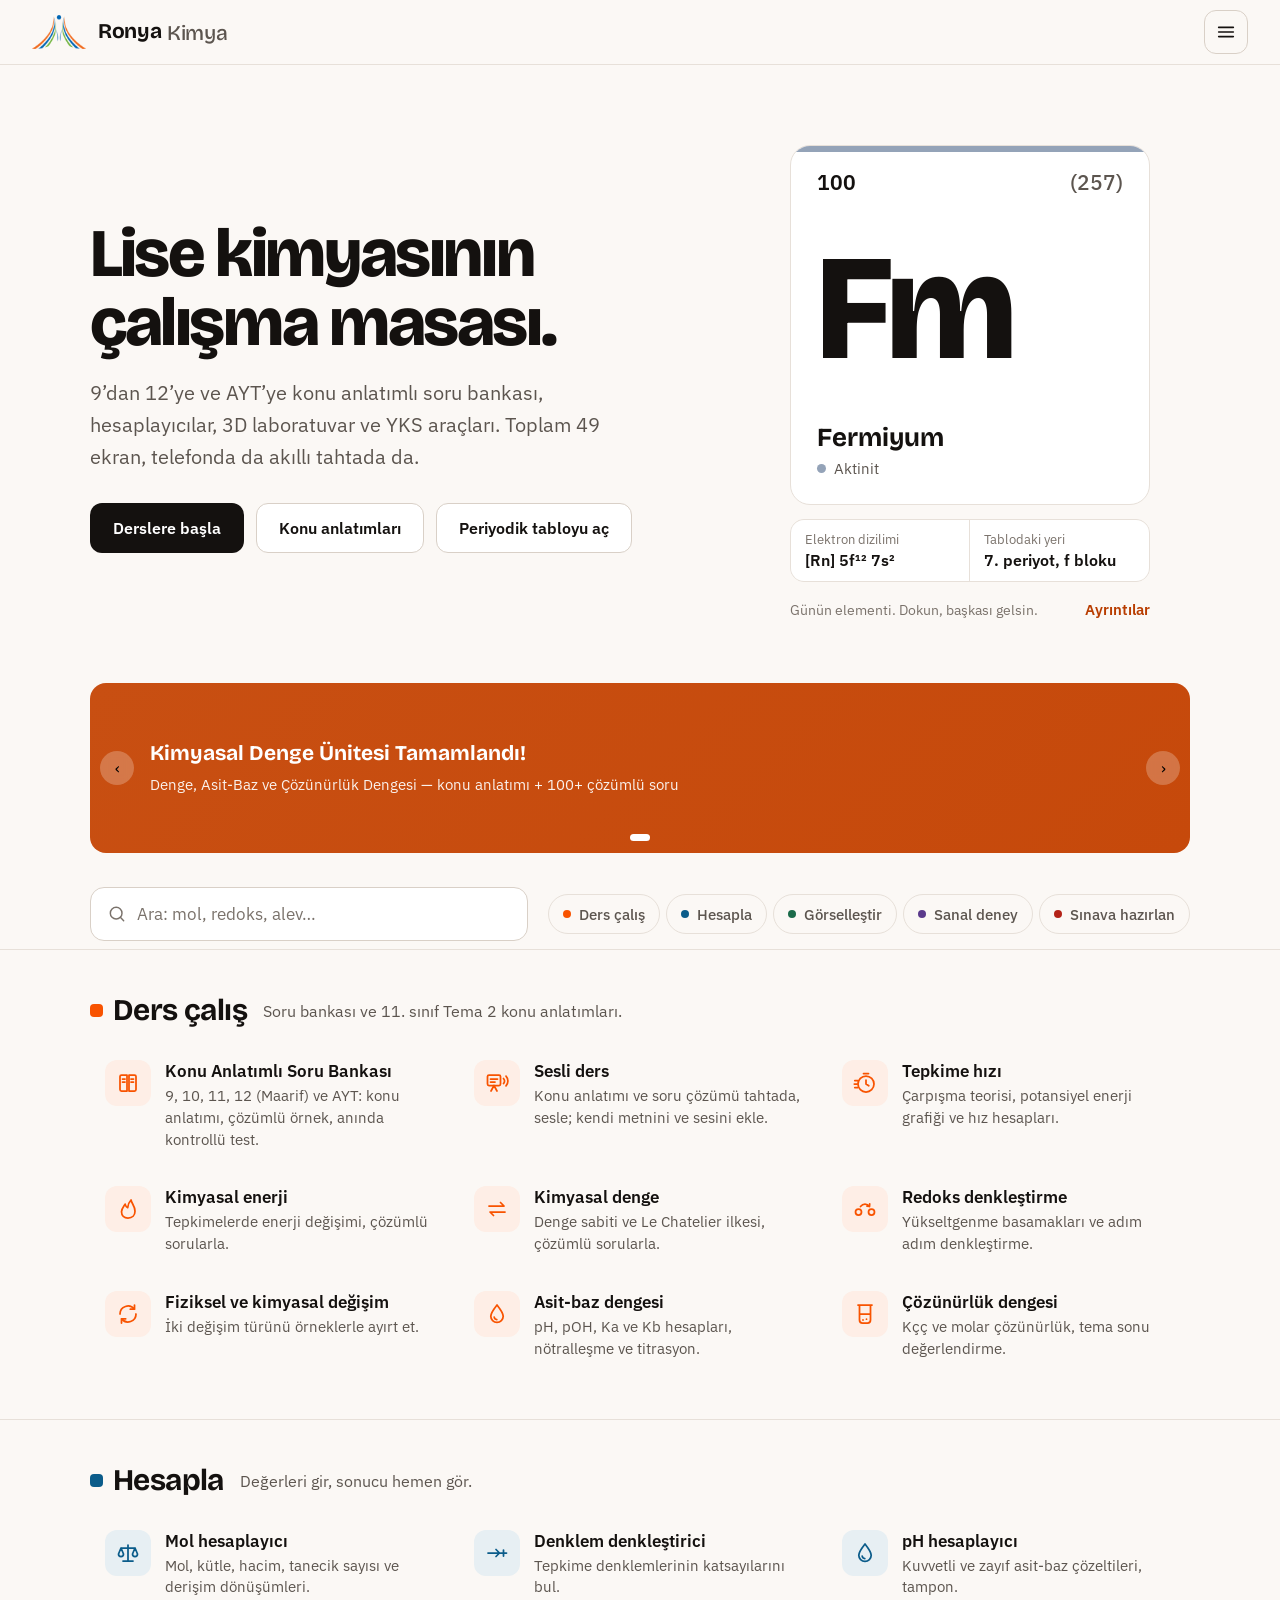
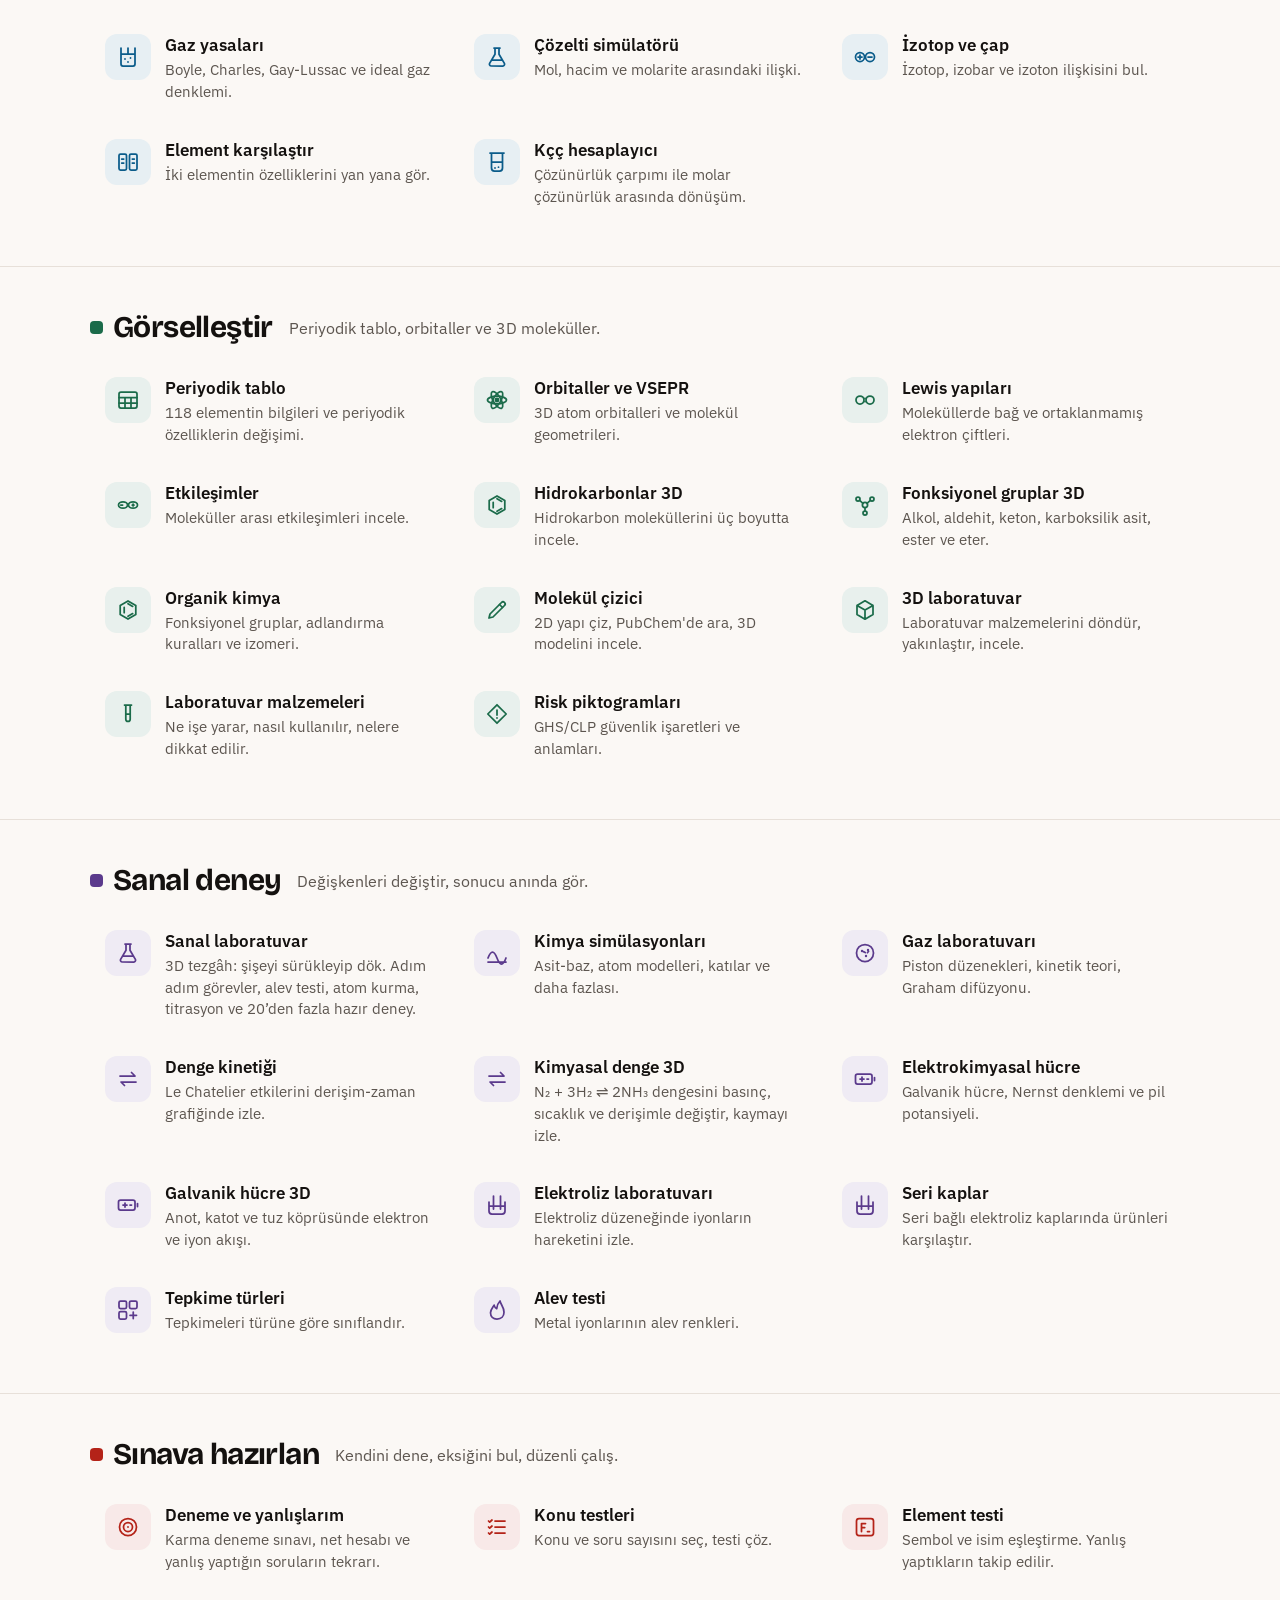
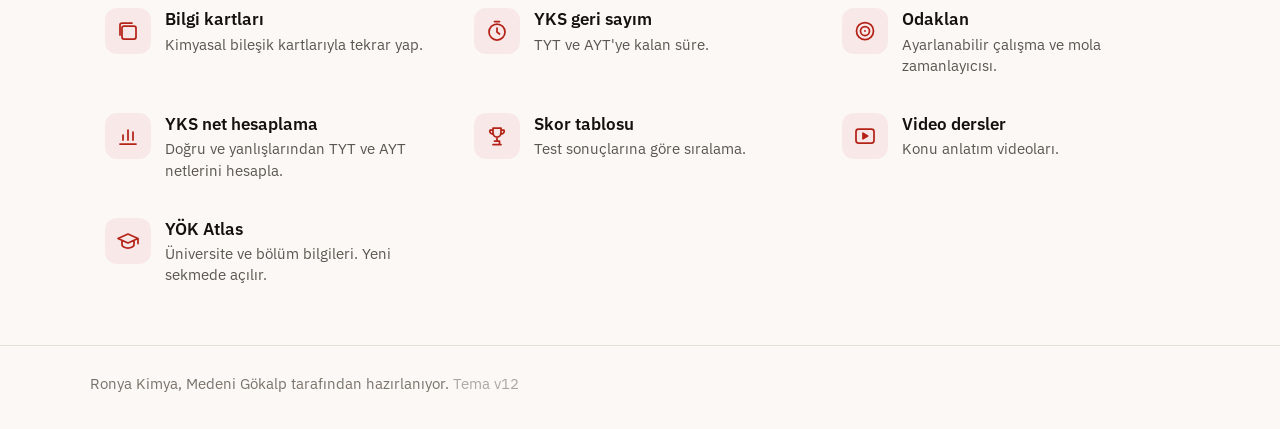
==== index.html @ 27abc3bb "Sanal laboratuvar: 3D tezgâh, sürükle-dök ve 10 görev - three.js ile gerçekçi 3D tezgâh, sürükleyip " ====
<!DOCTYPE html>
<html lang="tr">
<head>
  <!-- Favicon -->
<link rel="icon" type="image/x-icon" href="favicon.ico">

<!-- Android/Chrome PWA -->
<link rel="manifest" href="manifest.json">

<!-- iPhone/iPad -->
<link rel="apple-touch-icon" sizes="180x180" href="apple-touch-icon.png">

<!-- Tema rengi -->
<meta name="theme-color" content="#FBF8F5">
<meta name="apple-mobile-web-app-capable" content="yes">
<meta name="apple-mobile-web-app-status-bar-style" content="black-translucent">
<meta charset="UTF-8">
<meta name="viewport" content="width=device-width, initial-scale=1.0, viewport-fit=cover">
<title>Ronya Kimya</title>
<style>
@import url('https://fonts.googleapis.com/css2?family=Inter:wght@300;400;500;600;700;800&family=Space+Grotesk:wght@400;500;600;700;800&family=Great+Vibes&display=swap');
:root{
  --bg:#08090f;--sf:#0f1117;--sf2:#161922;--sf3:#1c2030;
  --br:#1e2535;--br2:#252d40;
  --ac:#6366f1;--ac2:#818cf8;--ac3:#a5b4fc;
  --gr:#22c55e;--rd:#ef4444;--yw:#f59e0b;--cy:#06b6d4;
  --tx:#f1f5f9;--tx2:#94a3b8;--tx3:#475569;
  --r:14px;--rsm:8px;--rlg:20px;--rxl:28px;
}
*{box-sizing:border-box;margin:0;padding:0;}
html,body{background:#08090f!important;color:var(--tx);font-family:'Inter',sans-serif;min-height:100vh;overflow-x:hidden;}
.app{position:relative;z-index:1;}

.logo{font-family:'Space Grotesk',sans-serif;font-size:32px;font-weight:800;background:linear-gradient(135deg,#a5b4fc,#6366f1);-webkit-background-clip:text;-webkit-text-fill-color:transparent;cursor:pointer;}
.logo-sub{font-size:15px;-webkit-text-fill-color:var(--tx3);font-weight:400;font-family:'Inter',sans-serif;margin-left:6px;vertical-align:middle;}
.hmb{background:none;border:1px solid var(--br);border-radius:var(--rsm);padding:6px 12px;color:var(--tx2);cursor:pointer;font-size:28px;display:inline-flex;align-items:center;justify-content:center;flex-shrink:0;}
#mn{display:none;position:fixed;top:0;left:0;right:0;bottom:0;background:#0f1117;flex-direction:column;gap:6px;padding:60px 16px 80px;z-index:9999;overflow-y:auto;-webkit-overflow-scrolling:touch;}
#mn button{padding:10px 16px;background:var(--sf2);border:1px solid var(--br);border-radius:var(--r);color:var(--tx);font-size:13px;font-weight:600;text-align:left;cursor:pointer;width:100%;}
#mn-scroll-hint{text-align:center;font-size:12px;color:var(--tx3);padding:8px;animation:pulse 2s infinite;}
@keyframes pulse{0%,100%{opacity:0.4}50%{opacity:1}}
.pw{max-width:960px;margin:0 auto;padding:40px 16px;}
.pw.narrow{max-width:660px;}

.ptitle{font-family:'Space Grotesk',sans-serif;font-size:24px;font-weight:800;margin-bottom:6px;}
.psub{color:var(--tx2);font-size:14px;margin-bottom:24px;line-height:1.6;}
.card{background:var(--sf);border:1px solid var(--br);border-radius:var(--rlg);padding:20px;}
.slbl{font-size:11px;font-weight:700;color:var(--tx3);text-transform:uppercase;letter-spacing:.8px;margin-bottom:8px;}
.inp{width:100%;background:var(--sf2);border:1px solid var(--br);border-radius:var(--r);padding:11px 15px;color:var(--tx);font-size:14px;font-family:'Inter',sans-serif;outline:none;}
.inp:focus{border-color:var(--ac);}
.sel{width:100%;background:var(--sf2);border:1px solid var(--br);border-radius:var(--r);padding:11px 15px;color:var(--tx);font-size:14px;font-family:'Inter',sans-serif;outline:none;cursor:pointer;-webkit-appearance:none;}
.btn{display:inline-flex;align-items:center;justify-content:center;padding:11px 22px;border-radius:var(--r);font-size:14px;font-weight:600;font-family:'Inter',sans-serif;cursor:pointer;border:none;}
.bp{background:var(--ac);color:#fff;}
.bs{background:var(--sf2);color:var(--tx);border:1px solid var(--br);}
.bfull{width:100%;}
.ob{background:var(--sf2);border:1px solid var(--br);border-radius:var(--rsm);color:var(--tx2);font-size:13px;font-weight:500;padding:7px 14px;cursor:pointer;font-family:'Inter',sans-serif;}
.ob.sel2{background:rgba(99,102,241,.15);border-color:var(--ac);color:var(--ac2);}
.badge{display:inline-flex;align-items:center;gap:5px;background:rgba(99,102,241,.12);border:1px solid rgba(99,102,241,.25);border-radius:100px;padding:5px 12px;font-size:11px;color:var(--ac2);font-weight:600;}
.hero{text-align:center;padding:60px 16px 40px;max-width:700px;margin:0 auto;}
.hero h1{font-family:'Space Grotesk',sans-serif;font-size:clamp(32px,7vw,60px);font-weight:800;line-height:1.05;letter-spacing:-2px;margin-bottom:16px;}
.hero h1 em{font-style:normal;background:linear-gradient(135deg,#a5b4fc,#6366f1);-webkit-background-clip:text;-webkit-text-fill-color:transparent;}
.hero p{font-size:15px;color:var(--tx2);margin:0 auto 28px;line-height:1.7;}
  .hbtns{display:flex;gap:10px;justify-content:center;flex-wrap:wrap;margin-bottom:40px;}
.tgrid{display:grid;grid-template-columns:repeat(auto-fill,minmax(160px,1fr));gap:10px;margin-bottom:40px;}
.tc{background:var(--sf);border:1px solid var(--br);border-radius:var(--rlg);padding:18px;cursor:pointer;}
.tc .ti{font-size:24px;margin-bottom:8px;}
.tc .tt{font-family:'Space Grotesk',sans-serif;font-size:13px;font-weight:700;margin-bottom:4px;}
.tc .td{font-size:11px;color:var(--tx2);line-height:1.5;}
.sbar{display:flex;gap:20px;justify-content:center;flex-wrap:wrap;padding:24px;background:var(--sf);border:1px solid var(--br);border-radius:var(--rxl);margin-bottom:40px;}
.si .sv{font-family:'Space Grotesk',sans-serif;font-size:28px;font-weight:800;color:var(--ac2);}
.si .sl{font-size:11px;color:var(--tx3);text-align:center;}
.g2{display:grid;grid-template-columns:1fr 1fr;gap:12px;}
.g3{display:grid;grid-template-columns:1fr 1fr 1fr;gap:10px;}
@media(max-width:500px){.g2,.g3{grid-template-columns:1fr;}}
.tabs{display:flex;gap:4px;background:var(--sf2);border-radius:var(--r);padding:4px;margin-bottom:16px;}
.tab{flex:1;padding:8px;border:none;border-radius:var(--rsm);background:none;color:var(--tx2);font-size:13px;font-weight:500;font-family:'Inter',sans-serif;cursor:pointer;}
.tab.on{background:var(--ac);color:#fff;}
.tp{display:none;}
.tp.on{display:block;}
.ltabs{display:flex;gap:3px;background:var(--sf2);border-radius:var(--r);padding:4px;margin-bottom:16px;overflow-x:auto;}
.ltab{flex-shrink:0;padding:7px 12px;border:none;border-radius:var(--rsm);background:none;color:var(--tx2);font-size:12px;font-weight:500;font-family:'Inter',sans-serif;cursor:pointer;}
.ltab.on{background:var(--ac);color:#fff;}
.rb{background:var(--sf2);border:1px solid var(--br2);border-radius:var(--r);padding:16px;margin-top:16px;}
.rb .rl{font-size:11px;color:var(--tx3);font-weight:700;text-transform:uppercase;letter-spacing:.8px;margin-bottom:6px;}
.rb .rv{font-family:'Space Grotesk',sans-serif;font-size:24px;font-weight:800;color:var(--ac2);}
.fbox{background:rgba(99,102,241,.08);border:1px solid rgba(99,102,241,.2);border-radius:var(--r);padding:12px;text-align:center;font-family:'Space Grotesk',sans-serif;font-size:18px;font-weight:700;color:var(--ac2);margin-bottom:16px;}
.phscale{height:24px;background:linear-gradient(90deg,#ef4444,#f97316,#eab308,#22c55e,#22c55e,#3b82f6,#8b5cf6);border-radius:100px;position:relative;margin:12px 0;}
.phm{position:absolute;top:-4px;transform:translateX(-50%);width:3px;height:32px;background:var(--tx);border-radius:2px;}
.phlbls{display:flex;justify-content:space-between;font-size:9px;color:var(--tx3);margin-bottom:14px;}
.phval{font-family:'Space Grotesk',sans-serif;font-size:40px;font-weight:800;text-align:center;margin:6px 0;}
.cdgrid{display:grid;grid-template-columns:repeat(4,1fr);gap:8px;margin:20px 0;}
@media(max-width:400px){.cdgrid{grid-template-columns:repeat(2,1fr);}}
.cdb{background:var(--sf);border:1px solid var(--br);border-radius:var(--rlg);padding:20px 10px;text-align:center;}
.cdv{font-family:'Space Grotesk',sans-serif;font-size:40px;font-weight:800;color:var(--ac2);line-height:1;}
.cdl{font-size:10px;color:var(--tx3);font-weight:600;text-transform:uppercase;margin-top:4px;}
.pomd{text-align:center;padding:24px 16px;}
.pomtm{font-family:'Space Grotesk',sans-serif;font-size:64px;font-weight:800;letter-spacing:-3px;margin:20px 0;}
.pombtns{display:flex;gap:8px;justify-content:center;}
.pomset{display:grid;grid-template-columns:1fr 1fr;gap:10px;margin-top:16px;}
.pomset label{display:block;font-size:11px;color:var(--tx3);font-weight:600;margin-bottom:4px;}
.pbar{height:4px;background:var(--sf2);border-radius:100px;margin-bottom:24px;overflow:hidden;}
.pfill{height:100%;background:linear-gradient(90deg,var(--ac),var(--ac2));border-radius:100px;}
.qcard{background:var(--sf);border:1px solid var(--br);border-radius:20px;padding:32px 24px;text-align:center;margin-bottom:16px;}
.qlbl{font-size:11px;font-weight:600;color:var(--tx3);text-transform:uppercase;letter-spacing:1px;margin-bottom:14px;}
.sbig{font-family:'Space Grotesk',sans-serif;font-size:56px;font-weight:800;line-height:1;margin:16px 0;}
.ecat{font-size:13px;color:var(--tx2);margin-top:6px;}
.qhdr{display:flex;align-items:center;justify-content:space-between;margin-bottom:6px;}
.qi{font-size:13px;color:var(--tx3);}
.lsc{display:flex;gap:10px;font-size:13px;font-weight:700;}
.sc-cor{color:var(--gr);}
.sc-wro{color:var(--rd);}
.ogrid{display:grid;grid-template-columns:1fr 1fr;gap:6px;margin-bottom:12px;}
@media(max-width:400px){.ogrid{grid-template-columns:1fr;}}
.ob2{background:var(--sf);border:1px solid var(--br);border-radius:var(--r);padding:12px 14px;color:var(--tx);font-size:14px;font-weight:500;font-family:'Inter',sans-serif;cursor:pointer;text-align:left;width:100%;}
.ob2.cor{border-color:var(--gr) !important;background:rgba(34,197,94,.1) !important;color:var(--gr) !important;}
.ob2.wro{border-color:var(--rd) !important;background:rgba(239,68,68,.1) !important;color:var(--rd) !important;}
.fb{height:44px;border-radius:var(--r);display:flex;align-items:center;justify-content:center;font-weight:600;font-size:14px;margin-bottom:10px;opacity:0;}
.fb.show{opacity:1;}
.fb.cor{background:rgba(34,197,94,.1);color:var(--gr);border:1px solid rgba(34,197,94,.2);}
.fb.wro{background:rgba(239,68,68,.1);color:var(--rd);border:1px solid rgba(239,68,68,.2);}
.nxt{width:100%;padding:12px;background:var(--sf2);border:1px solid var(--br);border-radius:var(--r);color:var(--tx);font-size:14px;font-weight:600;font-family:'Inter',sans-serif;cursor:pointer;display:none;}
.nxt.show{display:block;}
.rhero{text-align:center;margin-bottom:24px;}
.rpct{font-family:'Space Grotesk',sans-serif;font-size:64px;font-weight:800;letter-spacing:-2px;line-height:1;margin:12px 0 2px;}
.rpct.gr{color:var(--gr);}
.rpct.ok{color:var(--yw);}
.rpct.bd{color:var(--rd);}
.rstats{display:grid;grid-template-columns:repeat(3,1fr);gap:8px;margin-bottom:16px;}
.rstat{background:var(--sf);border:1px solid var(--br);border-radius:var(--r);padding:14px;text-align:center;}
.rstat .v{font-family:'Space Grotesk',sans-serif;font-size:22px;font-weight:800;margin-bottom:2px;}
.rstat .l{font-size:11px;color:var(--tx3);font-weight:600;}
.board{background:var(--sf);border:1px solid var(--br);border-radius:var(--rlg);overflow:hidden;}
.brow{display:grid;grid-template-columns:40px 1fr auto;align-items:center;padding:10px 14px;border-bottom:1px solid var(--br);font-size:13px;gap:5px;}
.brow.hdr{background:var(--sf2);font-size:10px;font-weight:700;color:var(--tx3);text-transform:uppercase;}
.cat-btn{height:30px;padding:0 12px;border-radius:100px;font-size:11px;font-weight:700;font-family:Inter,sans-serif;cursor:pointer;white-space:nowrap;background:rgba(255,255,255,.06);border:1px solid rgba(255,255,255,.15);color:rgba(255,255,255,.5);}
.cat-btn.active{background:rgba(99,102,241,.2);border-color:#6366f1;color:#a5b4fc;}
.trend-btn{padding:6px 12px;border-radius:var(--r);font-size:12px;font-weight:600;font-family:Inter,sans-serif;cursor:pointer;border:1px solid var(--br);background:var(--sf2);color:var(--tx2);}
.trend-btn.active{background:rgba(99,102,241,.2);border-color:#6366f1;color:#a5b4fc;}
#pt-real-grid{font-family:'Space Grotesk',sans-serif;}
.pt-cell-wrap{aspect-ratio:1;border-radius:8px;cursor:pointer;position:relative;overflow:hidden;border:1px solid transparent;display:flex;flex-direction:column;align-items:center;justify-content:center;padding:2px 1px;text-align:center;box-shadow:0 2px 6px rgba(0,0,0,.5),inset 0 1px 0 rgba(255,255,255,.15);}
.pt-cell-wrap:active{transform:scale(.96);}
.pt-legend-wrap{border-radius:8px;padding:4px 6px;display:flex;flex-direction:column;justify-content:center;cursor:pointer;border:1px solid transparent;box-shadow:0 2px 6px rgba(0,0,0,.3);}
.pt-lline{height:2px;border-radius:2px;margin-bottom:3px;}
.pt-lcat{font-size:7.5px;font-weight:700;line-height:1.2;}
.pt-lcnt{font-size:6.5px;opacity:.5;margin-top:1px;}
.pt-col-hdr{font-size:8px;color:rgba(255,255,255,.3);text-align:center;font-weight:700;}
.pt-row-hdr{font-size:8px;color:rgba(255,255,255,.3);text-align:center;display:flex;align-items:center;justify-content:center;font-weight:700;}
.pt-ref-cell{aspect-ratio:1;border-radius:6px;border:1px dashed rgba(100,116,139,.3);display:flex;align-items:center;justify-content:center;font-size:7px;font-weight:700;color:var(--tx3);}
.pt-spacer-cell{aspect-ratio:1;}
.eqdsp{background:var(--sf2);border:1px solid var(--br);border-radius:var(--r);padding:16px;text-align:center;font-family:'Space Grotesk',sans-serif;font-size:16px;font-weight:600;margin:12px 0;min-height:52px;display:flex;align-items:center;justify-content:center;}
.toast{position:fixed;bottom:20px;left:50%;transform:translateX(-50%) translateY(12px);background:var(--sf2);border:1px solid var(--br);border-radius:100px;padding:10px 20px;font-size:13px;font-weight:500;color:var(--tx);z-index:300;opacity:0;pointer-events:none;}
.toast.show{opacity:1;transform:translateX(-50%) translateY(0);}

.tagline-wrap{margin:20px auto 28px;text-align:center;}
.tagline-text{
  font-family:'Great Vibes',cursive;
  font-size:clamp(22px,5vw,36px);
  background:linear-gradient(90deg, #FFE17D, #F06221 40%, #9CEBFF 60%, #3687FF);
  -webkit-background-clip:text;
  -webkit-text-fill-color:transparent;
  filter:drop-shadow(0 0 12px rgba(255,100,0,0.3)) drop-shadow(0 0 20px rgba(0,166,255,0.3));
  line-height:1.4;
}

/* Professional polish */
header {
    display: flex;
    justify-content: space-between;
    align-items: center;
    flex-wrap: nowrap;
   padding: max(12px, env(safe-area-inset-top)) 24px 12px; /* Logonun ve butonun ekran kenarlarına sıfırlanmaması için iç boşluk */
    backdrop-filter: blur(20px);
    -webkit-backdrop-filter: blur(20px);
    border-bottom: 1px solid rgba(255,255,255,0.06);
}

.tc{transition:transform .15s ease,border-color .15s ease,box-shadow .15s ease;}
.tc:hover{transform:translateY(-2px);border-color:rgba(99,102,241,0.4);box-shadow:0 8px 24px rgba(99,102,241,0.12);}
.tc:active{transform:scale(0.97);}
.hero h1{text-shadow:0 0 60px rgba(99,102,241,0.15);}
.sbar{backdrop-filter:blur(10px);}
.btn.bp{box-shadow:0 4px 20px rgba(99,102,241,0.35);transition:box-shadow .2s,transform .2s;}
.btn.bp:hover{box-shadow:0 6px 28px rgba(99,102,241,0.5);transform:translateY(-1px);}
.logo{letter-spacing:-0.5px;}
#mn{backdrop-filter:blur(20px);background:rgba(15,17,23,0.97);}
#mn button:hover{background:rgba(99,102,241,0.12);border-color:rgba(99,102,241,0.3);color:var(--ac2);}
</style>
<style id="rk-acilis">html{background:#FBF8F5}html:not(.rk-hazir) body{visibility:hidden}</style>
<script>setTimeout(function(){document.documentElement.classList.add("rk-hazir")},3000)</script>
</head>
<body>
<div class="app">
<header>
  <div style="display:flex;align-items:center;gap:12px;cursor:pointer" onclick="nav('home')">
    <img src="icon.10.png" alt="logo" style="width:60px;height:60px;border-radius:14px;object-fit:cover;flex-shrink:0">
    <div class="logo" style="cursor:pointer">Ronya<span class="logo-sub">Kimya</span></div>
  </div>
  <button class="hmb" onclick="toggleMenu()">☰</button>
</header>




<div id="mn">
  <button onclick="nav('home')">🏠 Ana Sayfa</button>
  <button onclick="nav('quiz')">⚗️ Element Testi</button>
  <button onclick="nav('pt')">🔬 Periyodik Tablo</button>
  <button onclick="nav('lab3d')">🔬 3D Lab</button>
  <button onclick="nav('mol')">⚖️ Mol Hesaplayıcı</button>
  <button onclick="nav('eq')">⚡ Denklem Dengeleyici</button>
  <button onclick="nav('gaz')">💨 Gaz Yasaları</button>
 <button onclick="location.href='gaz-lab.html'">⚗️ Gaz Laboratuvarı</button>
  <button onclick="nav('ph')">🧪 pH Hesaplayıcı</button>
  <button onclick="location.href='kcc.html'">⚗️ Çözünürlük Dengesi</button>
  <button onclick="location.href='elektro.html'">⚡ Elektrokimyasal Hücre</button>
  <button onclick="location.href='molekul-cizici.html'">🧬 Molekül Çizici</button>
  <button onclick="location.href='orbital.html'">⚛️ Orbitaller</button>
  <button onclick="location.href='organik.html'">🧪 Organik Kimya</button>
  <button onclick="location.href='simulasyonlar.html'">🧪 Kimya Simülasyonları</button>
  <button onclick="nav('lab')">🧪 Lab Malzemeleri</button>
  <button onclick="location.href='test.html'">📝 Test Modülü</button>
  <button onclick="nav('yks')">⏱️ YKS Sayaç</button>
  <button onclick="nav('pom')">🎯 Odaklan</button>
  <button onclick="nav('puan')">📊 YKS Puan</button>
  <button onclick="nav('board')">🏆 Skor</button>
  <button onclick="nav('video')">🎬 Videolar</button>
</div>

<!-- HOME -->
<div id="s-home" style="display:block">
  <div class="hero">
    <h1 style="margin-bottom:0px">Kimya İçin<br><em>Her Şey</em><br>Tek Yerde.</h1>
    <p style="text-align:center;margin-top:20px">
      <img src="icon.10.png" style="width:220px;height:220px;border-radius:44px;object-fit:cover">
    </p>





    <div class="tagline-wrap" style="margin-top:0px">
      <span class="tagline-text">Never Trust an Atom,<br>They Make up Everything</span>
    </div>

    <div class="hbtns">
      <button class="btn bp" onclick="nav('quiz')">Element Testine Başla →</button>
      <button class="btn" onclick="nav('pt')" style="background:#f59e0b;color:#000;">Periyodik Tabloyu Gör</button>
  </div>
    <!-- YENİ MODÜLLER -->
<div class="hbtns" style="margin-top: 10px;">
  <button class="btn bs" onclick="location.href='organik.html'" style="border-color: #22c55e; color: #22c55e;">🔬 Organik Kimya</button>
  <button class="btn bs" onclick="location.href='orbital.html'" style="border-color: #06b6d4; color: #06b6d4;">⚛️ Orbitaller</button>

  <button class="btn bs" onclick="location.href='denge.html'" style="border-color: #f59e0b; color: #f59e0b;">⚖️ Denge</button>

</div>
  </div>
  <div class="pw" style="padding-top:0">
    <div style="text-align:center;margin-bottom:40px;">
      
 </div>
      <div class="tc" onclick="location.href='elektro.html'"><div class="ti">⚡</div><div class="tt">Elektrokimyasal Hücre</div><div class="td">Galvanik hücre, Nernst denklemi, pil potansiyeli simülasyonu</div></div>
  
    <div class="tgrid">
         <div class="tc" onclick="nav('bagSim')"><div class="ti">⚛️</div><div class="tt">Lewis Bağ Simülasyonu</div><div class="td">15 molekülün elektron çifti ve bağ gösterimi</div></div>
<div class="tc" onclick="nav('flashcard')"><div class="ti">📝</div><div class="tt">Kimya Flashcard</div><div class="td">20 kartlık kimyasal bileşik deste</div></div>
<div class="tc" onclick="nav('cozelti')"><div class="ti">⚗️</div><div class="tt">Çözelti Simülatörü</div><div class="td">Mol, hacim ve molarite hesaplama</div></div>
<div class="tc" onclick="nav('izotop')"><div class="ti">⚛️</div><div class="tt">İzotop/İzobar/İzoton</div><div class="td">İki atomu karşılaştır, ilişkiyi bul</div></div>
      <div class="tc" onclick="location.href='gaz-lab.html'"><div class="ti">⚗️</div><div class="tt">Gaz Laboratuvarı</div><div class="td">Piston düzenekleri, kinetik teori, Graham difüzyon, ideal gaz çözücü</div></div>
      <div class="tc" onclick="nav('quiz')"><div class="ti">⚗️</div><div class="tt">Element Testi</div><div class="td">118 element sembol/isim testi. Zayıf nokta takibi.</div></div>
      <div class="tc" onclick="nav('pt')"><div class="ti">🔬</div><div class="tt">Periyodik Tablo</div><div class="td">Detaylı element bilgileri ve kategoriler.</div></div>
      <div class="tc" onclick="location.href='orbital.html'"><div class="ti">⚛️</div><div class="tt">Orbitaller</div><div class="td">s, p, d, f orbital simülasyonları — 3D hareketli gösterim.</div></div>
      <div class="tc" onclick="location.href='kcc.html'"><div class="ti">🧮</div><div class="tt">KÇÇ Hesaplayıcı</div><div class="td">Çözünürlük çarpımı sabiti</div></div>
      <div class="tc" onclick="nav('mol')"><div class="ti">⚖️</div><div class="tt">Mol Hesaplayıcı</div><div class="td">Mol, kütle, hacim, derişim.</div></div>
      <div class="tc" onclick="nav('eq')"><div class="ti">⚡</div><div class="tt">Denklem Dengeleyici</div><div class="td">Kimyasal denklemleri dengele.</div></div>
      <div class="tc" onclick="nav('ph')"><div class="ti">🧪</div><div class="tt">pH Hesaplayıcı</div><div class="td">Asit-baz pH ve tampon hesabı.</div></div>
      <div class="tc" onclick="nav('gaz')"><div class="ti">💨</div><div class="tt">Gaz Yasaları</div><div class="td">Boyle, Charles, ideal gaz.</div></div>
      <div class="tc" onclick="nav('yks')"><div class="ti">⏱️</div><div class="tt">YKS Geri Sayım</div><div class="td">TYT ve AYT geri sayım.</div></div>
      <div class="tc" onclick="nav('pom')"><div class="ti">🎯</div><div class="tt">Odaklan</div><div class="td">Pomodoro zamanlayıcı.</div></div>
      <div class="tc" onclick="nav('puan')"><div class="ti">📊</div><div class="tt">YKS Puan</div><div class="td">SAY · EA · SÖZ puan hesaplama.</div></div>
      <div class="tc" onclick="nav('risk')"><div class="ti">⚠️</div><div class="tt">Risk Piktogramları</div><div class="td">GHS/CLP güvenlik sembolleri ve anlamları.</div></div>
      <div class="tc" onclick="nav('lab')"><div class="ti">🧪</div><div class="tt">Lab Malzemeleri</div><div class="td">25 laboratuvar aracı — kullanım, materyal ve dikkat noktaları.</div></div>
      <div class="tc" onclick="nav('video')"><div class="ti">🎬</div><div class="tt">Video Dersler</div><div class="td">Deney ve konu anlatım videolarını izle.</div></div>
      <div class="tc" onclick="nav('lab3d')"><div class="ti">🔬</div><div class="tt">3D Lab Malzemeleri</div><div class="td">27 laboratuvar aracının gerçek 3D simülasyonu — döndür, incele.</div></div>
   <div class="tc" onclick="location.href='denge.html'"><div class="ti">📊</div><div class="tt">Kimyasal Denge</div><div class="td">Le Chatelier prensibi ile interaktif grafikler</div></div>

<div class="tc" onclick="location.href='test.html'">
  <div class="ti">📝</div>
  <div class="tt">Test Modülü</div>
  <div class="td">Klavye destekli interaktif testler</div>
</div>
      <div class="tc" onclick="location.href='organik.html'"><div class="ti">🧪</div><div class="tt">Organik Kimya</div><div class="td">Fonksiyonel gruplar ve adlandırma</div></div>
      
      

   </div>

    </div>
  </div>
</div>

<!-- QUIZ CONFIG -->
<div id="s-quiz" style="display:none">
  <div class="pw narrow">
    <h1 class="ptitle">⚗️ Element Testi</h1>
    <p class="psub">118 elementi öğren. Zayıf noktalarını takip et.</p>
    <div class="card">
      <div style="margin-bottom:14px">
        <div class="slbl">Soru Tipi</div>
        <div style="display:flex;gap:8px;flex-wrap:wrap">
          <button class="ob sel2" id="qtype-sym" onclick="setQType('sym2name',this)">Sembol → İsim</button>
          <button class="ob" id="qtype-name" onclick="setQType('name2sym',this)">İsim → Sembol</button>
        </div>
      </div>
      <div style="margin-bottom:20px">
        <div class="slbl">Soru Sayısı</div>
        <div style="display:flex;gap:8px;flex-wrap:wrap">
          <button class="ob sel2" id="qcnt-10" onclick="setQCount(10,this)">10</button>
          <button class="ob" id="qcnt-20" onclick="setQCount(20,this)">20</button>
          <button class="ob" id="qcnt-50" onclick="setQCount(50,this)">50</button>
        </div>
      </div>
      <button class="btn bp bfull" onclick="startQ()">Testi Başlat →</button>
    </div>
  </div>
</div>

<!-- QUIZ ACTIVE -->
<div id="s-qact" style="display:none">
  <div class="pw narrow">
    <div class="qhdr">
      <span class="qi" id="qcnt-lbl">Soru 1/10</span>
      <div class="lsc"><span class="sc-cor" id="lvc">✓ 0</span><span class="sc-wro" id="lvw">✗ 0</span></div>
    </div>
    <div class="pbar"><div class="pfill" id="pf" style="width:0%"></div></div>
    <div class="qcard" id="qcard">
      <div class="qlbl" id="qlbl">Sembolün ismini bul</div>
      <div id="qdsp" class="sbig"></div>
      <div class="ecat" id="qcat"></div>
    </div>
    <div class="ogrid" id="ogrid"></div>
    <div class="fb" id="fbar"></div>
    <button class="nxt" id="nxtbtn" onclick="nextQ()">Sonraki →</button>
  </div>
</div>

<!-- RESULTS -->
<div id="s-res" style="display:none">
  <div class="pw narrow">
    <div class="rhero">
      <div style="font-size:52px;margin-bottom:12px" id="rem">🏆</div>
      <h2 style="font-family:'Space Grotesk',sans-serif;font-size:24px;font-weight:800;margin-bottom:6px" id="rtitle">Harika!</h2>
      <div class="rpct gr" id="rpct">%90</div>
      <p style="color:var(--tx2);font-size:13px">doğru cevap</p>
    </div>
    <div class="rstats">
      <div class="rstat"><div class="v" style="color:var(--gr)" id="rscor">9</div><div class="l">Doğru</div></div>
      <div class="rstat"><div class="v" style="color:var(--rd)" id="rswro">1</div><div class="l">Yanlış</div></div>
      <div class="rstat"><div class="v" id="rstot">10</div><div class="l">Toplam</div></div>
    </div>
    <div style="display:flex;gap:8px;margin-top:16px">
      <button class="btn bs bfull" onclick="nav('quiz')">← Yeni Test</button>
      <button class="btn bp bfull" onclick="nav('pt')">Periyodik Tablo</button>
    </div>
  </div>
</div>

<!-- PERIODIC TABLE -->
<div id="s-pt" style="display:none">
  <div style="padding:12px 10px 20px">
    <div style="display:flex;align-items:center;gap:8px;margin-bottom:10px">
      <div style="position:relative;flex:1">
        <input type="text" class="inp" placeholder="Element ara..." oninput="filterPT(this.value)" style="padding-left:14px;height:40px;font-size:13px">
      </div>
    </div>
    <div style="display:flex;gap:6px;margin-bottom:10px">
      <button id="pt-tab-tablo" onclick="setPTTab('tablo')" style="flex:1;height:36px;border-radius:var(--r);border:1px solid #6366f1;background:rgba(99,102,241,.2);color:#a5b4fc;font-size:13px;font-weight:700;font-family:Inter,sans-serif;cursor:pointer">⊞ Tablo</button>
      <button id="pt-tab-trend" onclick="setPTTab('trend')" style="flex:1;height:36px;border-radius:var(--r);border:1px solid var(--br);background:var(--sf2);color:var(--tx3);font-size:13px;font-weight:700;font-family:Inter,sans-serif;cursor:pointer">📈 Trendler</button>
    </div>
    <div id="pt-panel-tablo">
      <div style="overflow-x:auto;-webkit-overflow-scrolling:touch;padding-bottom:6px;margin-bottom:10px">
        <div style="display:flex;gap:5px;min-width:max-content">
          <button class="cat-btn active" id="cbtn-all" data-cat="all" onclick="setCatFilter(this)">Tümü</button>
          <button class="cat-btn" data-cat="Alkali Metal" onclick="setCatFilter(this)">Alkali Metal</button>
          <button class="cat-btn" data-cat="Toprak Alkali Metal" onclick="setCatFilter(this)">Toprak Alkali</button>
          <button class="cat-btn" data-cat="Geçiş Metali" onclick="setCatFilter(this)">Geçiş Metali</button>
          <button class="cat-btn" data-cat="Post-Geçiş Metali" onclick="setCatFilter(this)">Post-Geçiş</button>
          <button class="cat-btn" data-cat="Yarı Metal" onclick="setCatFilter(this)">Yarı Metal</button>
          <button class="cat-btn" data-cat="Ametal" onclick="setCatFilter(this)">Ametal</button>
          <button class="cat-btn" data-cat="Halojen" onclick="setCatFilter(this)">Halojen</button>
          <button class="cat-btn" data-cat="Soy Gaz" onclick="setCatFilter(this)">Soy Gaz</button>
          <button class="cat-btn" data-cat="Lantanit & Aktinit" onclick="setCatFilter(this)">Lantanit & Aktinit</button>
        </div>
      </div>
      <div style="overflow-x:auto;-webkit-overflow-scrolling:touch;padding-bottom:8px">
        <div id="pt-real-grid" style="min-width:700px"></div>
      </div>
    </div>
    <div id="pt-panel-trend" style="display:none">
      <div style="display:flex;flex-wrap:wrap;gap:6px;margin-bottom:12px">
        <button class="trend-btn" data-trend="radius" onclick="setTrend(this)">⚛️ Atom Yarıçapı</button>
        <button class="trend-btn" data-trend="ionization" onclick="setTrend(this)">⚡ İyonlaşma</button>
        <button class="trend-btn" data-trend="neg" onclick="setTrend(this)">🧲 Elektronegatiflik</button>
        <button class="trend-btn" data-trend="ea" onclick="setTrend(this)">🔋 Elektron İlgisi</button>
<button class="trend-btn" data-trend="metalic" onclick="setTrend(this)">⚙️ Metalik Aktiflik</button>
<button class="trend-btn" data-trend="nonmetalic" onclick="setTrend(this)">🔬 Ametalik Aktiflik</button>
<button class="trend-btn" data-trend="metalbond" onclick="setTrend(this)">🔗 Metalik Bağ</button>
<button class="trend-btn" data-trend="metalmelt" onclick="setTrend(this)">🌡️ Metallerde Erime</button>
<button class="trend-btn" data-trend="nonmetalmelt" onclick="setTrend(this)">🌡️ Ametallerde Erime</button>
<button class="trend-btn" data-trend="hxa" onclick="setTrend(this)">⚗️ HxA Asitlik</button>
<button class="trend-btn" data-trend="moh" onclick="setTrend(this)">⚗️ M(OH)x Bazlık</button>
<button class="trend-btn" data-trend="oxyacid" onclick="setTrend(this)">⚗️ Oksiasit Asitliği</button>

      </div>
      <div id="trend-info-card" style="display:none;margin-bottom:10px"></div>
      <div id="trend-arrows" style="display:none;margin-bottom:8px">
        <div style="display:flex;align-items:center;gap:8px;padding:8px 12px;background:rgba(245,158,11,.12);border:1px solid rgba(245,158,11,.3);border-radius:var(--r);margin-bottom:6px">
          <span id="arrow-period-icon" style="font-size:18px;color:#f59e0b">⟶</span>
          <div><div style="font-size:10px;color:#f59e0b;font-weight:700">Periyot boyunca</div><div id="arrow-period-text" style="font-size:13px;color:#fcd34d;font-weight:700"></div></div>
        </div>
        <div style="display:flex;align-items:center;gap:8px;padding:8px 12px;background:rgba(99,102,241,.12);border:1px solid rgba(99,102,241,.3);border-radius:var(--r)">
          <span id="arrow-group-icon" style="font-size:18px;color:#818cf8">↓</span>
          <div><div style="font-size:10px;color:#818cf8;font-weight:700">Grup boyunca</div><div id="arrow-group-text" style="font-size:13px;color:#c4b5fd;font-weight:700"></div></div>
        </div>
      </div>
      <div style="overflow-x:auto;-webkit-overflow-scrolling:touch"><div id="pt-trend-grid" style="min-width:700px"></div></div>
    </div>
  </div>
</div>

<!-- ELEMENT DETAIL -->
<div id="s-eldetay" style="display:none;padding:70px 16px 40px">
  <div id="eldetay-wrap"></div>
</div>

<!-- MOL -->
<div id="s-mol" style="display:none">
  <div class="pw narrow">
    <h1 class="ptitle">⚖️ Mol Hesaplayıcı</h1>
    <div class="tabs" id="moltabs">
      <button class="tab on" onclick="tswitch('moltabs','moltps',0)">Mol↔Kütle</button>
      <button class="tab" onclick="tswitch('moltabs','moltps',1)">Mol↔Hacim</button>
      <button class="tab" onclick="tswitch('moltabs','moltps',2)">Mol↔Atom</button>
      <button class="tab" onclick="tswitch('moltabs','moltps',3)">Derişim</button>
    </div>
    <div id="moltps">
      <div class="tp on"><div class="card">
        <div class="g2" style="margin-bottom:10px">
          <div><div class="slbl">Molar Kütle (g/mol)</div><input type="number" id="mk0" class="inp" placeholder="örn. 18"></div>
          <div><div class="slbl">Hesapla</div><select class="sel" id="mk1"><option value="m2k">Mol → Kütle</option><option value="k2m">Kütle → Mol</option></select></div>
        </div>
        <div><div class="slbl">Değer</div><input type="number" id="mk2" class="inp" placeholder="..."></div>
        <button class="btn bp bfull" style="margin-top:12px" onclick="calcMK()">Hesapla</button>
        <div class="rb" id="mkr" style="display:none"><div class="rl">Sonuç</div><div class="rv" id="mkrv"></div></div>
      </div></div>
      <div class="tp"><div class="card">
        <div class="g2" style="margin-bottom:10px">
          <div><div class="slbl">T (K)</div><input type="number" id="mh0" class="inp" value="273"></div>
          <div><div class="slbl">P (atm)</div><input type="number" id="mh1" class="inp" value="1"></div>
        </div>
        <div class="g2" style="margin-bottom:12px">
          <div><div class="slbl">Hesapla</div><select class="sel" id="mh2"><option value="m2h">Mol → Hacim</option><option value="h2m">Hacim → Mol</option></select></div>
          <div><div class="slbl">Değer</div><input type="number" id="mh3" class="inp" placeholder="..."></div>
        </div>
        <button class="btn bp bfull" onclick="calcMH()">Hesapla</button>
        <div class="rb" id="mhr" style="display:none"><div class="rl">Sonuç</div><div class="rv" id="mhrv"></div></div>
      </div></div>
      <div class="tp"><div class="card">
        <div class="g2" style="margin-bottom:12px">
          <div><div class="slbl">İşlem</div><select class="sel" id="ma0"><option value="m2a">Mol → Atom</option><option value="a2m">Atom → Mol</option></select></div>
          <div><div class="slbl">Değer</div><input type="number" id="ma1" class="inp" placeholder="..."></div>
        </div>
        <button class="btn bp bfull" onclick="calcMA()">Hesapla</button>
        <div class="rb" id="mar" style="display:none"><div class="rl">Sonuç</div><div class="rv" id="marv"></div></div>
      </div></div>
      <div class="tp"><div class="card">
        <div class="g2" style="margin-bottom:10px">
          <div><div class="slbl">Bilinmeyen</div><select class="sel" id="md0"><option value="c">Derişim C</option><option value="n">Mol n</option><option value="v">Hacim V</option></select></div>
          <div></div>
        </div>
        <div class="g2" style="margin-bottom:10px">
          <div><div class="slbl">n (mol)</div><input type="number" id="md1" class="inp" placeholder="..."></div>
          <div><div class="slbl">V (L)</div><input type="number" id="md2" class="inp" placeholder="..."></div>
        </div>
        <div><div class="slbl">C (mol/L)</div><input type="number" id="md3" class="inp" placeholder="..." style="margin-bottom:12px"></div>
        <button class="btn bp bfull" onclick="calcMD()">Hesapla</button>
        <div class="rb" id="mdr" style="display:none"><div class="rl">Sonuç</div><div class="rv" id="mdrv"></div></div>
      </div></div>
    </div>
  </div>
</div>

<!-- DENKLEM -->
<div id="s-eq" style="display:none">
  <div class="pw narrow">
    <h1 class="ptitle">⚡ Denklem Dengeleyici</h1>
    <div class="card">
      <div class="slbl">Kimyasal Denklem</div>
      <input type="text" id="eqi" class="inp" placeholder="örn: H2 + O2 -> H2O" style="margin-bottom:8px">
      <div style="display:flex;gap:6px;flex-wrap:wrap;margin-bottom:12px">
        <button class="ob" onclick="setEq('H2 + O2 -> H2O')">H₂+O₂</button>
        <button class="ob" onclick="setEq('Fe + O2 -> Fe2O3')">Fe+O₂</button>
        <button class="ob" onclick="setEq('CH4 + O2 -> CO2 + H2O')">CH₄+O₂</button>
        <button class="ob" onclick="setEq('Na + Cl2 -> NaCl')">Na+Cl₂</button>
        <button class="ob" onclick="setEq('N2 + H2 -> NH3')">N₂+H₂</button>
      </div>
      <button class="btn bp bfull" onclick="balEq()">Dengele</button>
      <div class="eqdsp" id="eqdsp" style="display:none"></div>
    </div>
  </div>
</div>

<!-- pH -->
<div id="s-ph" style="display:none">
  <div class="pw narrow">
    <h1 class="ptitle">🧪 pH Hesaplayıcı</h1>
    <div class="tabs" id="phtabs">
      <button class="tab on" onclick="tswitch('phtabs','phtps',0)">Güçlü Asit/Baz</button>
      <button class="tab" onclick="tswitch('phtabs','phtps',1)">Zayıf Asit/Baz</button>
      <button class="tab" onclick="tswitch('phtabs','phtps',2)">Tampon</button>
    </div>
    <div id="phtps">
      <div class="tp on"><div class="card">
        <div class="g2" style="margin-bottom:12px">
          <div><div class="slbl">Tür</div><select class="sel" id="ph0"><option value="acid">Asit</option><option value="base">Baz</option></select></div>
          <div><div class="slbl">[H⁺] ya da [OH⁻] derişimi (mol/L)</div><input type="number" id="ph1" class="inp" placeholder="örn. 0.01"></div>
        </div>
        <button class="btn bp bfull" onclick="calcPH()">Hesapla</button>
        <div class="rb" id="phr" style="display:none">
          <div class="phval" id="phv1">7.00</div>
          <div class="phscale"><div class="phm" id="phm1" style="left:50%"></div></div>
          <div class="phlbls"><span>0 Asit</span><span>7</span><span>14 Baz</span></div>
          <div id="phdet" style="font-size:13px;color:var(--tx2);line-height:2;margin-top:8px"></div>
        </div>
      </div></div>
      <div class="tp"><div class="card">
        <div class="g2" style="margin-bottom:10px">
          <div><div class="slbl">Tür</div><select class="sel" id="ph2t"><option value="acid">Zayıf Asit (Ka)</option><option value="base">Zayıf Baz (Kb)</option></select></div>
          <div><div class="slbl">Derişim</div><input type="number" id="ph2c" class="inp" placeholder="mol/L"></div>
        </div>
        <div><div class="slbl">Ka / Kb</div><input type="number" id="ph2k" class="inp" placeholder="örn. 1.8e-5"></div>
        <button class="btn bp bfull" style="margin-top:12px" onclick="calcWk()">Hesapla</button>
        <div class="rb" id="ph2r" style="display:none"><div class="phval" id="phv2">5.00</div></div>
      </div></div>
      <div class="tp"><div class="card">
        <div class="fbox">pH = pKa + log([A⁻]/[HA])</div>
        <div class="g2" style="margin-bottom:10px">
          <div><div class="slbl">Ka</div><input type="number" id="hh0" class="inp" placeholder="örn. 1.8e-5"></div>
          <div><div class="slbl">[A⁻]</div><input type="number" id="hh1" class="inp" placeholder="mol/L"></div>
        </div>
        <div><div class="slbl">[HA]</div><input type="number" id="hh2" class="inp" placeholder="mol/L"></div>
        <button class="btn bp bfull" style="margin-top:12px" onclick="calcHH()">Hesapla</button>
        <div class="rb" id="hhr" style="display:none"><div class="phval" id="hhv">7.00</div></div>
      </div></div>
    </div>
  </div>
</div>

<!-- GAZ -->
<div id="s-gaz" style="display:none">
  <div class="pw narrow">
    <h1 class="ptitle">💨 Gaz Yasaları</h1>
    <div class="ltabs" id="ltabs">
      <button class="ltab on" onclick="tswitch('ltabs','ltps',0)">İdeal Gaz</button>
      <button class="ltab" onclick="tswitch('ltabs','ltps',1)">Boyle</button>
      <button class="ltab" onclick="tswitch('ltabs','ltps',2)">Charles</button>
      <button class="ltab" onclick="tswitch('ltabs','ltps',3)">Gay-Lussac</button>
      <button class="ltab" onclick="tswitch('ltabs','ltps',4)">Birleşik</button>
    </div>
    <div id="ltps">
      <div class="tp on"><div class="card">
        <div class="fbox">PV = nRT (R=0.0821)</div>
        <div class="g2" style="margin-bottom:10px"><div><div class="slbl">Bilinmeyen</div><select class="sel" id="ig0"><option value="P">P (atm)</option><option value="V">V (L)</option><option value="n">n (mol)</option><option value="T">T (K)</option></select></div><div></div></div>
        <div class="g2" style="margin-bottom:10px">
          <div><div class="slbl">P (atm)</div><input type="number" id="ig1" class="inp" placeholder="..."></div>
          <div><div class="slbl">V (L)</div><input type="number" id="ig2" class="inp" placeholder="..."></div>
        </div>
        <div class="g2" style="margin-bottom:12px">
          <div><div class="slbl">n (mol)</div><input type="number" id="ig3" class="inp" placeholder="..."></div>
          <div><div class="slbl">T (K)</div><input type="number" id="ig4" class="inp" placeholder="..."></div>
        </div>
        <button class="btn bp bfull" onclick="calcIG()">Hesapla</button>
        <div class="rb" id="igr" style="display:none"><div class="rl">Sonuç</div><div class="rv" id="igrv"></div></div>
      </div></div>
      <div class="tp"><div class="card">
        <div class="fbox">P₁V₁ = P₂V₂</div>
        <div class="g2" style="margin-bottom:10px"><div><div class="slbl">P₁</div><input type="number" id="b0" class="inp"></div><div><div class="slbl">V₁</div><input type="number" id="b1" class="inp"></div></div>
        <div class="g2" style="margin-bottom:12px"><div><div class="slbl">P₂</div><input type="number" id="b2" class="inp" placeholder="Boş=?"></div><div><div class="slbl">V₂</div><input type="number" id="b3" class="inp" placeholder="Boş=?"></div></div>
        <button class="btn bp bfull" onclick="calcB()">Hesapla</button>
        <div class="rb" id="br" style="display:none"><div class="rl">Sonuç</div><div class="rv" id="brv"></div></div>
      </div></div>
      <div class="tp"><div class="card">
        <div class="fbox">V₁/T₁ = V₂/T₂</div>
        <div class="g2" style="margin-bottom:10px"><div><div class="slbl">V₁</div><input type="number" id="c0" class="inp"></div><div><div class="slbl">T₁</div><input type="number" id="c1" class="inp"></div></div>
        <div class="g2" style="margin-bottom:12px"><div><div class="slbl">V₂</div><input type="number" id="c2" class="inp" placeholder="Boş=?"></div><div><div class="slbl">T₂</div><input type="number" id="c3" class="inp" placeholder="Boş=?"></div></div>
        <button class="btn bp bfull" onclick="calcC()">Hesapla</button>
        <div class="rb" id="cr" style="display:none"><div class="rl">Sonuç</div><div class="rv" id="crv"></div></div>
      </div></div>
      <div class="tp"><div class="card">
        <div class="fbox">P₁/T₁ = P₂/T₂</div>
        <div class="g2" style="margin-bottom:10px"><div><div class="slbl">P₁</div><input type="number" id="g0" class="inp"></div><div><div class="slbl">T₁</div><input type="number" id="g1" class="inp"></div></div>
        <div class="g2" style="margin-bottom:12px"><div><div class="slbl">P₂</div><input type="number" id="g2i" class="inp" placeholder="Boş=?"></div><div><div class="slbl">T₂</div><input type="number" id="g3" class="inp" placeholder="Boş=?"></div></div>
        <button class="btn bp bfull" onclick="calcG()">Hesapla</button>
        <div class="rb" id="gr" style="display:none"><div class="rl">Sonuç</div><div class="rv" id="grv"></div></div>
      </div></div>
      <div class="tp"><div class="card">
        <div class="fbox">P₁V₁/T₁ = P₂V₂/T₂</div>
        <div class="g3" style="margin-bottom:10px"><div><div class="slbl">P₁</div><input type="number" id="bi0" class="inp"></div><div><div class="slbl">V₁</div><input type="number" id="bi1" class="inp"></div><div><div class="slbl">T₁</div><input type="number" id="bi2" class="inp"></div></div>
        <div class="g3" style="margin-bottom:12px"><div><div class="slbl">P₂</div><input type="number" id="bi3" class="inp" placeholder="Boş=?"></div><div><div class="slbl">V₂</div><input type="number" id="bi4" class="inp" placeholder="Boş=?"></div><div><div class="slbl">T₂</div><input type="number" id="bi5" class="inp" placeholder="Boş=?"></div></div>
        <button class="btn bp bfull" onclick="calcBi()">Hesapla</button>
        <div class="rb" id="bir" style="display:none"><div class="rl">Sonuç</div><div class="rv" id="birv"></div></div>
      </div></div>
    </div>
  </div>
</div>

<!-- YKS -->
<div id="s-yks" style="display:none">
  <div class="pw narrow">
    <h1 class="ptitle">⏱️ YKS Geri Sayım</h1>
    <div class="card" style="text-align:center;padding:30px">
      <div style="font-size:16px;font-weight:700;color:var(--ac2);margin-bottom:4px">YKS 2027</div><div style="font-size:13px;color:var(--tx3);margin-bottom:16px">TYT 19 Haziran 2027 Cumartesi, AYT ve YDT 20 Haziran 2027 Pazar (ÖSYM 2027 takvimi).</div>
      <div class="cdgrid">
        <div class="cdb"><div class="cdv" id="d-day">00</div><div class="cdl">Gün</div></div>
        <div class="cdb"><div class="cdv" id="d-hr">00</div><div class="cdl">Saat</div></div>
        <div class="cdb"><div class="cdv" id="d-min">00</div><div class="cdl">Dakika</div></div>
        <div class="cdb"><div class="cdv" id="d-sec">00</div><div class="cdl">Saniye</div></div>
      </div>
    </div>
  </div>
</div>

<!-- POMODORO -->
<div id="s-pom" style="display:none">
  <div class="pw narrow">
    <h1 class="ptitle">🎯 Odaklan</h1>
    <div class="card">
      <div class="pomd">
        <div style="font-size:11px;font-weight:700;color:var(--tx3);text-transform:uppercase;letter-spacing:1px;margin-bottom:8px" id="pom-mode">ÇALIŞMA</div>
        <div class="pomtm" id="pom-clock">25:00</div>
        <div class="pombtns">
          <button class="btn bp" id="pom-trigger" onclick="pomToggle()">Başlat</button>
          <button class="btn bs" onclick="pomReset()">Sıfırla</button>
        </div>
      </div>
      <div class="pomset">
        <div><label>Çalışma (dk)</label><input type="number" id="p-work" class="inp" value="25"></div>
        <div><label>Mola (dk)</label><input type="number" id="p-rest" class="inp" value="5"></div>
      </div>
    </div>
  </div>
</div>

<!-- YKS PUAN -->
<div id="s-puan" style="display:none">
  <div class="pw narrow">
    <h1 class="ptitle">📊 YKS Net Hesaplama</h1>
    <p class="psub">Doğru ve yanlış sayılarını gir; 4 yanlış 1 doğruyu götürür. Puan, ÖSYM'nin tüm adayların sonuçlarına göre yaptığı hesapla belirlendiği için burada yalnızca netler hesaplanır.</p>
    <div class="card" style="margin-bottom:12px">
      <div class="slbl" style="margin-bottom:12px">TYT</div>
      <div class="g2">
        <div><div class="slbl">Türkçe D/Y</div><input type="number" id="tyt-td" class="inp" value="0" placeholder="D"><input type="number" id="tyt-ty" class="inp" value="0" placeholder="Y" style="margin-top:4px"></div>
        <div><div class="slbl">Mat D/Y</div><input type="number" id="tyt-md" class="inp" value="0" placeholder="D"><input type="number" id="tyt-my" class="inp" value="0" placeholder="Y" style="margin-top:4px"></div>
      </div>
    </div>
    <div class="card" style="margin-bottom:12px">
      <div class="slbl" style="margin-bottom:12px">AYT Sayısal</div>
      <div class="g2">
        <div><div class="slbl">Mat D/Y</div><input type="number" id="ayt-md" class="inp" value="0"><input type="number" id="ayt-my" class="inp" value="0" style="margin-top:4px"></div>
        <div><div class="slbl">Kimya D/Y</div><input type="number" id="ayt-kd" class="inp" value="0"><input type="number" id="ayt-ky" class="inp" value="0" style="margin-top:4px"></div>
      </div>
    </div>
    <button class="btn bp bfull" onclick="calcYKS()">Hesapla</button>
    <div id="yks-res" style="display:none;margin-top:14px">
      <div class="rb"><div class="rl">Netler</div><div class="rv" id="yks-score"></div><div id="yks-det" style="font-size:13px;color:var(--tx2);line-height:1.8;margin-top:6px"></div></div>
    </div>
  </div>
</div>








<!-- ORBİTALLER -->
<div id="s-orbital" style="display:none">
  <div style="max-width:660px;margin:0 auto;padding:16px 16px 40px">
    <h1 class="ptitle">⚛️ Atom Orbitalleri</h1>
    <p class="psub">3D orbital simülasyonları. Sürükleyerek döndür.</p>

    <div style="display:grid;grid-template-columns:1fr 1fr 1fr 1fr;gap:10px;margin-bottom:14px">
      <div onclick="orbPickType('s',this)" id="orbt-s" style="background:var(--sf);border:2px solid rgba(0,212,255,0.3);border-radius:14px;padding:14px 8px;text-align:center;cursor:pointer;transition:all .2s">
        <div style="font-family:Space Grotesk,sans-serif;font-size:28px;font-weight:800;color:#00d4ff">s</div>
        <div style="font-size:10px;color:var(--tx3)">1 Orbital · 2e⁻</div>
      </div>
      <div onclick="orbPickType('p',this)" id="orbt-p" style="background:var(--sf);border:2px solid rgba(0,212,255,0.3);border-radius:14px;padding:14px 8px;text-align:center;cursor:pointer;transition:all .2s">
        <div style="font-family:Space Grotesk,sans-serif;font-size:28px;font-weight:800;color:#ff6b6b">p</div>
        <div style="font-size:10px;color:var(--tx3)">3 Orbital · 6e⁻</div>
      </div>
      <div onclick="orbPickType('d',this)" id="orbt-d" style="background:var(--sf);border:2px solid rgba(0,212,255,0.3);border-radius:14px;padding:14px 8px;text-align:center;cursor:pointer;transition:all .2s">
        <div style="font-family:Space Grotesk,sans-serif;font-size:28px;font-weight:800;color:#22b450">d</div>
        <div style="font-size:10px;color:var(--tx3)">5 Orbital · 10e⁻</div>
      </div>
      <div onclick="orbPickType('f',this)" id="orbt-f" style="background:var(--sf);border:2px solid rgba(0,212,255,0.3);border-radius:14px;padding:14px 8px;text-align:center;cursor:pointer;transition:all .2s">
        <div style="font-family:Space Grotesk,sans-serif;font-size:28px;font-weight:800;color:#a855f7">f</div>
        <div style="font-size:10px;color:var(--tx3)">7 Orbital · 14e⁻</div>
      </div>
    </div>

    <div id="orb-subs" style="display:flex;flex-wrap:wrap;gap:8px;margin-bottom:14px;min-height:44px;justify-content:center"></div>

    <div style="background:#050510;border:1px solid rgba(0,212,255,0.2);border-radius:16px;overflow:hidden;margin-bottom:10px">
      <div style="text-align:center;padding:8px;font-size:13px;color:#00d4ff;font-weight:600" id="orb-sim-title">Bir orbital türü seçin</div>
      <canvas id="orbCanvas" style="width:100%;display:block;background:#050510;touch-action:none" height="360"></canvas>
      <div style="text-align:center;padding:6px;font-size:11px;color:rgba(255,255,255,0.3)">👆 Sürükleyerek 3D döndür</div>
    </div>

    <div style="display:flex;gap:8px;flex-wrap:wrap;justify-content:center;margin-bottom:14px">
      <button onclick="orbToggleSpin()" style="padding:7px 14px;background:rgba(0,212,255,0.1);border:1px solid rgba(0,212,255,0.3);border-radius:100px;color:#00d4ff;font-size:12px;cursor:pointer;font-family:Inter,sans-serif">🔄 Oto-Döndür</button>
      <button onclick="orbToggleElec()" style="padding:7px 14px;background:rgba(0,212,255,0.1);border:1px solid rgba(0,212,255,0.3);border-radius:100px;color:#00d4ff;font-size:12px;cursor:pointer;font-family:Inter,sans-serif">⚡ Elektronlar</button>
      <button onclick="orbSetSpeed(0.3)" style="padding:7px 14px;background:rgba(0,212,255,0.1);border:1px solid rgba(0,212,255,0.3);border-radius:100px;color:#00d4ff;font-size:12px;cursor:pointer;font-family:Inter,sans-serif">🐌 Yavaş</button>
      <button onclick="orbSetSpeed(1.5)" style="padding:7px 14px;background:rgba(0,212,255,0.1);border:1px solid rgba(0,212,255,0.3);border-radius:100px;color:#00d4ff;font-size:12px;cursor:pointer;font-family:Inter,sans-serif">🚀 Hızlı</button>
      <button onclick="orbResetView()" style="padding:7px 14px;background:rgba(0,212,255,0.1);border:1px solid rgba(0,212,255,0.3);border-radius:100px;color:#00d4ff;font-size:12px;cursor:pointer;font-family:Inter,sans-serif">🎯 Sıfırla</button>
    </div>

    <div style="background:var(--sf);border:1px solid var(--br);border-left:3px solid #7b2cbf;border-radius:var(--rlg);padding:18px" id="orb-props">
      <div style="font-size:13px;color:var(--tx2)">Bir orbital türü seçin.</div>
    </div>
  </div>
</div>


<!-- 3D LAB MALZEMELERİ -->
<div id="s-lab3d" style="display:none">
  <div style="max-width:900px;margin:0 auto;padding:15px">
    <h1 class="ptitle">🔬 3D Lab Malzemeleri</h1>
    <p class="psub">Malzemeye dokunarak 3D detay görünümüne geç.</p>
    <div id="lab3d-grid" style="display:grid;grid-template-columns:repeat(2,1fr);gap:12px"></div>
  </div>

  <!-- Detay modal -->
  <div id="lab3d-detail" style="display:none;position:fixed;inset:0;background:rgba(0,0,0,0.95);z-index:600;overflow-y:auto;padding:20px">
    <button onclick="lab3dClose()" style="position:fixed;top:15px;right:15px;width:40px;height:40px;background:rgba(255,50,50,0.2);border:1px solid rgba(255,50,50,0.5);border-radius:50%;color:#ff6666;font-size:22px;cursor:pointer;z-index:601;display:flex;align-items:center;justify-content:center">×</button>
    <div id="lab3d-title" style="text-align:center;font-size:1.5rem;color:#00d4ff;margin:50px 0 15px;text-shadow:0 0 15px rgba(0,212,255,0.4)"></div>
    <canvas id="lab3d-canvas" width="600" height="500" style="width:100%;max-width:500px;height:auto;border-radius:16px;background:#050510;border:2px solid rgba(0,212,255,0.3);display:block;margin:0 auto 20px;touch-action:none"></canvas>
    <p style="text-align:center;color:rgba(255,255,255,0.3);font-size:12px;margin-bottom:12px">👆 Sürükle döndür · Pinch zoom</p>
    <div style="display:flex;gap:8px;flex-wrap:wrap;justify-content:center;margin-bottom:16px">
      <button onclick="lab3dToggleSpin()" style="padding:7px 14px;background:rgba(0,212,255,0.1);border:1px solid rgba(0,212,255,0.3);border-radius:100px;color:#00d4ff;font-size:12px;cursor:pointer">🔄 Oto-Döndür</button>
      <button onclick="lab3dSetSpeed(0.3)" style="padding:7px 14px;background:rgba(0,212,255,0.1);border:1px solid rgba(0,212,255,0.3);border-radius:100px;color:#00d4ff;font-size:12px;cursor:pointer">🐌 Yavaş</button>
      <button onclick="lab3dSetSpeed(1.5)" style="padding:7px 14px;background:rgba(0,212,255,0.1);border:1px solid rgba(0,212,255,0.3);border-radius:100px;color:#00d4ff;font-size:12px;cursor:pointer">🚀 Hızlı</button>
      <button onclick="lab3dResetView()" style="padding:7px 14px;background:rgba(0,212,255,0.1);border:1px solid rgba(0,212,255,0.3);border-radius:100px;color:#00d4ff;font-size:12px;cursor:pointer">🎯 Sıfırla</button>
    </div>
    <div style="max-width:500px;margin:0 auto;background:var(--sf);border:1px solid var(--br);border-left:3px solid #7b2cbf;border-radius:var(--rlg);padding:18px">
      <div style="font-size:14px;font-weight:600;color:#00d4ff;margin-bottom:12px">📋 Malzeme Özellikleri</div>
      <div id="lab3d-props"></div>
    </div>
  </div>
</div>

<!-- VİDEOLAR -->
<div id="s-video" style="display:none">
  <div class="pw narrow">
    <h1 class="ptitle">🎬 Video Dersler</h1>
    <p class="psub">Deney ve konu anlatım videolarını buradan izle.</p>

    <div id="video-player-wrap" style="display:none;margin-bottom:16px">
      <div class="card" style="padding:0;overflow:hidden">
        <video id="video-player" controls playsinline preload="metadata" style="width:100%;max-height:70vh;background:#000;display:block">
          Tarayıcın video oynatmayı desteklemiyor.
        </video>
      </div>
      <div style="display:flex;gap:8px;margin-top:8px">
        <div id="video-current-name" style="flex:1;font-size:13px;color:var(--tx2);align-self:center"></div>
        <button class="btn bs" onclick="closeVideo()">✕ Kapat</button>
      </div>
    </div>

    <div id="video-list" style="margin-top:8px"></div>

    <details class="card" style="margin-top:16px">
      <summary style="cursor:pointer;font-size:13px;font-weight:600;color:var(--tx2)">➕ Listede olmayan bir videoyu aç</summary>
      <p style="font-size:13px;color:var(--tx2);margin:10px 0 12px;line-height:1.6">
        Sitenin deposundaki <code style="background:var(--sf3);padding:2px 6px;border-radius:4px">videos</code> klasörüne yüklenen videolar bu listede kendiliğinden görünür; yeni yüklenen bir videonun görünmesi bir saati bulabilir. Henüz görünmeyen bir dosyayı adını yazarak açabilirsin. Bu ekleme yalnızca bu cihazda kalır.
      </p>
      <div style="display:flex;gap:8px">
        <input type="text" id="video-url-input" class="inp" placeholder="Dosya adı: video.mp4" autocapitalize="off" autocorrect="off" spellcheck="false">
        <button class="btn bp" onclick="addVideo()">Aç</button>
      </div>
    </details>
  </div>
</div>

<!-- LAB MALZEMELERİ -->
<div id="s-lab" style="display:none">
  <div class="pw narrow">
    <h1 class="ptitle">🧪 Laboratuvar Malzemeleri</h1>
    <p class="psub">Laboratuvar araç ve gereçleri. Kullanım alanları ve dikkat edilmesi gerekenler.</p>
    <div id="lab-list"></div>
    <!-- Detay Modal -->
    <div id="lab-detail" style="display:none;position:fixed;inset:0;background:rgba(0,0,0,.85);z-index:500;padding:16px;overflow-y:auto">
      <div style="max-width:500px;margin:0 auto;background:var(--sf);border:1px solid var(--br);border-radius:var(--rxl);padding:20px">
        <div id="lab-detail-content"></div>
      </div>
    </div>
  </div>
</div>

<!-- RİSK PİKTOGRAMLARI -->
<div id="s-risk" style="display:none">
  <div class="pw narrow">
    <h1 class="ptitle">⚠️ Risk Piktogramları</h1>
    <p class="psub">GHS/CLP sistemine göre kimyasal madde güvenlik uyarı işaretleri. 9. sınıf müfredatı.</p>
    
    <div id="risk-list">
      <!-- Kartlar JS ile oluşturulacak -->
    </div>
    
    <!-- Detay Modal -->
    <div id="risk-detail" style="display:none;position:fixed;inset:0;background:rgba(0,0,0,.8);z-index:500;padding:20px;overflow-y:auto">
      <div style="max-width:500px;margin:0 auto;background:var(--sf);border:1px solid var(--br);border-radius:var(--rxl);padding:24px">
        <button onclick="closeRiskDetail()" style="background:var(--sf2);border:1px solid var(--br);border-radius:var(--r);color:var(--tx);padding:8px 16px;cursor:pointer;font-size:13px;margin-bottom:16px">← Geri</button>
        <div id="risk-detail-content"></div>
      </div>
    </div>
  </div>
</div>

<!-- SKOR -->
<div id="s-board" style="display:none">
  <div class="pw narrow">
    <h1 class="ptitle">🏆 Skor Tablosu</h1>
    <div class="board" id="leaderboard-dom">
      <div class="brow hdr"><div>Sıra</div><div>Öğrenci</div><div>Skor</div></div>
    </div>
  </div>
</div>

</div><!-- /app -->

<div class="toast" id="toast"></div>

<script>
// ============================================================
// VERİ
// ============================================================
var ELS=[
{n:1,sym:'H',name:'Hidrojen',mass:1.008,cat:'Ametal'},
{n:2,sym:'He',name:'Helyum',mass:4.003,cat:'Soy Gaz'},
{n:3,sym:'Li',name:'Lityum',mass:6.941,cat:'Alkali Metal'},
{n:4,sym:'Be',name:'Berilyum',mass:9.012,cat:'Toprak Alkali Metal'},
{n:5,sym:'B',name:'Bor',mass:10.811,cat:'Yarı Metal'},
{n:6,sym:'C',name:'Karbon',mass:12.011,cat:'Ametal'},
{n:7,sym:'N',name:'Azot',mass:14.007,cat:'Ametal'},
{n:8,sym:'O',name:'Oksijen',mass:15.999,cat:'Ametal'},
{n:9,sym:'F',name:'Flor',mass:18.998,cat:'Halojen'},
{n:10,sym:'Ne',name:'Neon',mass:20.18,cat:'Soy Gaz'},
{n:11,sym:'Na',name:'Sodyum',mass:22.99,cat:'Alkali Metal'},
{n:12,sym:'Mg',name:'Magnezyum',mass:24.305,cat:'Toprak Alkali Metal'},
{n:13,sym:'Al',name:'Alüminyum',mass:26.982,cat:'Metal'},
{n:14,sym:'Si',name:'Silisyum',mass:28.086,cat:'Yarı Metal'},
{n:15,sym:'P',name:'Fosfor',mass:30.974,cat:'Ametal'},
{n:16,sym:'S',name:'Kükürt',mass:32.065,cat:'Ametal'},
{n:17,sym:'Cl',name:'Klor',mass:35.453,cat:'Halojen'},
{n:18,sym:'Ar',name:'Argon',mass:39.948,cat:'Soy Gaz'},
{n:19,sym:'K',name:'Potasyum',mass:39.098,cat:'Alkali Metal'},
{n:20,sym:'Ca',name:'Kalsiyum',mass:40.078,cat:'Toprak Alkali Metal'},
{n:21,sym:'Sc',name:'Skandiyum',mass:44.956,cat:'Geçiş Metali'},
{n:22,sym:'Ti',name:'Titanyum',mass:47.867,cat:'Geçiş Metali'},
{n:23,sym:'V',name:'Vanadyum',mass:50.942,cat:'Geçiş Metali'},
{n:24,sym:'Cr',name:'Krom',mass:51.996,cat:'Geçiş Metali'},
{n:25,sym:'Mn',name:'Manganez',mass:54.938,cat:'Geçiş Metali'},
{n:26,sym:'Fe',name:'Demir',mass:55.845,cat:'Geçiş Metali'},
{n:27,sym:'Co',name:'Kobalt',mass:58.933,cat:'Geçiş Metali'},
{n:28,sym:'Ni',name:'Nikel',mass:58.693,cat:'Geçiş Metali'},
{n:29,sym:'Cu',name:'Bakır',mass:63.546,cat:'Geçiş Metali'},
{n:30,sym:'Zn',name:'Çinko',mass:65.38,cat:'Geçiş Metali'},
{n:31,sym:'Ga',name:'Galyum',mass:69.723,cat:'Metal'},
{n:32,sym:'Ge',name:'Germanyum',mass:72.63,cat:'Yarı Metal'},
{n:33,sym:'As',name:'Arsenik',mass:74.922,cat:'Yarı Metal'},
{n:34,sym:'Se',name:'Selenyum',mass:78.971,cat:'Ametal'},
{n:35,sym:'Br',name:'Brom',mass:79.904,cat:'Halojen'},
{n:36,sym:'Kr',name:'Kripton',mass:83.798,cat:'Soy Gaz'},
{n:37,sym:'Rb',name:'Rubidyum',mass:85.468,cat:'Alkali Metal'},
{n:38,sym:'Sr',name:'Stronsiyum',mass:87.62,cat:'Toprak Alkali Metal'},
{n:39,sym:'Y',name:'İtriyum',mass:88.906,cat:'Geçiş Metali'},
{n:40,sym:'Zr',name:'Zirkonyum',mass:91.224,cat:'Geçiş Metali'},
{n:41,sym:'Nb',name:'Niyobyum',mass:92.906,cat:'Geçiş Metali'},
{n:42,sym:'Mo',name:'Molibden',mass:95.96,cat:'Geçiş Metali'},
{n:43,sym:'Tc',name:'Teknesyum',mass:98,cat:'Geçiş Metali'},
{n:44,sym:'Ru',name:'Rutenyum',mass:101.07,cat:'Geçiş Metali'},
{n:45,sym:'Rh',name:'Rodyum',mass:102.906,cat:'Geçiş Metali'},
{n:46,sym:'Pd',name:'Paladyum',mass:106.42,cat:'Geçiş Metali'},
{n:47,sym:'Ag',name:'Gümüş',mass:107.868,cat:'Geçiş Metali'},
{n:48,sym:'Cd',name:'Kadmiyum',mass:112.411,cat:'Geçiş Metali'},
{n:49,sym:'In',name:'İndiyum',mass:114.818,cat:'Metal'},
{n:50,sym:'Sn',name:'Kalay',mass:118.71,cat:'Metal'},
{n:51,sym:'Sb',name:'Antimon',mass:121.76,cat:'Yarı Metal'},
{n:52,sym:'Te',name:'Tellür',mass:127.6,cat:'Yarı Metal'},
{n:53,sym:'I',name:'İyot',mass:126.904,cat:'Halojen'},
{n:54,sym:'Xe',name:'Ksenon',mass:131.293,cat:'Soy Gaz'},
{n:55,sym:'Cs',name:'Sezyum',mass:132.905,cat:'Alkali Metal'},
{n:56,sym:'Ba',name:'Baryum',mass:137.327,cat:'Toprak Alkali Metal'},
{n:57,sym:'La',name:'Lantan',mass:138.905,cat:'Lantanit'},
{n:58,sym:'Ce',name:'Seryum',mass:140.116,cat:'Lantanit'},
{n:59,sym:'Pr',name:'Praseodim',mass:140.908,cat:'Lantanit'},
{n:60,sym:'Nd',name:'Neodimyum',mass:144.242,cat:'Lantanit'},
{n:61,sym:'Pm',name:'Prometyum',mass:145,cat:'Lantanit'},
{n:62,sym:'Sm',name:'Samaryum',mass:150.36,cat:'Lantanit'},
{n:63,sym:'Eu',name:'Evropiyum',mass:151.964,cat:'Lantanit'},
{n:64,sym:'Gd',name:'Gadolinyum',mass:157.25,cat:'Lantanit'},
{n:65,sym:'Tb',name:'Terbiyum',mass:158.925,cat:'Lantanit'},
{n:66,sym:'Dy',name:'Disprosyum',mass:162.5,cat:'Lantanit'},
{n:67,sym:'Ho',name:'Holmiyum',mass:164.93,cat:'Lantanit'},
{n:68,sym:'Er',name:'Erbiyum',mass:167.259,cat:'Lantanit'},
{n:69,sym:'Tm',name:'Tulyum',mass:168.934,cat:'Lantanit'},
{n:70,sym:'Yb',name:'İterbiyum',mass:173.054,cat:'Lantanit'},
{n:71,sym:'Lu',name:'Lutesyum',mass:174.967,cat:'Lantanit'},
{n:72,sym:'Hf',name:'Hafniyum',mass:178.49,cat:'Geçiş Metali'},
{n:73,sym:'Ta',name:'Tantal',mass:180.948,cat:'Geçiş Metali'},
{n:74,sym:'W',name:'Tungsten',mass:183.84,cat:'Geçiş Metali'},
{n:75,sym:'Re',name:'Renyum',mass:186.207,cat:'Geçiş Metali'},
{n:76,sym:'Os',name:'Osmiyum',mass:190.23,cat:'Geçiş Metali'},
{n:77,sym:'Ir',name:'İridyum',mass:192.217,cat:'Geçiş Metali'},
{n:78,sym:'Pt',name:'Platin',mass:195.084,cat:'Geçiş Metali'},
{n:79,sym:'Au',name:'Altın',mass:196.967,cat:'Geçiş Metali'},
{n:80,sym:'Hg',name:'Cıva',mass:200.592,cat:'Geçiş Metali'},
{n:81,sym:'Tl',name:'Talyum',mass:204.383,cat:'Metal'},
{n:82,sym:'Pb',name:'Kurşun',mass:207.2,cat:'Metal'},
{n:83,sym:'Bi',name:'Bizmut',mass:208.98,cat:'Metal'},
{n:84,sym:'Po',name:'Polonyum',mass:209,cat:'Yarı Metal'},
{n:85,sym:'At',name:'Astatin',mass:210,cat:'Halojen'},
{n:86,sym:'Rn',name:'Radon',mass:222,cat:'Soy Gaz'},
{n:87,sym:'Fr',name:'Fransiyum',mass:223,cat:'Alkali Metal'},
{n:88,sym:'Ra',name:'Radyum',mass:226,cat:'Toprak Alkali Metal'},
{n:89,sym:'Ac',name:'Aktinyum',mass:227,cat:'Aktinit'},
{n:90,sym:'Th',name:'Toryum',mass:232.038,cat:'Aktinit'},
{n:91,sym:'Pa',name:'Protaktinyum',mass:231.036,cat:'Aktinit'},
{n:92,sym:'U',name:'Uranyum',mass:238.029,cat:'Aktinit'},
{n:93,sym:'Np',name:'Neptünyum',mass:237,cat:'Aktinit'},
{n:94,sym:'Pu',name:'Plütonyum',mass:244,cat:'Aktinit'},
{n:95,sym:'Am',name:'Amerikyum',mass:243,cat:'Aktinit'},
{n:96,sym:'Cm',name:'Küryum',mass:247,cat:'Aktinit'},
{n:97,sym:'Bk',name:'Berkelyum',mass:247,cat:'Aktinit'},
{n:98,sym:'Cf',name:'Kaliforniyum',mass:251,cat:'Aktinit'},
{n:99,sym:'Es',name:'Aynştaynyum',mass:252,cat:'Aktinit'},
{n:100,sym:'Fm',name:'Fermiyum',mass:257,cat:'Aktinit'},
{n:101,sym:'Md',name:'Mendelevyum',mass:258,cat:'Aktinit'},
{n:102,sym:'No',name:'Nobelyum',mass:259,cat:'Aktinit'},
{n:103,sym:'Lr',name:'Lavrensiyum',mass:262,cat:'Aktinit'},
{n:104,sym:'Rf',name:'Rutherfordiyum',mass:267,cat:'Geçiş Metali'},
{n:105,sym:'Db',name:'Dubniyum',mass:268,cat:'Geçiş Metali'},
{n:106,sym:'Sg',name:'Seaborgiyum',mass:271,cat:'Geçiş Metali'},
{n:107,sym:'Bh',name:'Bohriyum',mass:272,cat:'Geçiş Metali'},
{n:108,sym:'Hs',name:'Hassiyum',mass:270,cat:'Geçiş Metali'},
{n:109,sym:'Mt',name:'Meitneriyum',mass:276,cat:'Geçiş Metali'},
{n:110,sym:'Ds',name:'Darmstadtiyum',mass:281,cat:'Geçiş Metali'},
{n:111,sym:'Rg',name:'Röntgenyum',mass:280,cat:'Geçiş Metali'},
{n:112,sym:'Cn',name:'Kopernikyum',mass:285,cat:'Geçiş Metali'},
{n:113,sym:'Nh',name:'Nihonyum',mass:284,cat:'Metal'},
{n:114,sym:'Fl',name:'Flerovyum',mass:289,cat:'Metal'},
{n:115,sym:'Mc',name:'Moskovyum',mass:288,cat:'Metal'},
{n:116,sym:'Lv',name:'Livermoryum',mass:293,cat:'Metal'},
{n:117,sym:'Ts',name:'Tennesin',mass:294,cat:'Halojen'},
{n:118,sym:'Og',name:'Oganesson',mass:294,cat:'Soy Gaz'}
];

var EL_DATA={
1:{en:'Hydrogen',period:1,group:1,phase:'Gaz',neg:2.20,melt:-259.1,boil:-252.9,conf:'1s\u00b9',shells:'1',desc:'Evrenin en bol elementi.'},
2:{en:'Helium',period:1,group:18,phase:'Gaz',neg:null,melt:-272.2,boil:-268.9,conf:'1s\u00b2',shells:'2',desc:'En hafif soy gaz.'},
3:{en:'Lithium',period:2,group:1,phase:'Kat\u0131',neg:0.98,melt:180.5,boil:1342,conf:'[He] 2s\u00b9',shells:'2|1',desc:'En hafif metal.'},
4:{en:'Beryllium',period:2,group:2,phase:'Kat\u0131',neg:1.57,melt:1287,boil:2469,conf:'[He] 2s\u00b2',shells:'2|2',desc:'Toprak alkali metal.'},
5:{en:'Boron',period:2,group:13,phase:'Kat\u0131',neg:2.04,melt:2075,boil:4000,conf:'[He] 2s\u00b2 2p\u00b9',shells:'2|3',desc:'Yar\u0131 metal.'},
6:{en:'Carbon',period:2,group:14,phase:'Kat\u0131',neg:2.55,melt:3642,boil:3642,conf:'[He] 2s\u00b2 2p\u00b2',shells:'2|4',desc:'Organik kimyan\u0131n temeli.'},
7:{en:'Nitrogen',period:2,group:15,phase:'Gaz',neg:3.04,melt:-210.0,boil:-195.8,conf:'[He] 2s\u00b2 2p\u00b3',shells:'2|5',desc:'Atmosferin %78i.'},
8:{en:'Oxygen',period:2,group:16,phase:'Gaz',neg:3.44,melt:-218.3,boil:-183.0,conf:'[He] 2s\u00b2 2p\u2074',shells:'2|6',desc:'Solunum ve yanman\u0131n vazge\u00e7ilmezi.'},
9:{en:'Fluorine',period:2,group:17,phase:'Gaz',neg:3.98,melt:-219.6,boil:-188.1,conf:'[He] 2s\u00b2 2p\u2075',shells:'2|7',desc:'En elektronegatif element.'},
10:{en:'Neon',period:2,group:18,phase:'Gaz',neg:null,melt:-248.6,boil:-246.1,conf:'[He] 2s\u00b2 2p\u2076',shells:'2|8',desc:'Neon tabelalar.'},
11:{en:'Sodium',period:3,group:1,phase:'Kat\u0131',neg:0.93,melt:97.8,boil:882.8,conf:'[Ne] 3s\u00b9',shells:'2|8|1',desc:'Na\u207a sinir iletimi.'},
12:{en:'Magnesium',period:3,group:2,phase:'Kat\u0131',neg:1.31,melt:650,boil:1091,conf:'[Ne] 3s\u00b2',shells:'2|8|2',desc:'Klorofil merkezi.'},
13:{en:'Aluminum',period:3,group:13,phase:'Kat\u0131',neg:1.61,melt:660.3,boil:2519,conf:'[Ne] 3s\u00b2 3p\u00b9',shells:'2|8|3',desc:'En bol metal.'},
14:{en:'Silicon',period:3,group:14,phase:'Kat\u0131',neg:1.90,melt:1414,boil:3265,conf:'[Ne] 3s\u00b2 3p\u00b2',shells:'2|8|4',desc:'Yar\u0131 iletken.'},
15:{en:'Phosphorus',period:3,group:15,phase:'Kat\u0131',neg:2.19,melt:44.2,boil:280.5,conf:'[Ne] 3s\u00b2 3p\u00b3',shells:'2|8|5',desc:'DNA omurgas\u0131.'},
16:{en:'Sulfur',period:3,group:16,phase:'Kat\u0131',neg:2.58,melt:115.2,boil:444.6,conf:'[Ne] 3s\u00b2 3p\u2074',shells:'2|8|6',desc:'Sar\u0131 ametal.'},
17:{en:'Chlorine',period:3,group:17,phase:'Gaz',neg:3.16,melt:-101.5,boil:-34.0,conf:'[Ne] 3s\u00b2 3p\u2075',shells:'2|8|7',desc:'Dezenfektan.'},
18:{en:'Argon',period:3,group:18,phase:'Gaz',neg:null,melt:-189.3,boil:-185.8,conf:'[Ne] 3s\u00b2 3p\u2076',shells:'2|8|8',desc:'Havada %0.93.'},
19:{en:'Potassium',period:4,group:1,phase:'Kat\u0131',neg:0.82,melt:63.5,boil:759,conf:'[Ar] 4s\u00b9',shells:'2|8|8|1',desc:'H\u00fccre i\u00e7i katyon.'},
20:{en:'Calcium',period:4,group:2,phase:'Kat\u0131',neg:1.00,melt:841.9,boil:1484,conf:'[Ar] 4s\u00b2',shells:'2|8|8|2',desc:'Kemik minerali.'}
};
for(var _i=21;_i<=118;_i++){
  if(!EL_DATA[_i]) EL_DATA[_i]={en:'Element '+_i,period:5,group:3,phase:'Kat\u0131',neg:1.5,melt:1000,boil:2000,conf:'...',shells:'...',desc:'Sentetik element.'};
}

var PT_POS={
  1:[1,1],2:[1,18],
  3:[2,1],4:[2,2],5:[2,13],6:[2,14],7:[2,15],8:[2,16],9:[2,17],10:[2,18],
  11:[3,1],12:[3,2],13:[3,13],14:[3,14],15:[3,15],16:[3,16],17:[3,17],18:[3,18],
  19:[4,1],20:[4,2],21:[4,3],22:[4,4],23:[4,5],24:[4,6],25:[4,7],26:[4,8],27:[4,9],28:[4,10],29:[4,11],30:[4,12],31:[4,13],32:[4,14],33:[4,15],34:[4,16],35:[4,17],36:[4,18],
  37:[5,1],38:[5,2],39:[5,3],40:[5,4],41:[5,5],42:[5,6],43:[5,7],44:[5,8],45:[5,9],46:[5,10],47:[5,11],48:[5,12],49:[5,13],50:[5,14],51:[5,15],52:[5,16],53:[5,17],54:[5,18],
  55:[6,1],56:[6,2],72:[6,4],73:[6,5],74:[6,6],75:[6,7],76:[6,8],77:[6,9],78:[6,10],79:[6,11],80:[6,12],81:[6,13],82:[6,14],83:[6,15],84:[6,16],85:[6,17],86:[6,18],
  87:[7,1],88:[7,2],104:[7,4],105:[7,5],106:[7,6],107:[7,7],108:[7,8],109:[7,9],110:[7,10],111:[7,11],112:[7,12],113:[7,13],114:[7,14],115:[7,15],116:[7,16],117:[7,17],118:[7,18],
  57:[9,3],58:[9,4],59:[9,5],60:[9,6],61:[9,7],62:[9,8],63:[9,9],64:[9,10],65:[9,11],66:[9,12],67:[9,13],68:[9,14],69:[9,15],70:[9,16],71:[9,17],
  89:[10,3],90:[10,4],91:[10,5],92:[10,6],93:[10,7],94:[10,8],95:[10,9],96:[10,10],97:[10,11],98:[10,12],99:[10,13],100:[10,14],101:[10,15],102:[10,16],103:[10,17]
};

var CAT_COLORS2={
  'Alkali Metal':{bg:'rgba(127,29,29,.8)',border:'#ef4444'},
  'Toprak Alkali Metal':{bg:'rgba(124,45,18,.8)',border:'#f97316'},
  'Geçiş Metali':{bg:'rgba(69,26,3,.8)',border:'#f59e0b'},
  'Post-Geçiş Metali':{bg:'rgba(20,83,45,.8)',border:'#4ade80'},
  'Metal':{bg:'rgba(20,83,45,.8)',border:'#4ade80'},
  'Yarı Metal':{bg:'rgba(22,78,99,.8)',border:'#22d3ee'},
  'Ametal':{bg:'rgba(5,46,22,.8)',border:'#22c55e'},
  'Halojen':{bg:'rgba(59,7,100,.8)',border:'#a855f7'},
  'Soy Gaz':{bg:'rgba(80,7,36,.8)',border:'#f472b6'},
  'Lantanit':{bg:'rgba(15,23,42,.8)',border:'#7dd3fc'},
  'Aktinit':{bg:'rgba(15,23,42,.8)',border:'#94a3b8'}
};

var TREND_CONFIG={
  radius:{label:'Atom Yarıçapı',unit:'pm',desc:'Periyotta sağa doğru azalır (çekirdek yükü artar). Grupta aşağı doğru artar (kabuk sayısı artar).',arrow_period:'→ Azalır',arrow_group:'↓ Artar',color_low:'#3b82f6',color_high:'#ef4444',getValue:function(el){return 280-(el.n%20)*3;}},
  ionization:{label:'İyonlaşma Enerjisi',unit:'kJ/mol',desc:'Periyotta sağa doğru artar. Grupta aşağı doğru azalır.',arrow_period:'→ Artar',arrow_group:'↓ Azalır',color_low:'#3b82f6',color_high:'#ef4444',getValue:function(el){return 400+el.n*8;}},
  neg:{label:'Elektronegatiflik',unit:'',desc:'Periyotta sağa doğru artar. Grupta aşağı doğru azalır. En yüksek: F(3.98).',arrow_period:'→ Artar',arrow_group:'↓ Azalır',color_low:'#3b82f6',color_high:'#ef4444',getValue:function(el){var d=EL_DATA[el.n]; return (d&&d.neg!=null)?d.neg:null;}},
  ea:{label:'Elektron İlgisi',unit:'kJ/mol',desc:'Bir atoma elektron eklendiğinde açığa çıkan enerji. Periyotta sağa doğru artar (soy gazlar hariç). Grupta aşağı doğru azalır.',arrow_period:'→ Artar',arrow_group:'↓ Azalır',color_low:'#3b82f6',color_high:'#ef4444',getValue:function(el){if(el.cat==='Soy Gaz') return null; var d=EL_DATA[el.n]; return d&&d.neg!=null?d.neg*75:null;}},
  metalic:{label:'Metalik Aktiflik',unit:'',desc:'Metalin elektron verme eğilimi. Periyotta soldan sağa azalır. Grupta yukarıdan aşağıya artar. En aktif metal: Fr (Fransiyum).',arrow_period:'→ Azalır',arrow_group:'↓ Artar',color_low:'#ef4444',color_high:'#3b82f6',getValue:function(el){if(el.cat==='Ametal'||el.cat==='Halojen'||el.cat==='Soy Gaz'||el.cat==='Yarı Metal') return null; var d=EL_DATA[el.n]; return d&&d.neg!=null?(4-d.neg)*80:null;}},
  nonmetalic:{label:'Ametalik Aktiflik',unit:'',desc:'Ametalin elektron alma eğilimi. Periyotta soldan sağa artar. Grupta yukarıdan aşağıya azalır. En aktif ametal: F (Flor).',arrow_period:'→ Artar',arrow_group:'↓ Azalır',color_low:'#3b82f6',color_high:'#ef4444',getValue:function(el){if(el.cat!=='Ametal'&&el.cat!=='Halojen') return null; var d=EL_DATA[el.n]; return d&&d.neg!=null?d.neg*80:null;}},
  metalbond:{label:'Metalik Bağ Kuvveti',unit:'',desc:'Metal atomları arasındaki bağ kuvveti. Serbest elektron sayısı ve çekirdek yükü arttıkça kuvvetlenir. Geçiş metallerinde en yüksek.',arrow_period:'→ Artar (geçiş metallerine kadar)',arrow_group:'↓ Azalır',color_low:'#3b82f6',color_high:'#ef4444',getValue:function(el){if(el.cat==='Ametal'||el.cat==='Halojen'||el.cat==='Soy Gaz') return null; var d=EL_DATA[el.n]; return d&&d.boil!=null&&d.boil>0?d.boil/30:null;}},
  metalmelt:{label:'Metallerde Erime Noktası',unit:'°C',desc:'Metalik bağ kuvveti arttıkça erime noktası yükselir. Geçiş metallerinde en yüksek (W: 3422°C). Alkali metallerde düşük.',arrow_period:'→ Önce artar sonra azalır',arrow_group:'↓ Genellikle azalır',color_low:'#3b82f6',color_high:'#ef4444',getValue:function(el){if(el.cat==='Ametal'||el.cat==='Halojen'||el.cat==='Soy Gaz'||el.cat==='Yarı Metal') return null; var d=EL_DATA[el.n]; return d&&d.melt!=null?d.melt:null;}},
  nonmetalmelt:{label:'Ametallerde Erime Noktası',unit:'°C',desc:'Kovalent ağ yapılar (C, Si) en yüksek erime noktasına sahiptir. Moleküler yapılar düşük erime noktası gösterir.',arrow_period:'→ Değişken',arrow_group:'↓ Değişken',color_low:'#3b82f6',color_high:'#ef4444',getValue:function(el){if(el.cat!=='Ametal'&&el.cat!=='Halojen'&&el.cat!=='Yarı Metal') return null; var d=EL_DATA[el.n]; return d&&d.melt!=null?d.melt:null;}},
  hxa:{label:'HxA Asitlik Kuvveti',unit:'',desc:'Aynı periyotta: A elektronegatifliği arttıkça asitlik artar (HF > H2O > NH3). Aynı grupta: A atom yarıçapı büyüdükçe H-A bağı zayıflar, asitlik artar (HI > HBr > HCl > HF).',arrow_period:'→ Asitlik artar',arrow_group:'↓ Asitlik artar',color_low:'#3b82f6',color_high:'#ef4444',getValue:function(el){if(el.cat!=='Ametal'&&el.cat!=='Halojen') return null; var d=EL_DATA[el.n]; if(!d||!d.neg) return null; var per=d.period||3; return d.neg*50+per*10;}},
  moh:{label:'M(OH)x Bazlık Kuvveti',unit:'',desc:'Metal iyonunun yük yoğunluğu azaldıkça O-H bağı zayıflar, bazlık artar. Periyotta soldan sağa bazlık azalır. Grupta yukarıdan aşağıya bazlık artar. Örnek: NaOH > Mg(OH)2 > Al(OH)3.',arrow_period:'→ Bazlık azalır',arrow_group:'↓ Bazlık artar',color_low:'#ef4444',color_high:'#3b82f6',getValue:function(el){if(el.cat==='Ametal'||el.cat==='Halojen'||el.cat==='Soy Gaz'||el.cat==='Yarı Metal') return null; var d=EL_DATA[el.n]; return d&&d.neg!=null?(4-d.neg)*80:null;}},
  oxyacid:{label:'Oksiasit Asitlik Kuvveti',unit:'',desc:'a) Merkez atom aynıysa: Oksijen sayısı arttıkça asitlik artar (HClO < HClO2 < HClO3 < HClO4). b) Oksijen sayısı aynıysa: Merkez atom elektronegatifliği arttıkça asitlik artar (HClO4 > HBrO4 > HIO4).',arrow_period:'→ Elektronegatiflik arttıkça asitlik artar',arrow_group:'↓ Elektronegatiflik azaldıkça asitlik azalır',color_low:'#3b82f6',color_high:'#ef4444',getValue:function(el){if(el.cat!=='Ametal'&&el.cat!=='Yarı Metal') return null; var d=EL_DATA[el.n]; return d&&d.neg!=null?d.neg*80:null;}}
}
;

// ============================================================
// NAV - Çok basit, sadece display:none/block
// ============================================================
var SCREENS=['s-home','s-quiz','s-qact','s-res','s-pt','s-eldetay','s-mol','s-eq','s-ph','s-gaz','s-yks','s-pom','s-puan','s-board','s-risk','s-lab','s-orbital','s-video','s-lab3d','s-bagSim','s-flashcard','s-cozelti','s-denge','s-izotop','s-yokAtlas'];

function nav(id){
  if (typeof orbAnimId2 !== 'undefined' && orbAnimId2 && id !== 'orbital') { cancelAnimationFrame(orbAnimId2); orbAnimId2=null; }
  if (id === 'orbital') { setTimeout(function(){ initOrbitalPage(); }, 100); }
  if (id === 'lab3d') { setTimeout(function(){ initLab3dPage(); }, 100); }
  if (id === 'flashcard') { setTimeout(function(){ updateCardUI(); }, 50); }
  if (id === 'cozelti') { setTimeout(function(){ drawCoz(); }, 50); }
  var mn=document.getElementById('mn');
  if(mn) mn.style.display='none';
  for(var i=0;i<SCREENS.length;i++){
    var sc=document.getElementById(SCREENS[i]);
    if(sc) sc.style.display='none';
  }
  var t=document.getElementById('s-'+id);
  if(t) t.style.display='block';
  if(id==='pt') renderRealPT();
  document.body.scrollTop=0;
  document.documentElement.scrollTop=0;
}

function toggleMenu(){
  var mn=document.getElementById('mn');
  mn.style.display=(mn.style.display==='flex')?'none':'flex';
}

function toast(msg){
  var t=document.getElementById('toast');
  t.textContent=msg;
  t.classList.add('show');
  setTimeout(function(){t.classList.remove('show');},2200);
}

function tswitch(tabsId,panelsId,idx){
  var tabs=document.querySelectorAll('#'+tabsId+' button');
  var panels=document.querySelectorAll('#'+panelsId+' > .tp');
  for(var i=0;i<tabs.length;i++) tabs[i].classList.toggle('on',i===idx);
  for(var i=0;i<panels.length;i++) panels[i].classList.toggle('on',i===idx);
}

function so(btn,groupId){
  var btns=document.querySelectorAll('#'+groupId+' .ob');
  for(var i=0;i<btns.length;i++) btns[i].classList.remove('sel2');
  btn.classList.add('sel2');
}

// ============================================================
// QUIZ
// ============================================================
var quizCfg={type:'sym2name',count:10};
var quizSt={cur:0,score:0,wrongs:0,items:[],correct:''};

function setQType(t,btn){quizCfg.type=t;so(btn,'s-quiz');}
function setQCount(n,btn){quizCfg.count=n;so(btn,'s-quiz');}

function startQ(){
  nav('qact');
  quizSt.cur=0; quizSt.score=0; quizSt.wrongs=0;
  var pool=[];
  for(var i=0;i<ELS.length;i++) pool.push(ELS[i]);
  // shuffle
  for(var i=pool.length-1;i>0;i--){var j=Math.floor(Math.random()*(i+1));var tmp=pool[i];pool[i]=pool[j];pool[j]=tmp;}
  quizSt.items=pool.slice(0,quizCfg.count);
  renderQ();
}

function renderQ(){
  if(quizSt.cur>=quizSt.items.length){endQuiz();return;}
  document.getElementById('nxtbtn').style.display='none';
  var fb=document.getElementById('fbar');
  fb.className='fb'; fb.textContent='';
  var el=quizSt.items[quizSt.cur];
  document.getElementById('qcnt-lbl').textContent='Soru '+(quizSt.cur+1)+'/'+quizSt.items.length;
  document.getElementById('lvc').textContent='\u2713 '+quizSt.score;
  document.getElementById('lvw').textContent='\u2717 '+quizSt.wrongs;
  document.getElementById('pf').style.width=(quizSt.cur/quizSt.items.length*100)+'%';

  var qText,correct;
  if(quizCfg.type==='sym2name'){
    qText=el.sym; correct=el.name;
    document.getElementById('qlbl').textContent='Bu sembolün elementi hangidir?';
  } else {
    qText=el.name; correct=el.sym;
    document.getElementById('qlbl').textContent='Bu elementin sembolü nedir?';
  }
  document.getElementById('qdsp').textContent=qText;
  document.getElementById('qcat').textContent=el.cat;
  quizSt.correct=correct;

  var opts=[correct];
  while(opts.length<4){
    var r=ELS[Math.floor(Math.random()*ELS.length)];
    var cand=quizCfg.type==='sym2name'?r.name:r.sym;
    var found=false;
    for(var i=0;i<opts.length;i++){if(opts[i]===cand){found=true;break;}}
    if(!found) opts.push(cand);
  }
  // shuffle opts
  for(var i=opts.length-1;i>0;i--){var j=Math.floor(Math.random()*(i+1));var tmp=opts[i];opts[i]=opts[j];opts[j]=tmp;}

  var grid=document.getElementById('ogrid');
  grid.innerHTML='';
  for(var i=0;i<opts.length;i++){
    (function(opt){
      var btn=document.createElement('button');
      btn.className='ob2';
      btn.textContent=opt;
      btn.onclick=function(){checkAns(btn,opt);};
      grid.appendChild(btn);
    })(opts[i]);
  }
}

function checkAns(btn,sel){
  var btns=document.getElementById('ogrid').querySelectorAll('button');
  for(var i=0;i<btns.length;i++) btns[i].disabled=true;
  var fb=document.getElementById('fbar');
  if(sel===quizSt.correct){
    btn.className='ob2 cor';
    fb.className='fb show cor'; fb.textContent='\u2713 Doğru!';
    quizSt.score++;
  } else {
    btn.className='ob2 wro';
    fb.className='fb show wro'; fb.textContent='\u2717 Yanlış! Doğru: '+quizSt.correct;
    quizSt.wrongs++;
  }
  document.getElementById('nxtbtn').style.display='block';
}

function nextQ(){quizSt.cur++;renderQ();}

function endQuiz(){
  nav('res');
  var tot=quizSt.score+quizSt.wrongs;
  var pct=tot>0?Math.round(quizSt.score/tot*100):0;
  document.getElementById('rpct').textContent='%'+pct;
  document.getElementById('rscor').textContent=quizSt.score;
  document.getElementById('rswro').textContent=quizSt.wrongs;
  document.getElementById('rstot').textContent=tot;
  document.getElementById('rem').textContent=pct>=80?'🏆':pct>=50?'👍':'💪';
  saveScoreToLeaderboard(pct, quizSt.score, tot);
}

function getStudentName(){
  var name = localStorage.getItem('ronya_username');
  if(!name){
    name = prompt('Skor tablosunda görünecek isminizi girin:', 'Öğrenci') || 'Anonim';
    localStorage.setItem('ronya_username', name);
  }
  return name;
}

function saveScoreToLeaderboard(pct, correct, total){
  if(total < 1) return;
  var name = getStudentName();
  var board = JSON.parse(localStorage.getItem('ronya_leaderboard') || '[]');
  board.push({name:name, pct:pct, correct:correct, total:total, date:new Date().toLocaleDateString('tr-TR')});
  board.sort(function(a,b){ return b.pct - a.pct; });
  board = board.slice(0, 30);
  localStorage.setItem('ronya_leaderboard', JSON.stringify(board));
}

function renderLeaderboard(){
  var board = JSON.parse(localStorage.getItem('ronya_leaderboard') || '[]');
  var dom = document.getElementById('leaderboard-dom');
  if(!dom) return;
  var html = '<div class="brow hdr"><div>Sıra</div><div>Öğrenci</div><div>Skor</div></div>';
  if(board.length === 0){
    html += '<div class="brow" style="grid-template-columns:1fr;text-align:center;color:var(--tx3);padding:20px">Henüz kayıtlı skor yok. Bir test tamamla!</div>';
  } else {
    board.forEach(function(b, i){
      var medal = i===0?'🥇':i===1?'🥈':i===2?'🥉':(i+1);
      html += '<div class="brow"><div>'+medal+'</div><div>'+b.name+' <span style="color:var(--tx3);font-size:10px">('+b.date+')</span></div><div style="color:var(--ac2);font-weight:700">%'+b.pct+'</div></div>';
    });
  }
  dom.innerHTML = html;
}


function saveAndRetry(){toast('Kaydedildi!');nav('quiz');}

// ============================================================
// PERİYODİK TABLO
// ============================================================
var ptCatActive='all'; var ptSearchQ=''; var ptTempMode=false; var currentTrend=null;

function filterPT(q){ptSearchQ=q;renderRealPT();}
function toggleTempMode(){ptTempMode=!ptTempMode;renderRealPT();}

function setCatFilter(btn){
  var btns=document.querySelectorAll('.cat-btn');
  for(var i=0;i<btns.length;i++) btns[i].classList.remove('active');
  btn.classList.add('active');
  ptCatActive=btn.getAttribute('data-cat');
  renderRealPT();
}

function setPTTab(tab){
  var tp=document.getElementById('pt-panel-tablo');
  var tr=document.getElementById('pt-panel-trend');
  var tb=document.getElementById('pt-tab-tablo');
  var rb=document.getElementById('pt-tab-trend');
  if(tab==='tablo'){
    tp.style.display=''; tr.style.display='none';
    tb.style.background='rgba(99,102,241,.2)'; tb.style.borderColor='#6366f1'; tb.style.color='#a5b4fc';
    rb.style.background='var(--sf2)'; rb.style.borderColor='var(--br)'; rb.style.color='var(--tx3)';
  } else {
    tp.style.display='none'; tr.style.display='';
    rb.style.background='rgba(99,102,241,.2)'; rb.style.borderColor='#6366f1'; rb.style.color='#a5b4fc';
    tb.style.background='var(--sf2)'; tb.style.borderColor='var(--br)'; tb.style.color='var(--tx3)';
  }
}

function renderRealPT(){
  var container=document.getElementById('pt-real-grid');
  if(!container) return;
  var cells={};
  for(var i=0;i<ELS.length;i++){var p=PT_POS[ELS[i].n];if(p) cells[p[0]+'-'+p[1]]=ELS[i];}

  var G='display:grid;grid-template-columns:20px repeat(18,minmax(0,1fr));gap:2px;margin-bottom:2px;';
  var html='<div style="'+G+'"><div></div>';
  for(var c=1;c<=18;c++) html+='<div class="pt-col-hdr">'+c+'</div>';
  html+='</div>';

  var SKIP={};
  var LEGS={'1-3':{cat:'Alkali Metal',span:2},'1-5':{cat:'Toprak Alkali Metal',span:2},'1-7':{cat:'Ge\u00e7i\u015f Metali',span:2},'1-9':{cat:'Post-Ge\u00e7i\u015f Metali',span:2},'2-3':{cat:'Yar\u0131 Metal',span:2},'2-5':{cat:'Ametal',span:2},'2-7':{cat:'Halojen',span:2},'2-9':{cat:'Soy Gaz',span:2}};
  var lks=Object.keys(LEGS);
  for(var li=0;li<lks.length;li++){var lk=lks[li];var lg=LEGS[lk];var lp=lk.split('-');var lr=Number(lp[0]);var lc=Number(lp[1]);for(var ls=1;ls<lg.span;ls++) SKIP[lr+'-'+(lc+ls)]=1;}

  for(var r=1;r<=7;r++){
    html+='<div style="'+G+'"><div class="pt-row-hdr">'+r+'</div>';
    for(var c=1;c<=18;c++){
      var key=r+'-'+c;
      if(SKIP[key]) continue;
      var el=cells[key];
      var leg=LEGS[key];
      if(el){
        var col=CAT_COLORS2[el.cat]||{bg:'var(--sf)',border:'var(--br)'};
        var q=ptSearchQ.toLowerCase();
        var ms=!q||el.name.toLowerCase().indexOf(q)>-1||el.sym.toLowerCase().indexOf(q)>-1;
        var mc=ptCatActive==='all'||(el.cat===ptCatActive)||(ptCatActive==='Lantanit & Aktinit'&&(el.cat==='Lantanit'||el.cat==='Aktinit'));
        var op=(!ms||!mc)?'0.08':'1';
        html+='<div class="pt-cell-wrap" style="background:'+col.bg+';border-color:'+col.border+';opacity:'+op+'" onclick="openElDetail('+el.n+')">'
          +'<span style="font-size:6px;font-weight:700;color:'+col.border+';display:block">'+el.n+'</span>'
          +'<span style="font-size:13px;font-weight:800;color:#fff;display:block">'+el.sym+'</span>'
          +'<span style="font-size:5px;color:rgba(255,255,255,.7);display:block;overflow:hidden">'+el.name+'</span>'
          +'</div>';
      } else if(leg){
        var cc=CAT_COLORS2[leg.cat]||{bg:'var(--sf)',border:'var(--br)'};
        html+='<div class="pt-legend-wrap" style="background:'+cc.bg+';border-color:'+cc.border+'55;grid-column:span 2;aspect-ratio:2/1">'
          +'<div class="pt-lline" style="background:'+cc.border+'"></div>'
          +'<div class="pt-lcat" style="color:'+cc.border+'">'+leg.cat+'</div>'
          +'</div>';
      } else if(r===6&&c===3){
        html+='<div class="pt-ref-cell">57-71</div>';
      } else if(r===7&&c===3){
        html+='<div class="pt-ref-cell">89-103</div>';
      } else {
        html+='<div class="pt-spacer-cell"></div>';
      }
    }
    html+='</div>';
  }

  html+='<div style="height:4px;margin:2px 0;border-top:1px dashed rgba(100,116,139,.2)"></div>';
  
  var laOp=(ptCatActive==='all'||ptCatActive==='Lantanit & Aktinit')?'1':'0.08';
html+='<div style="'+G+'"><div class="pt-row-hdr" style="font-size:7px">La</div><div></div><div></div>';
for(var c=3;c<=17;c++){var el=cells['9-'+c];html+=el?'<div class="pt-cell-wrap" style="background:'+(CAT_COLORS2[el.cat]||{bg:'var(--sf)'}).bg+';border-color:'+(CAT_COLORS2[el.cat]||{border:'var(--br)'}).border+';opacity:'+laOp+'" onclick="openElDetail('+el.n+')">'+'<span style="font-size:6px;font-weight:700;color:'+(CAT_COLORS2[el.cat]||{border:'#fff'}).border+';display:block">'+el.n+'</span>'+'<span style="font-size:13px;font-weight:800;color:#fff;display:block">'+el.sym+'</span>'+'</div>':'<div class="pt-spacer-cell"></div>';}
html+='<div class="pt-spacer-cell"></div></div>';
html+='<div style="'+G+'"><div class="pt-row-hdr" style="font-size:7px">Ac</div><div></div><div></div>';
for(var c=3;c<=17;c++){var el=cells['10-'+c];html+=el?'<div class="pt-cell-wrap" style="background:'+(CAT_COLORS2[el.cat]||{bg:'var(--sf)'}).bg+';border-color:'+(CAT_COLORS2[el.cat]||{border:'var(--br)'}).border+';opacity:'+laOp+'" onclick="openElDetail('+el.n+')">'+'<span style="font-size:6px;font-weight:700;color:'+(CAT_COLORS2[el.cat]||{border:'#fff'}).border+';display:block">'+el.n+'</span>'+'<span style="font-size:13px;font-weight:800;color:#fff;display:block">'+el.sym+'</span>'+'</div>':'<div class="pt-spacer-cell"></div>';}
html+='<div class="pt-spacer-cell"></div></div>';

  
  container.innerHTML=html;
}

// ============================================================
// ELEMENT DETAY
// ============================================================
function openElDetail(n){
  var el=null;
  for(var i=0;i<ELS.length;i++){if(ELS[i].n===n){el=ELS[i];break;}}
  if(!el) return;
  var d=EL_DATA[n]||{};
  var c=CAT_COLORS2[el.cat]||{bg:'rgba(30,41,59,.8)',border:'#6366f1'};
  var prevEl=null,nextEl=null;
  for(var i=0;i<ELS.length;i++){if(ELS[i].n===n-1)prevEl=ELS[i];if(ELS[i].n===n+1)nextEl=ELS[i];}

  var html='<div style="display:flex;gap:8px;margin-bottom:16px;flex-wrap:wrap">';
  html+='<button onclick="nav(\'pt\')" style="padding:8px 14px;background:var(--sf2);border:1px solid var(--br);border-radius:var(--r);color:var(--tx);cursor:pointer;font-size:13px">← Periyodik Tablo</button>';
  if(prevEl) html+='<button onclick="openElDetail('+prevEl.n+')" style="padding:8px 14px;background:var(--sf2);border:1px solid var(--br);border-radius:var(--r);color:var(--tx);cursor:pointer;font-size:13px">← '+prevEl.name+'</button>';
  if(nextEl) html+='<button onclick="openElDetail('+nextEl.n+')" style="padding:8px 14px;background:var(--sf2);border:1px solid var(--br);border-radius:var(--r);color:var(--tx);cursor:pointer;font-size:13px">'+nextEl.name+' →</button>';
  html+='</div>';

  html+='<div style="background:'+c.bg+';border:1px solid '+c.border+';border-radius:16px;padding:20px;margin-bottom:16px">';
  html+='<div style="display:flex;gap:16px;align-items:center;flex-wrap:wrap">';
  html+='<div style="background:'+c.border+'33;border:2px solid '+c.border+';border-radius:12px;padding:12px 16px;text-align:center;min-width:80px">';
  html+='<div style="font-size:12px;color:'+c.border+';font-weight:700">'+el.n+'</div>';
  html+='<div style="font-family:Space Grotesk,sans-serif;font-size:40px;font-weight:800;color:'+c.border+';line-height:1">'+el.sym+'</div>';
  html+='<div style="font-size:11px;color:rgba(255,255,255,.5)">'+el.mass+'</div></div>';
  html+='<div>';
  html+='<div style="font-family:Space Grotesk,sans-serif;font-size:22px;font-weight:800;color:#fff;margin-bottom:6px">'+el.name+' <span style="font-size:14px;color:var(--tx3)">'+(d.en||'')+'</span></div>';
  html+='<span style="background:'+c.border+'22;border:1px solid '+c.border+'44;border-radius:100px;padding:3px 10px;font-size:11px;color:'+c.border+';font-weight:600">'+el.cat+'</span>';
  html+='<p style="font-size:13px;color:var(--tx2);line-height:1.6;margin-top:10px">'+(d.desc||'')+'</p>';
  html+='</div></div></div>';

  html+='<div style="display:grid;grid-template-columns:1fr 1fr;gap:10px;margin-bottom:16px">';
  html+='<div style="background:var(--sf);border:1px solid '+c.border+'44;border-radius:var(--r);padding:14px"><div style="font-size:10px;color:'+c.border+';font-weight:700;margin-bottom:6px">ATOM NO</div><div style="font-size:26px;font-weight:800;color:#fff">'+el.n+'</div></div>';
  html+='<div style="background:var(--sf);border:1px solid '+c.border+'44;border-radius:var(--r);padding:14px"><div style="font-size:10px;color:'+c.border+';font-weight:700;margin-bottom:6px">ATOM KÜTLESİ</div><div style="font-size:18px;font-weight:800;color:#fff">'+el.mass+' g/mol</div></div>';
  if(d.conf) html+='<div style="background:var(--sf);border:1px solid '+c.border+'44;border-radius:var(--r);padding:14px"><div style="font-size:10px;color:'+c.border+';font-weight:700;margin-bottom:6px">ELEKTRON KONFIGÜRASYONU</div><div style="font-size:12px;font-weight:700;color:#fff">'+d.conf+'</div></div>';
  if(d.shells) html+='<div style="background:var(--sf);border:1px solid '+c.border+'44;border-radius:var(--r);padding:14px"><div style="font-size:10px;color:'+c.border+';font-weight:700;margin-bottom:6px">KABUKLAR</div><div style="font-size:16px;font-weight:700;color:#fff">'+d.shells+'</div></div>';
  if(d.neg!=null) html+='<div style="background:var(--sf);border:1px solid '+c.border+'44;border-radius:var(--r);padding:14px"><div style="font-size:10px;color:'+c.border+';font-weight:700;margin-bottom:6px">ELEKTRONEGATİFLİK</div><div style="font-size:22px;font-weight:800;color:#fff">'+d.neg+'</div></div>';
  if(d.melt!=null) html+='<div style="background:var(--sf);border:1px solid '+c.border+'44;border-radius:var(--r);padding:14px"><div style="font-size:10px;color:'+c.border+';font-weight:700;margin-bottom:6px">ERİME NOKTASI</div><div style="font-size:20px;font-weight:800;color:#f59e0b">'+d.melt+' °C</div></div>';
  if(d.boil!=null) html+='<div style="background:var(--sf);border:1px solid '+c.border+'44;border-radius:var(--r);padding:14px"><div style="font-size:10px;color:'+c.border+';font-weight:700;margin-bottom:6px">KAYNAMA NOKTASI</div><div style="font-size:20px;font-weight:800;color:#ef4444">'+d.boil+' °C</div></div>';
  html+='</div>';
  // Element hikayesi
  if(typeof ElementHikayeler!=='undefined'&&ElementHikayeler.hasStory(el.s)){
    var story=ElementHikayeler.getStory(el.s);
    html+='<div style="margin-top:12px;padding:12px;background:rgba(99,102,241,0.08);border:1px solid rgba(99,102,241,0.2);border-radius:8px;">';
    html+='<p style="color:#818cf8;font-size:12px;font-weight:600;margin-bottom:6px;">📖 Keşif Hikayesi</p>';
    html+='<p style="color:#94a3b8;font-size:11px;margin-bottom:4px;"><b>'+story.discoverer+'</b> ('+story.year+')</p>';
    html+='<p style="color:#f1f5f9;font-size:12px;line-height:1.5;margin-bottom:8px;">'+story.story+'</p>';
    html+='<p style="color:#06b6d4;font-size:11px;font-style:italic;">💡 '+story.funFact+'</p>';
    html+='</div>';
  }

  html+='<div style="display:grid;grid-template-columns:1fr 1fr 1fr;gap:8px;margin-top:8px">';
  html+=prevEl?'<button onclick="openElDetail('+prevEl.n+')" style="padding:10px;background:var(--sf2);border:1px solid var(--br);border-radius:var(--r);color:var(--tx);cursor:pointer;font-size:12px">← '+prevEl.name+'</button>':'<div></div>';
  html+='<button onclick="nav(\'pt\')" style="padding:10px;background:rgba(99,102,241,.15);border:1px solid #6366f1;border-radius:var(--r);color:#a5b4fc;cursor:pointer;font-size:12px">⊞ Tablo</button>';
  html+=nextEl?'<button onclick="openElDetail('+nextEl.n+')" style="padding:10px;background:var(--sf2);border:1px solid var(--br);border-radius:var(--r);color:var(--tx);cursor:pointer;font-size:12px">'+nextEl.name+' →</button>':'<div></div>';
  html+='</div>';

  document.getElementById('eldetay-wrap').innerHTML=html;
  nav('eldetay');
}

// ============================================================
// TREND
// ============================================================
function setTrend(btn){
  var all=document.querySelectorAll('.trend-btn');
  for(var i=0;i<all.length;i++) all[i].classList.remove('active');
  btn.classList.add('active');
  currentTrend=btn.getAttribute('data-trend');
  renderTrendGrid();
}

function renderTrendGrid(){
  var container=document.getElementById('pt-trend-grid');
  var infoCard=document.getElementById('trend-info-card');
  if(!container||!currentTrend) return;
  var cfg=TREND_CONFIG[currentTrend];
  infoCard.style.display='block';
  infoCard.innerHTML='<div class="card" style="margin-bottom:10px"><b>'+cfg.label+'</b><p style="font-size:13px;color:var(--tx2);margin-top:6px;line-height:1.6">'+cfg.desc+'</p></div>';
  var ae=document.getElementById('trend-arrows');
  ae.style.display='block';
  document.getElementById('arrow-period-text').textContent=cfg.arrow_period;
  document.getElementById('arrow-group-text').textContent=cfg.arrow_group;

  var vals=[];
  for(var i=0;i<ELS.length;i++){var v=cfg.getValue(ELS[i]);if(v!=null&&!isNaN(v)) vals.push(Number(v));}
  var vmin=Math.min.apply(null,vals),vmax=Math.max.apply(null,vals);

  var cells={};
  for(var i=0;i<ELS.length;i++){var p=PT_POS[ELS[i].n];if(p) cells[p[0]+'-'+p[1]]=ELS[i];}
  var G='display:grid;grid-template-columns:20px repeat(18,minmax(0,1fr));gap:2px;margin-bottom:2px;';

  function tCell(el){
    var val=cfg.getValue(el);
    var bg='rgba(20,28,48,.5)'; var br='rgba(71,85,105,.2)';
    if(val!=null){
      var t=vmax===vmin?0.5:(val-vmin)/(vmax-vmin);
      function hx(h){h=h.replace('#','');return [parseInt(h.slice(0,2),16),parseInt(h.slice(2,4),16),parseInt(h.slice(4,6),16)];}
      var lo=hx(cfg.color_low),hi=hx(cfg.color_high);
      var r=Math.round(lo[0]+(hi[0]-lo[0])*t);
      var g=Math.round(lo[1]+(hi[1]-lo[1])*t);
      var b=Math.round(lo[2]+(hi[2]-lo[2])*t);
      bg='rgba('+r+','+g+','+b+',.75)'; br='rgba('+r+','+g+','+b+',.9)';
    }
    return '<div class="pt-cell-wrap" style="background:'+bg+';border-color:'+br+';opacity:'+(val!=null?1:0.1)+'" onclick="openElDetail('+el.n+')">'
      +'<span style="font-size:6px;display:block;color:rgba(255,255,255,.8)">'+el.n+'</span>'
      +'<span style="font-size:13px;font-weight:800;color:#fff;display:block">'+el.sym+'</span>'
      +'</div>';
  }

  var html='<div style="'+G+'"><div></div>';
  for(var c=1;c<=18;c++) html+='<div class="pt-col-hdr">'+c+'</div>';
  html+='</div>';
  for(var r=1;r<=7;r++){
    html+='<div style="'+G+'"><div class="pt-row-hdr">'+r+'</div>';
    for(var c=1;c<=18;c++){var el=cells[r+'-'+c];html+=el?tCell(el):'<div class="pt-spacer-cell"></div>';}
    html+='</div>';
  }
  container.innerHTML=html;
}

// ============================================================
// HESAPLAYICILAR
// ============================================================
function calcMK(){
  var mk=parseFloat(document.getElementById('mk0').value);
  var type=document.getElementById('mk1').value;
  var val=parseFloat(document.getElementById('mk2').value);
  var rb=document.getElementById('mkr');
  if(isNaN(mk)||isNaN(val)){toast('Değerleri girin!');return;}
  rb.style.display='block';
  document.getElementById('mkrv').textContent=type==='m2k'?(val*mk).toFixed(2)+' g':(val/mk).toFixed(4)+' mol';
}

function calcMH(){
  var T=parseFloat(document.getElementById('mh0').value);
  var P=parseFloat(document.getElementById('mh1').value);
  var type=document.getElementById('mh2').value;
  var val=parseFloat(document.getElementById('mh3').value);
  if(isNaN(T)||isNaN(P)||isNaN(val)){toast('Boş alan bırakmayın!');return;}
  document.getElementById('mhr').style.display='block';
  var R=0.0821;
  document.getElementById('mhrv').textContent=type==='m2h'?((val*R*T)/P).toFixed(2)+' L':((P*val)/(R*T)).toFixed(4)+' mol';
}

function calcMA(){
  var type=document.getElementById('ma0').value;
  var val=parseFloat(document.getElementById('ma1').value);
  if(isNaN(val)){toast('Değer girin!');return;}
  document.getElementById('mar').style.display='block';
  var NA=6.022e23;
  document.getElementById('marv').textContent=type==='m2a'?(val*NA).toExponential(2)+' tane':(val/NA).toExponential(3)+' mol';
}

function calcMD(){
  var target=document.getElementById('md0').value;
  var n=parseFloat(document.getElementById('md1').value);
  var V=parseFloat(document.getElementById('md2').value);
  var C=parseFloat(document.getElementById('md3').value);
  document.getElementById('mdr').style.display='block';
  if(target==='c') document.getElementById('mdrv').textContent=(n/V).toFixed(3)+' M';
  else if(target==='n') document.getElementById('mdrv').textContent=(C*V).toFixed(3)+' mol';
  else document.getElementById('mdrv').textContent=(n/C).toFixed(2)+' L';
}

function calcPH(){
  var type=document.getElementById('ph0').value;
  var C=parseFloat(document.getElementById('ph1').value);
  if(isNaN(C)||C<=0){toast('Geçersiz derişim!');return;}
  document.getElementById('phr').style.display='block';
  // Suyun kendi iyonlaşması da hesaba katılır: [H⁺] = C + [OH⁻] ve [H⁺][OH⁻] = Kw
  // → x = (C + √(C² + 4Kw)) / 2. Derişim 10⁻⁶ M'den büyükse sonuç −log C ile aynı çıkar;
  // çok seyreltik çözeltide (örn. 10⁻⁸ M HCl) pH'ın 7'yi geçmesini önler.
  var Kw=1e-14;
  var x=(C+Math.sqrt(C*C+4*Kw))/2;
  var pH=type==='acid'?-Math.log10(x):14+Math.log10(x);
  var pHbasit=type==='acid'?-Math.log10(C):14+Math.log10(C);
  document.getElementById('phv1').textContent=pH.toFixed(2);
  document.getElementById('phm1').style.left=Math.max(0,Math.min(100,pH/14*100))+'%';
  var H=Math.pow(10,-pH), OH=Math.pow(10,pH-14);
  var h='pH = '+pH.toFixed(2)+'<br>pOH = '+(14-pH).toFixed(2)+'<br>[H⁺] = '+H.toExponential(2)+' M · [OH⁻] = '+OH.toExponential(2)+' M';
  if(Math.abs(pH-pHbasit)>=0.005) h+='<br><b>Not:</b> Derişim çok küçük olduğu için suyun kendi iyonlaşması da hesaba katıldı. Yalnızca '+(type==='acid'?'[H⁺]':'[OH⁻]')+' = C alınsaydı pH '+pHbasit.toFixed(2)+' çıkardı; '+(type==='acid'?'bir asit çözeltisinin pH değeri 7\'yi geçemez.':'bir baz çözeltisinin pH değeri 7\'nin altına inemez.');
  h+='<br><span style="font-size:12px">25 °C kabul edilmiştir. H₂SO₄ veya Ca(OH)₂ gibi birden fazla H⁺/OH⁻ veren maddelerde derişimi bu sayıyla çarparak girin.</span>';
  document.getElementById('phdet').innerHTML=h;
}

function calcWk(){
  var type=document.getElementById('ph2t').value;
  var C=parseFloat(document.getElementById('ph2c').value);
  var K=parseFloat(document.getElementById('ph2k').value);
  if(isNaN(C)||isNaN(K)||C<=0||K<=0){toast('Eksik ya da geçersiz giriş!');return;}
  document.getElementById('ph2r').style.display='block';
  // x^2/(C-x)=K  →  x = (-K + sqrt(K^2 + 4KC)) / 2  (yaklaşım yapılmadan, suyun katkısı hariç)
  var x=(-K+Math.sqrt(K*K+4*K*C))/2;
  var xa=Math.sqrt(K*C);
  // Suyun iyonlaşması da katılınca tam çözüm: y = [H⁺] (asit) ya da [OH⁻] (baz) için
  // y³ + K·y² − (K·C + Kw)·y − K·Kw = 0. Tek pozitif kökü ikiye bölme yöntemiyle bulunur.
  var Kw=1e-14;
  var f=function(y){return ((y+K)*y-(K*C+Kw))*y-K*Kw;};
  var lo=0, hi=Math.max(x,1e-7)*2+1e-7;
  while(f(hi)<0) hi*=2;
  for(var i=0;i<200;i++){var m=(lo+hi)/2; if(f(m)>0) hi=m; else lo=m;}
  var y=(lo+hi)/2;
  var pH=type==='acid'?-Math.log10(y):14+Math.log10(y);
  var pHq=type==='acid'?-Math.log10(x):14+Math.log10(x);
  var pHa=type==='acid'?-Math.log10(xa):14+Math.log10(xa);
  var ion=type==='acid'?'[H⁺]':'[OH⁻]';
  document.getElementById('phv2').textContent=pH.toFixed(2);
  var det=document.getElementById('ph2det');
  if(!det){det=document.createElement('div');det.id='ph2det';det.style.cssText='font-size:13px;color:var(--tx2);line-height:1.8;margin-top:8px';document.getElementById('ph2r').appendChild(det);}
  var oran=K/(K+y)*100;
  var h=ion+' = '+y.toExponential(2)+' M · iyonlaşma yüzdesi %'+oran.toFixed(2)+'<br>25 °C kabul edilmiştir.';
  if(Math.abs(xa-x)/x>0.05) h+='<br><b>Not:</b> Bu çözeltide iyonlaşma yüzdesi %5\'ten büyük olduğu için “C − x ≈ C” yaklaşımı geçerli değildir. Yaklaşımla bulunacak pH '+pHa.toFixed(2)+' olurdu; burada tam çözüm kullanıldı.';
  else h+='<br>“C − x ≈ C” yaklaşımı bu çözeltide geçerlidir (sonuç aynı çıkar).';
  if(Math.abs(pH-pHq)>=0.005) h+='<br><b>Not:</b> Çözelti çok seyreltik olduğu için suyun kendi iyonlaşması da hesaba katıldı; katılmasaydı pH '+pHq.toFixed(2)+' çıkardı.';
  det.innerHTML=h;
}

function calcHH(){
  var Ka=parseFloat(document.getElementById('hh0').value);
  var A=parseFloat(document.getElementById('hh1').value);
  var HA=parseFloat(document.getElementById('hh2').value);
  if(isNaN(Ka)||isNaN(A)||isNaN(HA)){toast('Eksikleri doldurun!');return;}
  document.getElementById('hhr').style.display='block';
  var pH=-Math.log10(Ka)+Math.log10(A/HA);
  document.getElementById('hhv').textContent=pH.toFixed(2);
}

function calcIG(){
  var t=document.getElementById('ig0').value;
  var P=parseFloat(document.getElementById('ig1').value);
  var V=parseFloat(document.getElementById('ig2').value);
  var n=parseFloat(document.getElementById('ig3').value);
  var T=parseFloat(document.getElementById('ig4').value);
  document.getElementById('igr').style.display='block';
  var R=0.0821;
  if(t==='P') document.getElementById('igrv').textContent=((n*R*T)/V).toFixed(2)+' atm';
  if(t==='V') document.getElementById('igrv').textContent=((n*R*T)/P).toFixed(2)+' L';
  if(t==='n') document.getElementById('igrv').textContent=((P*V)/(R*T)).toFixed(4)+' mol';
  if(t==='T') document.getElementById('igrv').textContent=((P*V)/(n*R)).toFixed(1)+' K';
}

function calcB(){
  var P1=parseFloat(document.getElementById('b0').value);
  var V1=parseFloat(document.getElementById('b1').value);
  var P2=parseFloat(document.getElementById('b2').value);
  var V2=parseFloat(document.getElementById('b3').value);
  document.getElementById('br').style.display='block';
  if(isNaN(V2)) document.getElementById('brv').textContent=((P1*V1)/P2).toFixed(2)+' L';
  else document.getElementById('brv').textContent=((P1*V1)/V2).toFixed(2)+' atm';
}

function calcC(){
  var V1=parseFloat(document.getElementById('c0').value);
  var T1=parseFloat(document.getElementById('c1').value);
  var V2=parseFloat(document.getElementById('c2').value);
  var T2=parseFloat(document.getElementById('c3').value);
  document.getElementById('cr').style.display='block';
  if(isNaN(T2)) document.getElementById('crv').textContent=((V2*T1)/V1).toFixed(1)+' K';
  else document.getElementById('crv').textContent=((V1*T2)/T1).toFixed(2)+' L';
}

function calcG(){
  var P1=parseFloat(document.getElementById('g0').value);
  var T1=parseFloat(document.getElementById('g1').value);
  var P2=parseFloat(document.getElementById('g2i').value);
  var T2=parseFloat(document.getElementById('g3').value);
  document.getElementById('gr').style.display='block';
  if(isNaN(T2)) document.getElementById('grv').textContent=((P2*T1)/P1).toFixed(1)+' K';
  else document.getElementById('grv').textContent=((P1*T2)/T1).toFixed(2)+' atm';
}

function calcBi(){
  var P1=parseFloat(document.getElementById('bi0').value);
  var V1=parseFloat(document.getElementById('bi1').value);
  var T1=parseFloat(document.getElementById('bi2').value);
  var P2=parseFloat(document.getElementById('bi3').value);
  var V2=parseFloat(document.getElementById('bi4').value);
  var T2=parseFloat(document.getElementById('bi5').value);
  document.getElementById('bir').style.display='block';
  if(isNaN(P2)) document.getElementById('birv').textContent=((P1*V1*T2)/(T1*V2)).toFixed(2)+' atm';
  else if(isNaN(V2)) document.getElementById('birv').textContent=((P1*V1*T2)/(T1*P2)).toFixed(2)+' L';
  else document.getElementById('birv').textContent=((P2*V2*T1)/(P1*V1)).toFixed(2)+' K';
}

function calcYKS(){
  function v(id){var x=parseFloat(document.getElementById(id).value);return isNaN(x)||x<0?0:x;}
  function net(d,y){return d-y/4;}
  var tT=net(v('tyt-td'),v('tyt-ty')), tM=net(v('tyt-md'),v('tyt-my'));
  var aM=net(v('ayt-md'),v('ayt-my')), aK=net(v('ayt-kd'),v('ayt-ky'));
  var f=function(n){return n.toFixed(2).replace('.',',');};
  document.getElementById('yks-res').style.display='block';
  document.getElementById('yks-score').textContent='TYT '+f(tT+tM)+' · AYT '+f(aM+aK);
  document.getElementById('yks-det').innerHTML='TYT Türkçe '+f(tT)+' · TYT Matematik '+f(tM)+'<br>AYT Matematik '+f(aM)+' · AYT Kimya '+f(aK);
}

function balEq(){
  var val=document.getElementById('eqi').value;
  var dsp=document.getElementById('eqdsp');
  if(!val){toast('Denklem girin!');return;}
  dsp.style.display='flex';
  if(val.indexOf('H2')>-1&&val.indexOf('O2')>-1) dsp.innerHTML='2H\u2082 + O\u2082 \u2192 2H\u2082O';
  else if(val.indexOf('Fe')>-1&&val.indexOf('O2')>-1) dsp.innerHTML='4Fe + 3O\u2082 \u2192 2Fe\u2082O\u2083';
  else if(val.indexOf('N2')>-1&&val.indexOf('H2')>-1) dsp.innerHTML='N\u2082 + 3H\u2082 \u2192 2NH\u2083';
  else if(val.indexOf('Na')>-1&&val.indexOf('Cl2')>-1) dsp.innerHTML='2Na + Cl\u2082 \u2192 2NaCl';
  else if(val.indexOf('Al')>-1&&val.indexOf('O2')>-1) dsp.innerHTML='4Al + 3O\u2082 \u2192 2Al\u2082O\u2083';
  else dsp.textContent=val+' (dengelendi)';
}

function setEq(s){document.getElementById('eqi').value=s;}

// ============================================================
// POMODORO
// ============================================================
var pom={timer:null,left:1500,running:false};

function pomToggle(){
  var btn=document.getElementById('pom-trigger');
  if(pom.running){
    clearInterval(pom.timer); pom.running=false; btn.textContent='Başlat';
  } else {
    pom.running=true; btn.textContent='Durdur';
    pom.timer=setInterval(function(){
      if(pom.left<=0){toast('Süre tamamlandı!');pomReset();return;}
      pom.left--;
      var m=Math.floor(pom.left/60);var s=pom.left%60;
      document.getElementById('pom-clock').textContent=(m<10?'0':'')+m+':'+(s<10?'0':'')+s;
    },1000);
  }
}

function pomReset(){
  clearInterval(pom.timer); pom.running=false;
  var w=parseInt(document.getElementById('p-work').value)||25;
  pom.left=w*60;
  document.getElementById('pom-trigger').textContent='Başlat';
  var m=Math.floor(pom.left/60);
  document.getElementById('pom-clock').textContent=(m<10?'0':'')+m+':00';
}

// ============================================================
// SAYAÇ
// ============================================================
function initCountdown(){
  setInterval(function(){
    var diff=new Date('June 19, 2027 10:15:00').getTime()-new Date().getTime();
    if(diff<0) return;
    document.getElementById('d-day').textContent=Math.floor(diff/(1000*60*60*24));
    document.getElementById('d-hr').textContent=Math.floor((diff%(1000*60*60*24))/(1000*60*60));
    document.getElementById('d-min').textContent=Math.floor((diff%(1000*60*60))/(1000*60));
    document.getElementById('d-sec').textContent=Math.floor((diff%(1000*60))/1000);
  },1000);
}

// ============================================================
// RİSK PİKTOGRAMLARI
// ============================================================
var RISK_DATA = [
  {
    id: 1, name: 'Patlayıcı', color: '#e00', kategori: 'Fiziksel Tehlike',
    svgHtml: '<img src="GHS-pictogram-explos.svg.PNG" width="64" height="64">',
    short: 'Kıvılcım, ısınma veya darbeyle patlayabilir.',
    desc: 'Kıvılcım, ısınma, alev, vurma, çarpma ve sürtünmeye maruz kaldığında patlayabilir.',
    onlem: ['Ateş, kıvılcım ve ısıdan uzak tutulmalıdır.','Uygun mesafede durulmalıdır.','Koruyucu giysi giyilmelidir.'],
    ornekler: ['Dinamit','Nitroselüloz','TNT','Azot triiyodür']
  },
  {
    id: 2, name: 'Oksitleyici', color: '#e00', kategori: 'Fiziksel Tehlike',
    svgHtml: '<img src="GHS-pictogram-rondflam.svg.PNG" width="64" height="64">',
    short: 'Havasız ortamda bile alev alabilir veya yanabilir.',
    desc: 'Havasız ortamda bile alev alabilir veya yanabilir. Yanıcı maddelerle karıştırıldığında patlayabilir.',
    onlem: ['Yanan maddelerle teması önlenmelidir.','Ateş ve kıvılcımdan uzak tutulmalıdır.','Koruyucu giysi giyilmelidir.'],
    ornekler: ['Hidrojen peroksit (H₂O₂)','Potasyum permanganat (KMnO₄)','Sodyum hipoklorit','Nitrik asit']
  },
  {
    id: 3, name: 'Zehirli', color: '#e00', kategori: 'Sağlık Tehlikesi',
    svgHtml: '<img src="GHS-pictogram-skull.svg.PNG" width="64" height="64">',
    short: 'Zehirli veya çok zehirlidir. Kanser riski taşır.',
    desc: 'Zehirli veya çok zehirlidir. Ağız, deri ve solunum yolu ile zehirlenmelere yol açar. Kanser riski taşır.',
    onlem: ['Tüm temas yolları önlenmelidir.','Eldiven ve maske kullanılmalıdır.','Zehir danışma merkezine başvurulabilir.'],
    ornekler: ['Siyanür bileşikleri','Kurşun bileşikleri','Arsenik bileşikleri','Metanol']
  },
  {
    id: 4, name: 'Yanıcı, Parlayıcı', color: '#e00', kategori: 'Fiziksel Tehlike',
    svgHtml: '<img src="GHS-pictogram-flamme.svg.PNG" width="64" height="64">',
    short: 'Alevlenme noktası 0 C nin altı veya kaynama noktası 35 C altı.',
    desc: 'Yanıcı ve parlayıcıdır. Bu tür maddeler ateş, kıvılcım ve ısıdan uzak tutulmalıdır.',
    onlem: ['Ateş ve kıvılcımdan uzak tutulmalıdır.','Serin ve havalandırılmış yerde saklanmalıdır.','Statik elektriğe karşı önlem alınmalıdır.'],
    ornekler: ['Aseton','Etanol','Benzen','Dizel yakıtı','LPG']
  },
  {
    id: 5, name: 'Korozif', color: '#e00', kategori: 'Sağlık Tehlikesi',
    svgHtml: '<img src="GHS-pictogram-acid.svg.PNG" width="64" height="64">',
    short: 'Canlı dokuyu tahrip eder, metali aşındırır.',
    desc: 'Canlı dokuyu tahrip eden ya da demiri aşındıran maddelerdir. Deriye ve göze hasar verir.',
    onlem: ['Koruyucu giysi ve yüz kalkanı kullanılmalıdır.','Buharı solunmamalıdır.','Metallerden uzak tutulmalıdır.'],
    ornekler: ['Sülfürik asit (H₂SO₄)','Hidroklorik asit (HCl)','Sodyum hidroksit (NaOH)','Fosforik asit']
  },
  {
    id: 6, name: 'Tahriş Edici', color: '#e00', kategori: 'Sağlık Tehlikesi',
    svgHtml: '<img src="GHS-pictogram-exclam.svg.PNG" width="64" height="64">',
    short: 'Deriye ve göze zarar verebilir. Ozon tabakasına zarar verir.',
    desc: 'Deriye ve göze zarar verebilir. Buharı solunmamalıdır ve vücutla temas ettirilmemelidir. Ozon tabakasına zarar verebilir.',
    onlem: ['Deri ve göz teması önlenmelidir.','Koruyucu eldiven ve gözlük kullanılmalıdır.','İyi havalandırılmış ortamda kullanılmalıdır.'],
    ornekler: ['Çamaşır suyu (seyrek)','Bazı temizlik maddeleri','Asit yakın pH li çözeltiler']
  },
  {
    id: 7, name: 'Sağlık Etkisi', color: '#e00', kategori: 'Sağlık Tehlikesi',
    svgHtml: '<img src="GHS-pictogram-silhouette.svg.PNG" width="64" height="64">',
    short: 'İnsan sağlığına kısa veya uzun dönemli hasarlar verebilir.',
    desc: 'İnsan sağlığına kısa veya uzun dönemli hasarlar verebilir. Kanser riski taşır.',
    onlem: ['Uzun süreli maruziyet önlenmelidir.','KKD kullanılmalıdır.','Düzenli sağlık kontrolü yaptırılmalıdır.'],
    ornekler: ['Formaldehit','Toluen','Ksilen','Bazı pestisitler']
  },
  {
    id: 8, name: 'Çevreye Zararlı', color: '#e00', kategori: 'Çevre Tehlikesi',
    svgHtml: '<img src="GHS-pictogram-pollu.svg.PNG" width="64" height="64">',
    short: 'Suya ve doğadaki canlılara zarar verir.',
    desc: 'Suya ve doğadaki canlılara zarar verir. Doğaya dökülmemeli ve salınmamalıdır.',
    onlem: ['Kanalizasyona dökülmemelidir.','Uygun atık bertaraf yöntemleri kullanılmalıdır.','Sızdırmaz kaplarda saklanmalıdır.'],
    ornekler: ['Bazı pestisitler','Ağır metal bileşikleri','Bazı boya maddeleri']
  },
  {
    id: 9, name: 'Gaz (Basınçlı)', color: '#e00', kategori: 'Fiziksel Tehlike',
    svgHtml: '<img src="GHS-pictogram-bottle.svg.PNG" width="64" height="64">',
    short: 'Basınç altında gaz içerir. Isıtıldığında patlayabilir.',
    desc: 'Basınç altında gaz içerir. Çıkan gaz soğuk olabilir ve ısıtıldığında patlayabilir.',
    onlem: ['Güneş ışığından uzak tutulmalıdır.','Dik konumda saklanmalıdır.','Düşürülmemelidir.'],
    ornekler: ['LPG','Oksijen tüpleri','CO₂ tüpleri','Azot tüpleri']
  },
  {
    id: 10, name: 'Radyoaktif', color: '#f59e0b', kategori: 'Fiziksel Tehlike',
    svgHtml: '<img src="GHS-pictogram-rad.svg.png" width="64" height="64">',
    short: 'Radyasyon yayar ve kalıcı hasarlara neden olabilir.',
    desc: 'Çevresine radyasyon yayar ve canlı dokularda kalıcı hasarlara neden olabilir.',
    onlem: ['Yalnızca yetkili kişiler kullanmalıdır.','Radyasyon koruyucu ekipman kullanılmalıdır.','Maruz kalma süresi minimumda tutulmalıdır.'],
    ornekler: ['Uranyum bileşikleri','Radyum','Kobalt-60','Iridyum-192']
  }
];



var RISK_ICONS = {
  1: 'M50 8 L92 50 L50 92 L8 50 Z',  // Elmas şekli
};

function renderRiskList(){
  var container = document.getElementById('risk-list');
  if(!container) return;
  
  var cats = {};
  for(var i=0; i<RISK_DATA.length; i++){
    var r = RISK_DATA[i];
    if(!cats[r.kategori]) cats[r.kategori] = [];
    cats[r.kategori].push(r);
  }
  
  var html = '';
  var catNames = Object.keys(cats);
  for(var ci=0; ci<catNames.length; ci++){
    var cat = catNames[ci];
    html += '<div style="font-size:11px;font-weight:700;color:var(--tx3);text-transform:uppercase;letter-spacing:.8px;margin:20px 0 10px">' + cat + '</div>';
    var items = cats[cat];
    for(var i=0; i<items.length; i++){
      var r = items[i];
      html += '<div onclick="openRiskDetail(' + r.id + ')" style="display:flex;align-items:center;gap:16px;background:var(--sf);border:1px solid var(--br);border-radius:var(--rlg);padding:16px;margin-bottom:10px;cursor:pointer">';
      // Piktogram
      html += '<div style="width:64px;height:64px;flex-shrink:0">' + r.svgHtml + '</div>';
      // Bilgi
      html += '<div style="flex:1">';
      html += '<div style="font-family:Space Grotesk,sans-serif;font-size:15px;font-weight:700;color:#fff;margin-bottom:4px">' + r.name + '</div>';
      html += '<div style="font-size:12px;color:var(--tx2);line-height:1.5">' + r.short + '</div>';
      html += '</div>';
      html += '<div style="color:var(--tx3);font-size:18px">›</div>';
      html += '</div>';
    }
  }
  container.innerHTML = html;
}

function openRiskDetail(id){
  var r = null;
  for(var i=0; i<RISK_DATA.length; i++){if(RISK_DATA[i].id===id){r=RISK_DATA[i];break;}}
  if(!r) return;
  
  var html = '';
  // Büyük piktogram
  html += '<div style="display:flex;justify-content:center;margin-bottom:20px"><div style="width:120px;height:120px">' + r.svgHtml + '</div></div>';
  
  // Başlık
  html += '<h2 style="font-family:Space Grotesk,sans-serif;font-size:22px;font-weight:800;text-align:center;color:#fff;margin-bottom:6px">' + r.name + '</h2>';
  html += '<div style="text-align:center;margin-bottom:20px"><span style="background:' + r.color + '22;border:1px solid ' + r.color + '44;border-radius:100px;padding:3px 12px;font-size:11px;color:' + r.color + ';font-weight:600">' + r.kategori + '</span></div>';
  
  // Açıklama
  html += '<div style="background:var(--sf2);border-radius:var(--r);padding:14px;margin-bottom:14px">';
  html += '<div style="font-size:10px;color:var(--tx3);font-weight:700;text-transform:uppercase;letter-spacing:.8px;margin-bottom:8px">AÇIKLAMA</div>';
  html += '<p style="font-size:14px;color:var(--tx2);line-height:1.7">' + r.desc + '</p>';
  html += '</div>';
  
  // Önlemler
  html += '<div style="background:rgba(239,68,68,.08);border:1px solid rgba(239,68,68,.2);border-radius:var(--r);padding:14px;margin-bottom:14px">';
  html += '<div style="font-size:10px;color:#ef4444;font-weight:700;text-transform:uppercase;letter-spacing:.8px;margin-bottom:10px">⚠️ ALINMASI GEREKEN ÖNLEMLER</div>';
  for(var i=0; i<r.onlem.length; i++){
    html += '<div style="display:flex;gap:8px;padding:5px 0;border-bottom:1px solid rgba(239,68,68,.15);font-size:13px;color:var(--tx2)">';
    html += '<span style="color:#ef4444;font-weight:700">•</span><span>' + r.onlem[i] + '</span></div>';
  }
  html += '</div>';
  
  // Örnekler
  html += '<div style="background:var(--sf2);border-radius:var(--r);padding:14px">';
  html += '<div style="font-size:10px;color:var(--ac2);font-weight:700;text-transform:uppercase;letter-spacing:.8px;margin-bottom:10px">🔬 MADDE ÖRNEKLERİ</div>';
  html += '<div style="display:flex;flex-wrap:wrap;gap:6px">';
  for(var i=0; i<r.ornekler.length; i++){
    html += '<span style="background:rgba(99,102,241,.15);border:1px solid rgba(99,102,241,.3);border-radius:100px;padding:4px 12px;font-size:12px;color:var(--ac3)">' + r.ornekler[i] + '</span>';
  }
  html += '</div></div>';
  
  document.getElementById('risk-detail-content').innerHTML = html;
  document.getElementById('risk-detail').style.display = 'block';
  document.getElementById('risk-detail').scrollTop = 0;
}

function closeRiskDetail(){
  document.getElementById('risk-detail').style.display = 'none';
}


// ============================================================
// LABORATUVAR MALZEMELERİ
// ============================================================
var LAB_DATA = [
  {id:1, name:'Beher', svgHtml:'<svg xmlns="http://www.w3.org/2000/svg" viewBox="0 0 120 180" width="100%" height="100%"> <defs><linearGradient id="bg1" x1="0%" y1="0%" x2="100%" y2="0%"><stop offset="0%" style="stop-color:#c8dceb;stop-opacity:0.5"/><stop offset="50%" style="stop-color:#e8f4fc;stop-opacity:0.2"/><stop offset="100%" style="stop-color:#c8dceb;stop-opacity:0.5"/></linearGradient></defs> <path d="M18,22 L14,140 Q14,150 24,150 L86,150 Q96,150 96,140 L92,22 Z" fill="url(#bg1)" stroke="#7aabb8" stroke-width="1.5"/> <rect x="14" y="14" width="82" height="10" rx="3" fill="rgba(170,200,220,0.4)" stroke="#7aabb8" stroke-width="1.2"/> <path d="M92,22 L106,12 L104,10 L90,20" fill="rgba(170,200,220,0.4)" stroke="#7aabb8" stroke-width="1.2"/> <line x1="26" y1="60" x2="40" y2="60" stroke="#7aabb8" stroke-width="0.8"/> <line x1="26" y1="80" x2="40" y2="80" stroke="#7aabb8" stroke-width="0.8"/> <line x1="26" y1="100" x2="40" y2="100" stroke="#7aabb8" stroke-width="0.8"/> <line x1="26" y1="120" x2="40" y2="120" stroke="#7aabb8" stroke-width="0.8"/> <text x="44" y="63" font-family="Arial" font-size="9" fill="#5a8098">250</text> <text x="44" y="83" font-family="Arial" font-size="9" fill="#5a8098">200</text> <text x="44" y="103" font-family="Arial" font-size="9" fill="#5a8098">150</text> <text x="44" y="123" font-family="Arial" font-size="9" fill="#5a8098">100</text> </svg>', kategori:'Cam Malzeme', emoji:'🧪',
   desc:'Sıvı maddeleri ölçmek, ısıtmak ve karıştırmak için kullanılan silindirik cam kap. Ağzı geniş ve düzdür.',
   kullanim:['Sıvı maddeleri ölçmek','Çözelti hazırlamak','Isıtma işlemleri','Karıştırma işlemleri'],
   dikkat:['Hassas ölçüm için kullanılmaz (yaklaşık ölçüm verir)','Ani ısı değişimlerinden koruyun','Çatlak veya kırık beher kullanmayın'],
   materyel:'Borosilikat cam',
   hacim:'50 mL - 5000 mL'},
  {id:2, name:'Erlenmeyer (Erlen)', svgHtml:'<svg xmlns="http://www.w3.org/2000/svg" viewBox="0 0 110 180" width="100%" height="100%"> <defs><linearGradient id="bg2" x1="0%" y1="0%" x2="100%" y2="0%"><stop offset="0%" style="stop-color:#c8dceb;stop-opacity:0.5"/><stop offset="50%" style="stop-color:#e8f4fc;stop-opacity:0.15"/><stop offset="100%" style="stop-color:#c8dceb;stop-opacity:0.5"/></linearGradient></defs> <path d="M38,12 L38,58 L8,135 Q4,150 20,150 L90,150 Q106,150 102,135 L72,58 L72,12 Z" fill="url(#bg2)" stroke="#7aabb8" stroke-width="1.5"/> <rect x="30" y="6" width="50" height="10" rx="3" fill="rgba(170,200,220,0.4)" stroke="#7aabb8" stroke-width="1.2"/> <line x1="22" y1="108" x2="34" y2="108" stroke="#7aabb8" stroke-width="0.8"/> <line x1="18" y1="128" x2="32" y2="128" stroke="#7aabb8" stroke-width="0.8"/> <text x="38" y="111" font-family="Arial" font-size="9" fill="#5a8098">100</text> <text x="36" y="131" font-family="Arial" font-size="9" fill="#5a8098">50</text> </svg>', kategori:'Cam Malzeme', emoji:'⚗️',
   desc:'Konik şekilli, dar ağızlı cam kap. Titrasyon deneyleri ve karıştırma işlemlerinde kullanılır.',
   kullanim:['Titrasyon deneyleri','Çözelti hazırlama','Isıtma ve kaynatma','Gaz toplama'],
   dikkat:['Dar ağzı sayesinde sıçramayı önler','Isıtırken ağzını kapatmayın','Tıpa ile kapatılabilir'],
   materyel:'Borosilikat cam',
   hacim:'50 mL - 2000 mL'},
  {id:3, name:'Deney Tüpü', svgHtml:'<svg xmlns="http://www.w3.org/2000/svg" viewBox="0 0 80 185" width="100%" height="100%"> <defs><linearGradient id="bg3" x1="0%" y1="0%" x2="100%" y2="0%"><stop offset="0%" style="stop-color:#c8dceb;stop-opacity:0.5"/><stop offset="50%" style="stop-color:#e8f4fc;stop-opacity:0.1"/><stop offset="100%" style="stop-color:#c8dceb;stop-opacity:0.5"/></linearGradient></defs> <path d="M22,10 L22,138 Q22,155 40,155 Q58,155 58,138 L58,10 Z" fill="url(#bg3)" stroke="#7aabb8" stroke-width="1.5"/> <rect x="18" y="5" width="44" height="10" rx="3" fill="rgba(170,200,220,0.4)" stroke="#7aabb8" stroke-width="1.2"/> </svg>', kategori:'Cam Malzeme', emoji:'🧫',
   desc:'Küçük miktarda madde ile deney yapmak için kullanılan silindirik, alt kısmı kapalı cam tüp.',
   kullanim:['Küçük ölçekli reaksiyonlar','Madde saklama','Isıtma deneyleri','Çökelme deneyleri'],
   dikkat:['Isıtırken ağzını kendinize doğru tutmayın','Tüp maşası ile tutun','Doğrudan aleve tutmayın — hafifçe ısıtın'],
   materyel:'Cam veya plastik',
   hacim:'10 mL - 25 mL'},
  {id:4, name:'Mezür (Ölçü Silindiri)', svgHtml:'<svg xmlns="http://www.w3.org/2000/svg" viewBox="0 0 100 200" width="100%" height="100%"> <defs><linearGradient id="bg4" x1="0%" y1="0%" x2="100%" y2="0%"><stop offset="0%" style="stop-color:#c8dceb;stop-opacity:0.5"/><stop offset="60%" style="stop-color:#e8f4fc;stop-opacity:0.15"/><stop offset="100%" style="stop-color:#c8dceb;stop-opacity:0.45"/></linearGradient></defs> <rect x="30" y="8" width="36" height="148" rx="4" fill="url(#bg4)" stroke="#7aabb8" stroke-width="1.5"/> <rect x="20" y="154" width="56" height="10" rx="3" fill="rgba(170,200,220,0.4)" stroke="#7aabb8" stroke-width="1.2"/> <line x1="32" y1="28" x2="46" y2="28" stroke="#7aabb8" stroke-width="0.8"/> <line x1="32" y1="52" x2="46" y2="52" stroke="#7aabb8" stroke-width="0.8"/> <line x1="32" y1="76" x2="46" y2="76" stroke="#7aabb8" stroke-width="0.8"/> <line x1="32" y1="100" x2="46" y2="100" stroke="#7aabb8" stroke-width="0.8"/> <line x1="32" y1="124" x2="46" y2="124" stroke="#7aabb8" stroke-width="0.8"/> <line x1="32" y1="148" x2="46" y2="148" stroke="#7aabb8" stroke-width="0.8"/> <text x="52" y="31" font-family="Arial" font-size="9" fill="#5a8098">50</text> <text x="52" y="55" font-family="Arial" font-size="9" fill="#5a8098">40</text> <text x="52" y="79" font-family="Arial" font-size="9" fill="#5a8098">30</text> <text x="52" y="103" font-family="Arial" font-size="9" fill="#5a8098">20</text> <text x="52" y="127" font-family="Arial" font-size="9" fill="#5a8098">10</text> </svg>', kategori:'Cam Malzeme', emoji:'📏',
   desc:'Sıvı hacmini hassas olarak ölçmek için kullanılan silindirik, üzerinde hacim dereceleri bulunan cam araç.',
   kullanim:['Sıvı hacmi ölçme','Çözelti hazırlama'],
   dikkat:['Menisküsün alt noktasından okuyun','Göz hizasında tutarak okuyun','Düz zemine koyarak ölçün'],
   materyel:'Cam veya plastik',
   hacim:'5 mL - 2000 mL'},
  {id:5, name:'Balon Joje', svgHtml:'<svg xmlns="http://www.w3.org/2000/svg" viewBox="0 0 120 195" width="100%" height="100%"> <defs><radialGradient id="bg5" cx="40%" cy="35%" r="60%"><stop offset="0%" style="stop-color:#e8f4fc;stop-opacity:0.4"/><stop offset="100%" style="stop-color:#a0c0d8;stop-opacity:0.35"/></radialGradient></defs> <rect x="46" y="5" width="28" height="65" rx="5" fill="rgba(200,220,235,0.3)" stroke="#7aabb8" stroke-width="1.5"/> <ellipse cx="60" cy="125" rx="52" ry="52" fill="url(#bg5)" stroke="#7aabb8" stroke-width="1.5"/> <line x1="46" y1="50" x2="74" y2="50" stroke="#7aabb8" stroke-width="1.5"/> </svg>', kategori:'Cam Malzeme', emoji:'🔬',
   desc:'Belirli hacimde standart çözelti hazırlamak için kullanılan, uzun boyunlu ve şişkin gövdeli cam balon.',
   kullanim:['Standart çözelti hazırlama','Hassas hacim ayarlama'],
   dikkat:['Boyun üzerindeki çizgiye kadar su ekleyin','Isıtma işlemlerinde kullanmayın','En hassas hacim ölçüm aracıdır'],
   materyel:'Borosilikat cam',
   hacim:'25 mL - 2000 mL'},
  {id:6, name:'Büret', svgHtml:'<svg xmlns="http://www.w3.org/2000/svg" viewBox="0 0 70 260" width="100%" height="100%"> <defs><linearGradient id="bg6" x1="0%" y1="0%" x2="100%" y2="0%"><stop offset="0%" style="stop-color:#c8dceb;stop-opacity:0.5"/><stop offset="50%" style="stop-color:#e8f4fc;stop-opacity:0.08"/><stop offset="100%" style="stop-color:#c8dceb;stop-opacity:0.5"/></linearGradient></defs> <rect x="24" y="10" width="18" height="185" rx="4" fill="url(#bg6)" stroke="#7aabb8" stroke-width="1.5"/> <rect x="20" y="6" width="26" height="8" rx="3" fill="rgba(170,200,220,0.4)" stroke="#7aabb8" stroke-width="1.2"/> <rect x="18" y="192" width="30" height="10" rx="3" fill="rgba(170,200,220,0.4)" stroke="#7aabb8" stroke-width="1.3"/> <rect x="5" y="194" width="14" height="6" rx="2" fill="rgba(160,190,210,0.45)" stroke="#7aabb8" stroke-width="1.1"/> <path d="M30,202 L32,240 L34,240 L36,202 Z" fill="url(#bg6)" stroke="#7aabb8" stroke-width="1.2"/> <line x1="24" y1="30" x2="32" y2="30" stroke="#7aabb8" stroke-width="0.8"/> <line x1="24" y1="55" x2="32" y2="55" stroke="#7aabb8" stroke-width="0.8"/> <line x1="24" y1="80" x2="32" y2="80" stroke="#7aabb8" stroke-width="0.8"/> <line x1="24" y1="105" x2="32" y2="105" stroke="#7aabb8" stroke-width="0.8"/> <line x1="24" y1="130" x2="32" y2="130" stroke="#7aabb8" stroke-width="0.8"/> <line x1="24" y1="155" x2="32" y2="155" stroke="#7aabb8" stroke-width="0.8"/> <line x1="24" y1="180" x2="32" y2="180" stroke="#7aabb8" stroke-width="0.8"/> <text x="38" y="33" font-family="Arial" font-size="8" fill="#5a8098">0</text> <text x="38" y="58" font-family="Arial" font-size="8" fill="#5a8098">10</text> <text x="38" y="83" font-family="Arial" font-size="8" fill="#5a8098">20</text> <text x="38" y="108" font-family="Arial" font-size="8" fill="#5a8098">30</text> <text x="38" y="133" font-family="Arial" font-size="8" fill="#5a8098">40</text> <text x="38" y="158" font-family="Arial" font-size="8" fill="#5a8098">50</text> </svg>', kategori:'Cam Malzeme', emoji:'⚗️',
   desc:'Titrasyon deneylerinde kullanılan, alt kısmında musluk bulunan uzun ve ince dereceli cam tüp.',
   kullanim:['Titrasyon deneyleri','Hassas sıvı ölçme','Damla damla sıvı akıtma'],
   dikkat:['Menisküsün alt noktasından okuyun','Musluk sızdırmazlığını kontrol edin','Kullanmadan önce sıfırlayın'],
   materyel:'Cam',
   hacim:'25 mL - 50 mL'},
  {id:7, name:'Pipet', svgHtml:'<svg xmlns="http://www.w3.org/2000/svg" viewBox="0 0 60 200" width="100%" height="100%"> <defs><linearGradient id="dg7" x1="0%" y1="0%" x2="100%" y2="0%"><stop offset="0%" style="stop-color:#c8dceb;stop-opacity:0.5"/><stop offset="50%" style="stop-color:#e8f4fc;stop-opacity:0.1"/><stop offset="100%" style="stop-color:#c8dceb;stop-opacity:0.5"/></linearGradient></defs> <ellipse cx="30" cy="28" rx="18" ry="22" fill="rgba(180,200,215,0.35)" stroke="#7aabb8" stroke-width="1.5"/> <rect x="26" y="46" width="8" height="18" rx="2" fill="url(#dg7)" stroke="#7aabb8" stroke-width="1.4"/> <path d="M22,64 L28,130 L32,130 L38,64 Z" fill="url(#dg7)" stroke="#7aabb8" stroke-width="1.4"/> <path d="M28,130 L29,160 L31,160 L32,130 Z" fill="url(#dg7)" stroke="#7aabb8" stroke-width="1.2"/> <ellipse cx="30" cy="162" rx="2" ry="2" fill="rgba(180,210,230,0.4)" stroke="#7aabb8" stroke-width="1"/> </svg>', kategori:'Cam Malzeme', emoji:'💉',
   desc:'Belirli miktarda sıvıyı emmek ve aktarmak için kullanılan ince cam veya plastik boru.',
   kullanim:['Hassas sıvı aktarma','Küçük hacim ölçme','Damlalık olarak kullanma'],
   dikkat:['Ağızla emmeyin — puar kullanın','Asit ve bazları ağızla çekmeyin','Pasteur pipeti ve ölçülü pipet ayrıdır'],
   materyel:'Cam veya plastik',
   hacim:'0.1 mL - 25 mL'},
  {id:8, name:'Huni', svgHtml:'<svg xmlns="http://www.w3.org/2000/svg" viewBox="0 0 110 185" width="100%" height="100%"> <defs><linearGradient id="bg8" x1="0%" y1="0%" x2="100%" y2="0%"><stop offset="0%" style="stop-color:#c8dceb;stop-opacity:0.5"/><stop offset="50%" style="stop-color:#e8f4fc;stop-opacity:0.1"/><stop offset="100%" style="stop-color:#c8dceb;stop-opacity:0.5"/></linearGradient></defs> <path d="M6,14 L104,14 L62,90 L48,90 Z" fill="url(#bg8)" stroke="#7aabb8" stroke-width="1.5"/> <rect x="2" y="7" width="106" height="10" rx="3" fill="rgba(170,200,220,0.4)" stroke="#7aabb8" stroke-width="1.2"/> <rect x="47" y="88" width="16" height="70" rx="4" fill="rgba(200,220,235,0.25)" stroke="#7aabb8" stroke-width="1.5"/> </svg>', kategori:'Cam Malzeme', emoji:'🔽',
   desc:'Sıvı veya toz maddeleri dar ağızlı kaplara aktarmak ve filtrasyon için kullanılan konik şekilli araç.',
   kullanim:['Sıvı aktarma','Filtrasyon (süzme)','Toz madde aktarma'],
   dikkat:['Süzme işleminde filtre kağıdı kullanın','Sap kısmını dikkatli tutun','Filtrat kabına iyice oturtun'],
   materyel:'Cam veya plastik',
   hacim:'Çeşitli boyutlar'},
  {id:9, name:'Cam Baget', svgHtml:'<svg xmlns="http://www.w3.org/2000/svg" viewBox="0 0 50 220" width="100%" height="100%"> <defs><linearGradient id="bg9" x1="0%" y1="0%" x2="100%" y2="0%"><stop offset="0%" style="stop-color:#c8dceb;stop-opacity:0.5"/><stop offset="40%" style="stop-color:#e8f4fc;stop-opacity:0.12"/><stop offset="100%" style="stop-color:#c8dceb;stop-opacity:0.5"/></linearGradient></defs> <rect x="20" y="10" width="10" height="185" rx="5" fill="url(#bg9)" stroke="#7aabb8" stroke-width="1.5"/> <ellipse cx="25" cy="10" rx="5" ry="3" fill="rgba(180,210,228,0.45)" stroke="#7aabb8" stroke-width="1.2"/> <ellipse cx="25" cy="195" rx="5" ry="3" fill="rgba(180,210,228,0.45)" stroke="#7aabb8" stroke-width="1.2"/> </svg>', kategori:'Cam Malzeme', emoji:'🥢',
   desc:'Çözeltileri karıştırmak ve sıvı transferini yönlendirmek için kullanılan düz cam çubuk.',
   kullanim:['Karıştırma','Sıvı transferi yönlendirme','Kristalizasyon hızlandırma'],
   dikkat:['Keskin uçları kontrol edin','Kırılgan olabilir','Kullandıktan sonra yıkayın'],
   materyel:'Cam',
   hacim:'15 cm - 30 cm'},
  {id:10, name:'Damıtma Balonu', svgHtml:'<svg xmlns="http://www.w3.org/2000/svg" viewBox="0 0 120 170" width="100%" height="100%"> <defs><radialGradient id="fg10" cx="38%" cy="60%" r="58%"><stop offset="0%" style="stop-color:#e8f4fc;stop-opacity:0.35"/><stop offset="100%" style="stop-color:#a0c0d8;stop-opacity:0.3"/></radialGradient></defs> <rect x="48" y="8" width="24" height="60" rx="5" fill="rgba(200,220,235,0.28)" stroke="#7aabb8" stroke-width="1.5"/> <path d="M48,65 Q30,80 18,110 Q12,130 60,148 Q108,130 102,110 Q90,80 72,65 Z" fill="url(#fg10)" stroke="#7aabb8" stroke-width="1.5"/> <ellipse cx="60" cy="148" rx="42" ry="10" fill="rgba(180,210,228,0.3)" stroke="#7aabb8" stroke-width="1.3"/> <line x1="36" y1="25" x2="44" y2="25" stroke="#7aabb8" stroke-width="1.5"/> </svg>', kategori:'Cam Malzeme', emoji:'⚗️',
   desc:'Damıtma işlemlerinde kullanılan, yan kısmında çıkış borusu olan yuvarlak tabanlı cam balon.',
   kullanim:['Damıtma','Isıtma ve kaynatma','Gaz üretimi'],
   dikkat:['Düz tabanda kullanmak için destek gerekir','Ani ısı değişimlerinden kaçının','Kaynama taşlarını kullanın'],
   materyel:'Borosilikat cam',
   hacim:'100 mL - 2000 mL'},
  {id:11, name:'Bunzen Beki', svgHtml:'<svg xmlns="http://www.w3.org/2000/svg" viewBox="0 0 110 200" width="100%" height="100%"> <defs> <linearGradient id="og11" x1="0%" y1="0%" x2="100%" y2="0%"><stop offset="0%" style="stop-color:#c8dceb;stop-opacity:0.5"/><stop offset="50%" style="stop-color:#e8f4fc;stop-opacity:0.12"/><stop offset="100%" style="stop-color:#c8dceb;stop-opacity:0.5"/></linearGradient> <radialGradient id="flame11" cx="50%" cy="80%" r="50%"><stop offset="0%" style="stop-color:#fff8c0;stop-opacity:0.9"/><stop offset="60%" style="stop-color:#f0a030;stop-opacity:0.7"/><stop offset="100%" style="stop-color:#e06010;stop-opacity:0.0"/></radialGradient> </defs> <rect x="14" y="140" width="82" height="18" rx="6" fill="url(#og11)" stroke="#7aabb8" stroke-width="1.5"/> <rect x="28" y="90" width="54" height="52" rx="5" fill="url(#og11)" stroke="#7aabb8" stroke-width="1.5"/> <rect x="42" y="68" width="26" height="24" rx="4" fill="url(#og11)" stroke="#7aabb8" stroke-width="1.4"/> <rect x="38" y="62" width="34" height="10" rx="3" fill="rgba(170,200,220,0.45)" stroke="#7aabb8" stroke-width="1.2"/> <rect x="52" y="42" width="6" height="22" rx="1" fill="rgba(160,140,100,0.5)" stroke="#a09060" stroke-width="0.8"/> <ellipse cx="55" cy="34" rx="8" ry="14" fill="url(#flame11)"/> <ellipse cx="55" cy="28" rx="4" ry="8" fill="rgba(255,255,200,0.6)"/> <rect x="30" y="120" width="50" height="20" rx="3" fill="rgba(100,160,200,0.18)"/> </svg>', kategori:'Isıtma Araçları', emoji:'🔥',
   desc:'Laboratuvarda ısıtma işlemleri için kullanılan, doğalgaz veya LPG ile çalışan metal brülör.',
   kullanim:['Isıtma ve yakma','Erime noktası deneyleri','Cam şekillendirme'],
   dikkat:['Gaz vanasını kontrollü açın','Kullanmadan önce hava deliğini ayarlayın','Mavi alev daha sıcaktır (1500°C)','Yanıcı maddelerden uzak tutun'],
   materyel:'Metal (pirinç)',
   hacim:'Tek boyut'},
  {id:12, name:'Üçayak', svgHtml:'<svg xmlns="http://www.w3.org/2000/svg" viewBox="0 0 130 200" width="100%" height="100%"> <ellipse cx="65" cy="55" rx="38" ry="10" fill="none" stroke="#7aabb8" stroke-width="3"/> <ellipse cx="65" cy="55" rx="30" ry="7" fill="none" stroke="#7aabb8" stroke-width="1.5"/> <rect x="61" y="55" width="8" height="90" rx="3" fill="rgba(200,220,235,0.3)" stroke="#7aabb8" stroke-width="1.4"/> <line x1="65" y1="140" x2="22" y2="170" stroke="#b0ccd8" stroke-width="3" stroke-linecap="round"/> <line x1="65" y1="140" x2="108" y2="170" stroke="#b0ccd8" stroke-width="3" stroke-linecap="round"/> <line x1="65" y1="140" x2="65" y2="175" stroke="#b0ccd8" stroke-width="3" stroke-linecap="round"/> <ellipse cx="22" cy="171" rx="7" ry="3" fill="rgba(160,190,210,0.4)" stroke="#7aabb8" stroke-width="1"/> <ellipse cx="108" cy="171" rx="7" ry="3" fill="rgba(160,190,210,0.4)" stroke="#7aabb8" stroke-width="1"/> <ellipse cx="65" cy="176" rx="7" ry="3" fill="rgba(160,190,210,0.4)" stroke="#7aabb8" stroke-width="1"/> </svg>', kategori:'Destek Araçları', emoji:'🔱',
   desc:'Beher, balon veya diğer cam kapları Bunzen beki üzerinde tutmak için kullanılan üç ayaklı metal destek.',
   kullanim:['Kap desteği sağlama','Tel kafes ile birlikte kullanma','Isıtma düzeneklerinde destek'],
   dikkat:['Tel kafes ile birlikte kullanın','Stabil zemine yerleştirin','Isındıktan sonra elinizle dokunmayın'],
   materyel:'Demir',
   hacim:'Çeşitli boyutlar'},
  {id:13, name:'Tel Kafes (Asbestsiz)', svgHtml:'<svg xmlns="http://www.w3.org/2000/svg" viewBox="0 0 140 120" width="100%" height="100%"> <rect x="10" y="20" width="120" height="70" rx="3" fill="rgba(200,220,235,0.18)" stroke="#7aabb8" stroke-width="2"/> <line x1="10" y1="34" x2="130" y2="34" stroke="#7aabb8" stroke-width="0.8" stroke-dasharray="4,4"/> <line x1="10" y1="48" x2="130" y2="48" stroke="#7aabb8" stroke-width="0.8" stroke-dasharray="4,4"/> <line x1="10" y1="62" x2="130" y2="62" stroke="#7aabb8" stroke-width="0.8" stroke-dasharray="4,4"/> <line x1="10" y1="76" x2="130" y2="76" stroke="#7aabb8" stroke-width="0.8" stroke-dasharray="4,4"/> <line x1="28" y1="20" x2="28" y2="90" stroke="#7aabb8" stroke-width="0.8" stroke-dasharray="4,4"/> <line x1="46" y1="20" x2="46" y2="90" stroke="#7aabb8" stroke-width="0.8" stroke-dasharray="4,4"/> <line x1="64" y1="20" x2="64" y2="90" stroke="#7aabb8" stroke-width="0.8" stroke-dasharray="4,4"/> <line x1="82" y1="20" x2="82" y2="90" stroke="#7aabb8" stroke-width="0.8" stroke-dasharray="4,4"/> <line x1="100" y1="20" x2="100" y2="90" stroke="#7aabb8" stroke-width="0.8" stroke-dasharray="4,4"/> <line x1="118" y1="20" x2="118" y2="90" stroke="#7aabb8" stroke-width="0.8" stroke-dasharray="4,4"/> <ellipse cx="70" cy="55" rx="16" ry="16" fill="rgba(210,210,200,0.45)" stroke="#a0a898" stroke-width="1.5"/> <ellipse cx="70" cy="55" rx="8" ry="8" fill="rgba(190,190,180,0.5)" stroke="#a0a898" stroke-width="1"/> </svg>', kategori:'Destek Araçları', emoji:'🔲',
   desc:'Üçayak üzerine yerleştirilen, ısıyı eşit dağıtan metal örgülü destek yüzeyi.',
   kullanim:['Isı dağılımını sağlama','Kap desteği','Bunzen beki ile birlikte kullanma'],
   dikkat:['Merkezi seramik kısmı ısıyı eşit dağıtır','Asbestsiz versiyonları tercih edin','Aşırı ısınmış tel kafese dokunmayın'],
   materyel:'Metal + seramik merkez',
   hacim:'Çeşitli boyutlar'},
  {id:14, name:'Termometre', svgHtml:'<svg xmlns="http://www.w3.org/2000/svg" viewBox="0 0 60 200" width="100%" height="100%"> <defs><linearGradient id="bg14" x1="0%" y1="0%" x2="100%" y2="0%"><stop offset="0%" style="stop-color:#c8dceb;stop-opacity:0.5"/><stop offset="50%" style="stop-color:#e8f4fc;stop-opacity:0.1"/><stop offset="100%" style="stop-color:#c8dceb;stop-opacity:0.5"/></linearGradient></defs> <rect x="24" y="10" width="12" height="148" rx="6" fill="url(#bg14)" stroke="#7aabb8" stroke-width="1.5"/> <ellipse cx="30" cy="168" rx="14" ry="14" fill="rgba(200,220,235,0.3)" stroke="#7aabb8" stroke-width="1.5"/> <rect x="27" y="80" width="6" height="80" rx="3" fill="rgba(180,60,60,0.4)"/> <line x1="24" y1="30" x2="30" y2="30" stroke="#7aabb8" stroke-width="0.8"/> <line x1="24" y1="50" x2="30" y2="50" stroke="#7aabb8" stroke-width="0.8"/> <line x1="24" y1="70" x2="30" y2="70" stroke="#7aabb8" stroke-width="0.8"/> <line x1="24" y1="90" x2="30" y2="90" stroke="#7aabb8" stroke-width="0.8"/> <line x1="24" y1="110" x2="30" y2="110" stroke="#7aabb8" stroke-width="0.8"/> <line x1="24" y1="130" x2="30" y2="130" stroke="#7aabb8" stroke-width="0.8"/> <text x="34" y="33" font-family="Arial" font-size="8" fill="#5a8098">100</text> <text x="34" y="53" font-family="Arial" font-size="8" fill="#5a8098">80</text> <text x="34" y="73" font-family="Arial" font-size="8" fill="#5a8098">60</text> <text x="34" y="93" font-family="Arial" font-size="8" fill="#5a8098">40</text> <text x="34" y="113" font-family="Arial" font-size="8" fill="#5a8098">20</text> <text x="34" y="133" font-family="Arial" font-size="8" fill="#5a8098">0</text> </svg>', kategori:'Ölçüm Araçları', emoji:'🌡️',
   desc:'Sıcaklık ölçmek için kullanılan cam veya dijital araç. Laboratuvarda alkol veya dijital termometre kullanılır.',
   kullanim:['Sıcaklık ölçme','Kaynama/erime noktası belirleme','Reaksiyon sıcaklığı takibi'],
   dikkat:['Cıvalı termometre kullanmayın','Kırılırsa ortamı havalandırın','Ani sıcaklık değişiminden koruyun'],
   materyel:'Cam + alkol veya dijital',
   hacim:'-10°C ile 360°C arası'},
  {id:15, name:'Pens / Maşa', svgHtml:'<svg xmlns="http://www.w3.org/2000/svg" viewBox="0 0 80 220" width="100%" height="100%"> <defs><linearGradient id="bg15" x1="0%" y1="0%" x2="100%" y2="0%"><stop offset="0%" style="stop-color:#c8dceb;stop-opacity:0.5"/><stop offset="50%" style="stop-color:#e8f4fc;stop-opacity:0.1"/><stop offset="100%" style="stop-color:#c8dceb;stop-opacity:0.5"/></linearGradient></defs> <path d="M28,10 L32,100 L24,180 L30,182 L38,105 L40,10 Z" fill="url(#bg15)" stroke="#7aabb8" stroke-width="1.3"/> <path d="M40,10 L42,105 L50,182 L56,180 L48,100 L52,10 Z" fill="url(#bg15)" stroke="#7aabb8" stroke-width="1.3"/> <path d="M30,10 Q40,22 50,10" fill="none" stroke="#7aabb8" stroke-width="2.5" stroke-linecap="round"/> <ellipse cx="27" cy="182" rx="4" ry="3" fill="rgba(170,200,220,0.45)" stroke="#7aabb8" stroke-width="1"/> <ellipse cx="53" cy="182" rx="4" ry="3" fill="rgba(170,200,220,0.45)" stroke="#7aabb8" stroke-width="1"/> </svg>', kategori:'Destek Araçları', emoji:'🥄',
   desc:'Sıcak veya tehlikeli maddeleri tutmak için kullanılan metal kıskaç.',
   kullanim:['Sıcak deney tüpü tutma','Tehlikeli madde tutma','Küçük nesneleri tutma'],
   dikkat:['Sıcak nesne tutarken elinizi koruyun','Kimyasal bulaşıksa yıkayın','Çeşitli boyutları vardır'],
   materyel:'Metal (paslanmaz çelik)',
   hacim:'Çeşitli boyutlar'},
  {id:16, name:'Spatül', svgHtml:'<svg xmlns="http://www.w3.org/2000/svg" viewBox="0 0 60 220" width="100%" height="100%"> <defs><linearGradient id="bg16" x1="0%" y1="0%" x2="100%" y2="0%"><stop offset="0%" style="stop-color:#c8dceb;stop-opacity:0.5"/><stop offset="50%" style="stop-color:#e8f4fc;stop-opacity:0.12"/><stop offset="100%" style="stop-color:#c8dceb;stop-opacity:0.5"/></linearGradient></defs> <rect x="24" y="10" width="12" height="110" rx="6" fill="url(#bg16)" stroke="#7aabb8" stroke-width="1.4"/> <path d="M24,118 L20,145 L40,145 L36,118 Z" fill="url(#bg16)" stroke="#7aabb8" stroke-width="1.3"/> <rect x="16" y="143" width="28" height="40" rx="2" fill="rgba(190,215,230,0.38)" stroke="#7aabb8" stroke-width="1.3"/> </svg>', kategori:'Destek Araçları', emoji:'🍴',
   desc:'Katı maddeleri almak, karıştırmak ve aktarmak için kullanılan küçük metal veya plastik araç.',
   kullanim:['Katı madde alma','Madde tartma hazırlığı','Karıştırma'],
   dikkat:['Her kimyasal için ayrı spatül kullanın','Kullanım sonrası temizleyin','Metal spatül asitli maddelerle reaksiyona girebilir'],
   materyel:'Metal veya plastik',
   hacim:'Çeşitli boyutlar'},
  {id:17, name:'Desikatör', svgHtml:'<svg xmlns="http://www.w3.org/2000/svg" viewBox="0 0 120 130" width="100%" height="100%"> <defs><linearGradient id="des17" x1="0%" y1="0%" x2="100%" y2="0%"><stop offset="0%" style="stop-color:#c8dceb;stop-opacity:0.5"/><stop offset="50%" style="stop-color:#e8f4fc;stop-opacity:0.15"/><stop offset="100%" style="stop-color:#c8dceb;stop-opacity:0.5"/></linearGradient></defs> <ellipse cx="60" cy="30" rx="50" ry="14" fill="rgba(200,220,235,0.35)" stroke="#7aabb8" stroke-width="2"/> <rect x="10" y="30" width="100" height="55" rx="3" fill="url(#des17)" stroke="#7aabb8" stroke-width="1.5"/> <ellipse cx="60" cy="85" rx="50" ry="12" fill="rgba(170,200,220,0.3)" stroke="#7aabb8" stroke-width="1.5"/> <rect x="46" y="16" width="28" height="16" rx="5" fill="rgba(200,220,235,0.4)" stroke="#7aabb8" stroke-width="1.5"/> <rect x="14" y="55" width="92" height="3" stroke="#7aabb8" stroke-width="0.8" fill="rgba(150,190,210,0.3)" stroke-dasharray="5,3"/> </svg>', kategori:'Saklama Araçları', emoji:'🫙',
   desc:'Nem almış veya nem alması istenmeyen maddeleri kuru ortamda saklamak için kullanılan kapaklı cam kap.',
   kullanim:['Kuru madde saklama','Nem duyarlı maddeleri koruma','Tarttıktan sonra soğutma'],
   dikkat:['İçine silikajel veya CaCl₂ koyun','Kapağı yavaşça açın (vakum olabilir)','Sıcak maddeleri soğutmak için kullanılır'],
   materyel:'Cam',
   hacim:'Çeşitli boyutlar'},
  {id:18, name:'Analitik Terazi', svgHtml:'<svg xmlns="http://www.w3.org/2000/svg" viewBox="0 0 140 110" width="100%" height="100%"> <defs><linearGradient id="ter18" x1="0%" y1="0%" x2="100%" y2="0%"><stop offset="0%" style="stop-color:#c8dceb;stop-opacity:0.4"/><stop offset="50%" style="stop-color:#e8f4fc;stop-opacity:0.1"/><stop offset="100%" style="stop-color:#c8dceb;stop-opacity:0.4"/></linearGradient></defs> <rect x="8" y="70" width="124" height="30" rx="6" fill="url(#ter18)" stroke="#7aabb8" stroke-width="1.5"/> <rect x="15" y="30" width="110" height="42" rx="5" fill="rgba(200,225,240,0.25)" stroke="#7aabb8" stroke-width="1.5"/> <rect x="20" y="34" width="100" height="30" rx="3" fill="rgba(230,245,255,0.3)" stroke="#7aabb8" stroke-width="1"/> <rect x="25" y="37" width="60" height="20" rx="2" fill="rgba(180,210,230,0.2)" stroke="#7aabb8" stroke-width="0.8"/> <text x="55" y="51" font-family="Arial" font-size="9" fill="#5a8098">0.0000 g</text> <rect x="20" y="15" width="100" height="16" rx="3" fill="rgba(170,200,220,0.25)" stroke="#7aabb8" stroke-width="1.2"/> <rect x="40" y="8" width="60" height="10" rx="2" fill="rgba(200,220,235,0.35)" stroke="#7aabb8" stroke-width="1"/> <ellipse cx="70" cy="100" rx="60" ry="5" fill="rgba(100,150,180,0.1)"/> </svg>', kategori:'Ölçüm Araçları', emoji:'⚖️',
   desc:'0.0001 g hassasiyetle kütle ölçen elektronik terazi. Kimya laboratuvarının en hassas ölçüm aracı.',
   kullanim:['Hassas kütle ölçme','Mol hesabı için madde tartma','Standart çözelti hazırlama'],
   dikkat:['Hava akımından koruyun','Sıfırlamayı (tare) unutmayın','Teraziyi temiz tutun','Kapı-pencere kapalı olmalı'],
   materyel:'Elektronik',
   hacim:'0.0001 g - 200 g'},
  {id:19, name:'pH Metre', kategori:'Ölçüm Araçları', emoji:'🔌',
   desc:'Çözeltilerin pH değerini hassas olarak ölçen elektronik cihaz.',
   kullanim:['pH ölçme','Asit-baz deneyleri','Nötralleşme takibi'],
   dikkat:['Elektrodu kullanmadan önce kalibre edin','Elektrodu KCl çözeltisinde saklayın','Kullanım sonrası yıkayın'],
   materyel:'Elektronik + cam elektrot',
   hacim:'pH 0-14'},
  {id:20, name:'Geri Soğutucu (Kondenser)', svgHtml:'<svg xmlns="http://www.w3.org/2000/svg" viewBox="0 0 60 200" width="100%" height="100%"> <defs><linearGradient id="cond20" x1="0%" y1="0%" x2="100%" y2="0%"><stop offset="0%" style="stop-color:#c8dceb;stop-opacity:0.5"/><stop offset="50%" style="stop-color:#e8f4fc;stop-opacity:0.08"/><stop offset="100%" style="stop-color:#c8dceb;stop-opacity:0.5"/></linearGradient></defs> <rect x="8" y="10" width="44" height="170" rx="8" fill="rgba(200,225,240,0.2)" stroke="#7aabb8" stroke-width="1.5"/> <rect x="20" y="5" width="20" height="180" rx="4" fill="url(#cond20)" stroke="#7aabb8" stroke-width="1.2"/> <line x1="8" y1="50" x2="0" y2="50" stroke="#7aabb8" stroke-width="2"/> <line x1="8" y1="60" x2="0" y2="60" stroke="#7aabb8" stroke-width="2"/> <line x1="8" y1="130" x2="0" y2="130" stroke="#7aabb8" stroke-width="2"/> <line x1="8" y1="140" x2="0" y2="140" stroke="#7aabb8" stroke-width="2"/> <rect x="9" y="11" width="42" height="168" rx="7" fill="rgba(150,200,230,0.1)"/> </svg>', kategori:'Cam Malzeme', emoji:'❄️',
   desc:'Damıtma düzeneklerinde buharı soğutarak sıvıya dönüştürmek için kullanılan, içinden soğuk su geçen cam boru sistemi.',
   kullanim:['Damıtma işlemleri','Buhar soğutma','Organik sentez'],
   dikkat:['Soğuk su girişini alt kısımdan verin','Su akışını kesintisiz sağlayın','Dikkatli bağlantı yapın'],
   materyel:'Cam',
   hacim:'Çeşitli boyutlar'},
  {id:21, name:'Kronometre / Zamanlayıcı', svgHtml:'<svg xmlns="http://www.w3.org/2000/svg" viewBox="0 0 100 120" width="100%" height="100%"> <defs><radialGradient id="kron21" cx="40%" cy="35%" r="60%"><stop offset="0%" style="stop-color:#e8f4fc;stop-opacity:0.4"/><stop offset="100%" style="stop-color:#a0c0d8;stop-opacity:0.3"/></radialGradient></defs> <rect x="35" y="5" width="12" height="15" rx="3" fill="rgba(170,200,220,0.4)" stroke="#7aabb8" stroke-width="1.2"/> <rect x="28" y="2" width="26" height="8" rx="3" fill="rgba(160,190,210,0.35)" stroke="#7aabb8" stroke-width="1"/> <circle cx="50" cy="72" r="42" fill="url(#kron21)" stroke="#7aabb8" stroke-width="2"/> <circle cx="50" cy="72" r="36" fill="rgba(230,245,255,0.15)" stroke="#7aabb8" stroke-width="0.8"/> <line x1="50" y1="72" x2="50" y2="44" stroke="#5a8098" stroke-width="2" stroke-linecap="round"/> <line x1="50" y1="72" x2="68" y2="72" stroke="#5a8098" stroke-width="1.5" stroke-linecap="round"/> <circle cx="50" cy="72" r="3" fill="#7aabb8"/> <line x1="50" y1="38" x2="50" y2="42" stroke="#7aabb8" stroke-width="1.5"/> <line x1="84" y1="72" x2="80" y2="72" stroke="#7aabb8" stroke-width="1.5"/> <line x1="50" y1="106" x2="50" y2="102" stroke="#7aabb8" stroke-width="1.5"/> <line x1="16" y1="72" x2="20" y2="72" stroke="#7aabb8" stroke-width="1.5"/> </svg>', kategori:'Ölçüm Araçları', emoji:'⏱️',
   desc:'Reaksiyon sürelerini ölçmek için kullanılan dijital veya analog zamanlayıcı.',
   kullanim:['Reaksiyon süresi ölçme','Titrasyon süresi takibi','Zaman bağımlı deneyler'],
   dikkat:['Başlangıç ve bitiş anını doğru belirleyin','Saniye hassasiyetine dikkat edin'],
   materyel:'Elektronik veya mekanik',
   hacim:'Saniye hassasiyeti'},
  {id:22, name:'Filtre Kağıdı', svgHtml:'<svg xmlns="http://www.w3.org/2000/svg" viewBox="0 0 110 120" width="100%" height="100%"> <defs><linearGradient id="fil22" x1="0%" y1="0%" x2="100%" y2="0%"><stop offset="0%" style="stop-color:#c8dceb;stop-opacity:0.4"/><stop offset="50%" style="stop-color:#e8f4fc;stop-opacity:0.1"/><stop offset="100%" style="stop-color:#c8dceb;stop-opacity:0.4"/></linearGradient></defs> <circle cx="55" cy="55" r="48" fill="url(#fil22)" stroke="#7aabb8" stroke-width="1.5"/> <circle cx="55" cy="55" r="38" fill="rgba(230,245,255,0.15)" stroke="#7aabb8" stroke-width="0.8" stroke-dasharray="4,3"/> <circle cx="55" cy="55" r="28" fill="none" stroke="#7aabb8" stroke-width="0.8" stroke-dasharray="3,3"/> <circle cx="55" cy="55" r="18" fill="none" stroke="#7aabb8" stroke-width="0.8" stroke-dasharray="3,3"/> <line x1="55" y1="7" x2="55" y2="103" stroke="#7aabb8" stroke-width="0.8" stroke-dasharray="3,3"/> <line x1="7" y1="55" x2="103" y2="55" stroke="#7aabb8" stroke-width="0.8" stroke-dasharray="3,3"/> </svg>', kategori:'Sarf Malzeme', emoji:'📄',
   desc:'Süzme (filtrasyon) işlemlerinde çözünmeyen katıları çözeltiden ayırmak için kullanılan gözenekli kağıt.',
   kullanim:['Süzme/filtrasyon','Çökelti ayırma','Kalitatif analiz'],
   dikkat:['Huni ile birlikte kullanın','Islak kağıdı dikkatli kaldırın','Gözenek büyüklüğüne dikkat edin'],
   materyel:'Selüloz',
   hacim:'Çeşitli çap ve gözenek boyutu'},
  {id:23, name:'Kil Üçgen', svgHtml:'<svg xmlns="http://www.w3.org/2000/svg" viewBox="0 0 120 110" width="100%" height="100%"> <defs><linearGradient id="kil23" x1="0%" y1="0%" x2="100%" y2="0%"><stop offset="0%" style="stop-color:#c8aa80;stop-opacity:0.6"/><stop offset="50%" style="stop-color:#ddc8a0;stop-opacity:0.3"/><stop offset="100%" style="stop-color:#c8aa80;stop-opacity:0.6"/></linearGradient></defs> <line x1="60" y1="10" x2="10" y2="90" stroke="#a08060" stroke-width="8" stroke-linecap="round"/> <line x1="60" y1="10" x2="110" y2="90" stroke="#a08060" stroke-width="8" stroke-linecap="round"/> <line x1="10" y1="90" x2="110" y2="90" stroke="#a08060" stroke-width="8" stroke-linecap="round"/> <circle cx="60" cy="10" r="7" fill="url(#kil23)" stroke="#a08060" stroke-width="1.5"/> <circle cx="10" cy="90" r="7" fill="url(#kil23)" stroke="#a08060" stroke-width="1.5"/> <circle cx="110" cy="90" r="7" fill="url(#kil23)" stroke="#a08060" stroke-width="1.5"/> </svg>', kategori:'Destek Araçları', emoji:'🔺',
   desc:'Porselen kroze veya kapları üçayak üzerinde tutmak için kullanılan, kil borulardan yapılmış üçgen destek.',
   kullanim:['Kroze desteği','Yüksek sıcaklık işlemleri'],
   dikkat:['Yüksek sıcaklığa dayanıklıdır','Kırılmadan koruyun','Kroze maşası ile birlikte kullanın'],
   materyel:'Kil (pişirilmiş)',
   hacim:'Çeşitli boyutlar'},
  {id:24, name:'Kroze', svgHtml:'<svg xmlns="http://www.w3.org/2000/svg" viewBox="0 0 100 100" width="100%" height="100%"> <defs><linearGradient id="krz24" x1="0%" y1="0%" x2="100%" y2="0%"><stop offset="0%" style="stop-color:#c8dceb;stop-opacity:0.5"/><stop offset="50%" style="stop-color:#e8f4fc;stop-opacity:0.15"/><stop offset="100%" style="stop-color:#c8dceb;stop-opacity:0.5"/></linearGradient></defs> <path d="M15,25 L20,75 Q20,85 50,85 Q80,85 80,75 L85,25 Z" fill="url(#krz24)" stroke="#7aabb8" stroke-width="1.5"/> <ellipse cx="50" cy="25" rx="35" ry="10" fill="rgba(170,200,220,0.35)" stroke="#7aabb8" stroke-width="1.5"/> <path d="M48,8 L52,8 L52,18 L48,18 Z" fill="rgba(170,200,220,0.4)" stroke="#7aabb8" stroke-width="1"/> </svg>', kategori:'Cam Malzeme', emoji:'🫙',
   desc:'Maddeleri çok yüksek sıcaklıklarda yakmak (kalsinasyon) için kullanılan küçük porselen veya pişmiş kil kap.',
   kullanim:['Yüksek sıcaklıkta yakma','Kül tayini','Kalsinasyon'],
   dikkat:['Kil üçgen ile tutun','Soğuyana kadar desikatörde bekletin','Maşa ile taşıyın'],
   materyel:'Porselen veya kil',
   hacim:'5 mL - 50 mL'},
  {id:25, name:'Saat Camı', svgHtml:'<svg xmlns="http://www.w3.org/2000/svg" viewBox="0 0 120 70" width="100%" height="100%"><defs><radialGradient id="sc25" cx="50%" cy="30%" r="60%"><stop offset="0%" style="stop-color:#e8f4fc;stop-opacity:0.5"/><stop offset="100%" style="stop-color:#a0c0d8;stop-opacity:0.3"/></radialGradient></defs><path d="M5,45 Q60,5 115,45" fill="none" stroke="#7aabb8" stroke-width="2"/><path d="M5,45 Q60,65 115,45" fill="url(#sc25)" stroke="#7aabb8" stroke-width="2"/><path d="M5,45 Q60,5 115,45 Q60,65 5,45 Z" fill="rgba(200,225,240,0.2)"/></svg>', kategori:'Cam Malzeme', emoji:'🔍',
   desc:'Küçük miktarda madde tartmak veya buharlaştırmak için kullanılan yuvarlak, hafif içbükey cam disk.',
   kullanim:['Madde tartma','Buharlaştırma','Kaplama malzemesi'],
   dikkat:['Kırılgan olabilir','Ani ısı değişiminden koruyun'],
   materyel:'Cam',
   hacim:'5 cm - 15 cm çap'}
];

function renderLabList() {
  var container = document.getElementById('lab-list');
  if (!container) return;
  
  var cats = {};
  for (var i = 0; i < LAB_DATA.length; i++) {
    var item = LAB_DATA[i];
    if (!cats[item.kategori]) cats[item.kategori] = [];
    cats[item.kategori].push(item);
  }

  var catColors = {
    'Cam Malzeme': '#06b6d4',
    'Isıtma Araçları': '#ef4444',
    'Destek Araçları': '#f59e0b',
    'Ölçüm Araçları': '#22c55e',
    'Saklama Araçları': '#8b5cf6',
    'Sarf Malzeme': '#94a3b8'
  };

  var html = '';
  var catNames = Object.keys(cats);
  for (var ci = 0; ci < catNames.length; ci++) {
    var cat = catNames[ci];
    var color = catColors[cat] || '#6366f1';
    html += '<div style="font-size:11px;font-weight:700;color:var(--tx3);text-transform:uppercase;letter-spacing:.8px;margin:20px 0 10px">' + cat + '</div>';
    var items = cats[cat];
    for (var i = 0; i < items.length; i++) {
      var item = items[i];
      html += '<div onclick="openLabDetail(' + item.id + ')" style="display:flex;align-items:center;gap:14px;background:var(--sf);border:1px solid var(--br);border-radius:var(--rlg);padding:14px 16px;margin-bottom:8px;cursor:pointer">';
      var iconHtml = item.svgHtml ? '<div style="width:56px;height:56px;flex-shrink:0;background:' + color + '11;border:1px solid ' + color + '33;border-radius:10px;overflow:hidden;padding:4px">' + item.svgHtml + '</div>' : '<div style="width:56px;height:56px;background:' + color + '22;border:1px solid ' + color + '44;border-radius:10px;display:flex;align-items:center;justify-content:center;font-size:26px;flex-shrink:0">' + item.emoji + '</div>';
      html += iconHtml;
      html += '<div style="flex:1"><div style="font-family:Space Grotesk,sans-serif;font-size:15px;font-weight:700;color:#fff;margin-bottom:3px">' + item.name + '</div>';
      html += '<div style="font-size:11px;color:' + color + ';font-weight:600;margin-bottom:3px">' + item.kategori + '</div>';
      html += '<div style="font-size:12px;color:var(--tx2)">' + item.desc.substring(0, 70) + '...</div></div>';
      html += '<div style="color:var(--tx3);font-size:18px">›</div></div>';
    }
  }
  container.innerHTML = html;
}

function openLabDetail(id) {
  var item = null;
  for (var i = 0; i < LAB_DATA.length; i++) {
    if (LAB_DATA[i].id === id) { item = LAB_DATA[i]; break; }
  }
  if (!item) return;

  var catColors = {
    'Cam Malzeme': '#06b6d4',
    'Isıtma Araçları': '#ef4444',
    'Destek Araçları': '#f59e0b',
    'Ölçüm Araçları': '#22c55e',
    'Saklama Araçları': '#8b5cf6',
    'Sarf Malzeme': '#94a3b8'
  };
  var color = catColors[item.kategori] || '#6366f1';

  var html = '<button onclick="nav(\'lab\')" style="background:var(--sf2);border:1px solid var(--br);border-radius:var(--r);color:var(--tx);padding:8px 16px;cursor:pointer;font-size:13px;margin-bottom:20px">← Geri</button>';
  
  html += '<div style="text-align:center;margin-bottom:20px">';
  var detailIcon = item.svgHtml ? '<div style="width:120px;height:120px;margin:0 auto 10px;background:rgba(6,182,212,.08);border:1px solid rgba(6,182,212,.2);border-radius:14px;overflow:hidden;padding:8px">' + item.svgHtml + '</div>' : '<div style="font-size:72px;margin-bottom:10px">' + item.emoji + '</div>';
  html += detailIcon;
  html += '<h2 style="font-family:Space Grotesk,sans-serif;font-size:24px;font-weight:800;color:#fff;margin-bottom:6px">' + item.name + '</h2>';
  html += '<span style="background:' + color + '22;border:1px solid ' + color + '44;border-radius:100px;padding:3px 12px;font-size:11px;color:' + color + ';font-weight:600">' + item.kategori + '</span></div>';
  
  html += '<div style="background:var(--sf2);border-radius:var(--r);padding:14px;margin-bottom:12px">';
  html += '<div style="font-size:10px;color:var(--tx3);font-weight:700;text-transform:uppercase;letter-spacing:.8px;margin-bottom:8px">AÇIKLAMA</div>';
  html += '<p style="font-size:14px;color:var(--tx2);line-height:1.7">' + item.desc + '</p></div>';

  html += '<div style="display:grid;grid-template-columns:1fr 1fr;gap:10px;margin-bottom:12px">';
  html += '<div style="background:var(--sf2);border-radius:var(--r);padding:12px"><div style="font-size:10px;color:' + color + ';font-weight:700;margin-bottom:4px">MATERYAL</div><div style="font-size:13px;color:#fff;font-weight:600">' + item.materyel + '</div></div>';
  html += '<div style="background:var(--sf2);border-radius:var(--r);padding:12px"><div style="font-size:10px;color:' + color + ';font-weight:700;margin-bottom:4px">BOYUT / ARALIK</div><div style="font-size:13px;color:#fff;font-weight:600">' + item.hacim + '</div></div>';
  html += '</div>';

  html += '<div style="background:rgba(34,197,94,.08);border:1px solid rgba(34,197,94,.2);border-radius:var(--r);padding:14px;margin-bottom:12px">';
  html += '<div style="font-size:10px;color:#22c55e;font-weight:700;text-transform:uppercase;letter-spacing:.8px;margin-bottom:10px">✅ KULLANIM ALANLARI</div>';
  for (var i = 0; i < item.kullanim.length; i++) {
    html += '<div style="display:flex;gap:8px;padding:5px 0;font-size:13px;color:var(--tx2);border-bottom:1px solid rgba(34,197,94,.1)"><span style="color:#22c55e">•</span><span>' + item.kullanim[i] + '</span></div>';
  }
  html += '</div>';

  html += '<div style="background:rgba(239,68,68,.08);border:1px solid rgba(239,68,68,.2);border-radius:var(--r);padding:14px">';
  html += '<div style="font-size:10px;color:#ef4444;font-weight:700;text-transform:uppercase;letter-spacing:.8px;margin-bottom:10px">⚠️ DİKKAT EDİLECEKLER</div>';
  for (var i = 0; i < item.dikkat.length; i++) {
    html += '<div style="display:flex;gap:8px;padding:5px 0;font-size:13px;color:var(--tx2);border-bottom:1px solid rgba(239,68,68,.1)"><span style="color:#ef4444">•</span><span>' + item.dikkat[i] + '</span></div>';
  }
  html += '</div>';

  document.getElementById('lab-detail-content').innerHTML = html;
  document.getElementById('lab-detail').style.display = 'block';
  document.getElementById('lab-detail').scrollTop = 0;
}

function closeLabDetail() {
  document.getElementById('lab-detail').style.display = 'none';
}


// ============================================================
// ============================================================
// ============================================================
// ============================================================
// ============================================================
// ============================================================
// ORBİTAL SİMÜLASYON - Gerçek 3D Teardrop Loblar
// ============================================================
var orbC=null, orbCtx2=null, orbW=600, orbH=420;
var orbT=0, orbAutoSpin=true, orbElec=true, orbSpd=1;
var orbActiveType=null, orbActiveSub=null;
var orbAnimId2=null;
var orbRotX=0.4, orbRotY=0.3;
var orbDrag=false, orbLX=0, orbLY=0;

var ORB_DATA = {
  s:{subs:[{name:'1s',ml:0,desc:'1s orbitali en düşük enerjili orbitaldir. Küresel simetri. 2 elektron barındırır.'}],l:0,max:2,shape:'Küresel',color:[0,212,255]},
  p:{subs:[{name:'px',ml:-1,desc:'x ekseni boyunca iki loblu halter şekli. Düğüm düzlemi yz.'},{name:'py',ml:0,desc:'y ekseni boyunca iki loblu. Düğüm düzlemi xz.'},{name:'pz',ml:1,desc:'z ekseni boyunca iki loblu. Düğüm düzlemi xy.'}],l:1,max:6,shape:'Çift Loblu (Halter)',color:[255,107,107]},
  d:{subs:[{name:'dxy',ml:-2,desc:'xy düzleminde eksenler ARASINDA 4 yapraklı.'},{name:'dyz',ml:-1,desc:'yz düzleminde eksenler arasında 4 yapraklı.'},{name:'dxz',ml:0,desc:'xz düzleminde eksenler arasında 4 yapraklı.'},{name:'dx²-y²',ml:1,desc:'x ve y eksenleri ÜZERİNDE 4 yapraklı.'},{name:'dz²',ml:2,desc:'z ekseninde 2 büyük lob + ortada halka (torus).'}],l:2,max:10,shape:'Klover / Torus',color:[34,180,80]},
  f:{subs:[{name:'fxyz',ml:-3,desc:'Köşegenler boyunca 8 lob.'},{name:'fz(x²-y²)',ml:-2,desc:'z etrafında 8 lob.'},{name:'fy(3x²-y²)',ml:-1,desc:'6 loplu karmaşık yapı.'},{name:'fz³',ml:0,desc:'z ekseninde 2 büyük lob + ekvatoral 6 küçük lob.'},{name:'fx(3y²-x²)',ml:1,desc:'x boyunca 6 lop.'},{name:'fz(x²-y²)2',ml:2,desc:'4 lob eksenler üzerinde.'},{name:'fx³',ml:3,desc:'8 loplu x ağırlıklı yapı.'}],l:3,max:14,shape:'6-8 Lob',color:[168,85,247]}
};

function orbRgba(rgb,a){return 'rgba('+rgb[0]+','+rgb[1]+','+rgb[2]+','+a+')';}

function orbPickType(type, el) {
  orbActiveType=type; orbActiveSub=null;
  var ids=['s','p','d','f'];
  for(var i=0;i<ids.length;i++){
    var card=document.getElementById('orbt-'+ids[i]);
    if(card){card.style.borderColor='rgba(0,212,255,0.3)';card.style.background='var(--sf)';card.style.boxShadow='none';}
  }
  el.style.borderColor='#00d4ff'; el.style.background='rgba(0,212,255,0.15)'; el.style.boxShadow='0 0 20px rgba(0,212,255,0.25)';
  var d=ORB_DATA[type];
  var sw=document.getElementById('orb-subs'); sw.innerHTML='';
  for(var j=0;j<d.subs.length;j++){
    (function(sub,idx){
      var btn=document.createElement('button');
      btn.style.cssText='padding:9px 16px;border:2px solid rgba(255,255,255,0.2);background:rgba(255,255,255,0.05);color:rgba(255,255,255,0.7);border-radius:25px;cursor:pointer;font-size:13px;font-weight:700;font-family:Inter,sans-serif';
      btn.textContent=sub.name; btn.id='orbs-'+idx;
      btn.onclick=function(){orbPickSub(type,idx,btn);};
      sw.appendChild(btn);
    })(d.subs[j],j);
  }
  document.getElementById('orb-sim-title').textContent=type.toUpperCase()+' Orbitalleri';
  orbUpdateInfo(type,null); orbT=0; orbRotX=0.4; orbRotY=0.3;
}

function orbPickSub(type,idx,el){
  orbActiveSub=idx;
  var btns=document.getElementById('orb-subs').querySelectorAll('button');
  for(var i=0;i<btns.length;i++){btns[i].style.borderColor='rgba(255,255,255,0.2)';btns[i].style.color='rgba(255,255,255,0.7)';btns[i].style.background='rgba(255,255,255,0.05)';btns[i].style.boxShadow='none';}
  el.style.borderColor='#00ff88'; el.style.color='#00ff88'; el.style.background='rgba(0,255,136,0.15)'; el.style.boxShadow='0 0 12px rgba(0,255,136,0.3)';
  document.getElementById('orb-sim-title').textContent=ORB_DATA[type].subs[idx].name+' Orbitali (3D)';
  orbUpdateInfo(type,idx); orbT=0; orbRotX=0.4; orbRotY=0.3;
}

function orbUpdateInfo(type,subIdx){
  var d=ORB_DATA[type]; var sub=subIdx!==null?d.subs[subIdx]:null;
  var cols={s:'#00d4ff',p:'#ff6b6b',d:'#22b450',f:'#a855f7'}; var col=cols[type];
  var html='<div style="font-size:14px;font-weight:600;color:'+col+';margin-bottom:10px">📋 Orbital Özellikleri</div>';
  var rows=[['Tip',type.toUpperCase()],['Alt Orbital',sub?sub.name:'Seçiniz'],['l (Açısal Momentum)',d.l],['mₗ (Manyetik)',sub?sub.ml:d.subs.map(function(s){return s.ml;}).join(', ')],['Maks. Elektron',d.max],['Şekil',d.shape]];
  for(var i=0;i<rows.length;i++){
    html+='<div style="display:flex;justify-content:space-between;padding:6px 0;border-bottom:1px solid rgba(255,255,255,0.06);font-size:13px">';
    html+='<span style="color:var(--tx3)">'+rows[i][0]+'</span><span style="color:'+col+';font-weight:700">'+rows[i][1]+'</span></div>';
  }
  if(sub){html+='<div style="margin-top:10px;padding:10px;background:rgba(0,212,255,0.06);border-radius:8px;font-size:13px;line-height:1.6;color:var(--tx2)">'+sub.desc+'</div>';}
  document.getElementById('orb-props').innerHTML=html;
}

function orbProject(x,y,z){
  var y1=y*Math.cos(orbRotX)-z*Math.sin(orbRotX);
  var z1=y*Math.sin(orbRotX)+z*Math.cos(orbRotX);
  var x2=x*Math.cos(orbRotY)+z1*Math.sin(orbRotY);
  var z2=-x*Math.sin(orbRotY)+z1*Math.cos(orbRotY);
  var sc=280/(350+z2);
  return {x:orbW/2+x2*sc, y:orbH/2+y1*sc, z:z2, scale:sc};
}

function orbClear(){
  orbCtx2.clearRect(0,0,orbW,orbH);
  orbCtx2.fillStyle='#050510'; orbCtx2.fillRect(0,0,orbW,orbH);
}

function orbAxes(){
  var axes=[{x:140,y:0,z:0,l:'x',c:'#ff5555'},{x:0,y:-140,z:0,l:'y',c:'#55ff55'},{x:0,y:0,z:140,l:'z',c:'#5555ff'}];
  for(var i=0;i<axes.length;i++){
    var p=orbProject(axes[i].x,axes[i].y,axes[i].z), o=orbProject(0,0,0);
    orbCtx2.strokeStyle='rgba(255,255,255,0.12)'; orbCtx2.lineWidth=1.5;
    orbCtx2.beginPath(); orbCtx2.moveTo(o.x,o.y); orbCtx2.lineTo(p.x,p.y); orbCtx2.stroke();
    orbCtx2.fillStyle=axes[i].c; orbCtx2.font='bold 11px sans-serif'; orbCtx2.textAlign='center';
    orbCtx2.fillText(axes[i].l, p.x+10, p.y-5);
  }
}

function orbNucleus(){
  var p=orbProject(0,0,0), r=8*p.scale;
  orbCtx2.beginPath(); orbCtx2.arc(p.x,p.y,r+10,0,2*Math.PI); orbCtx2.fillStyle='rgba(255,255,255,0.08)'; orbCtx2.fill();
  orbCtx2.beginPath(); orbCtx2.arc(p.x-2,p.y-2,r*0.7,0,2*Math.PI); orbCtx2.fillStyle='#ff3333'; orbCtx2.fill();
  orbCtx2.beginPath(); orbCtx2.arc(p.x+2,p.y+2,r*0.7,0,2*Math.PI); orbCtx2.fillStyle='#3366ff'; orbCtx2.fill();
  orbCtx2.beginPath(); orbCtx2.arc(p.x,p.y,r*0.5,0,2*Math.PI); orbCtx2.fillStyle='#ff5555'; orbCtx2.fill();
}

function orbElecDot(x,y,z){
  if(!orbElec) return;
  var p=orbProject(x,y,z), r=4*p.scale;
  orbCtx2.beginPath(); orbCtx2.arc(p.x,p.y,r+5,0,2*Math.PI); orbCtx2.fillStyle='rgba(255,255,0,0.15)'; orbCtx2.fill();
  orbCtx2.beginPath(); orbCtx2.arc(p.x,p.y,r,0,2*Math.PI); orbCtx2.fillStyle='#ffff00'; orbCtx2.fill();
}

// Gerçek teardrop lob geometrisi
function orbLobePoint(cx,cy,cz,length,radius,u,v,dir){
  var perp1={x:0,y:0,z:0}, perp2={x:0,y:0,z:0};
  if(Math.abs(dir.y)<0.9){perp1={x:-dir.z,y:0,z:dir.x};}
  else{perp1={x:1,y:0,z:0};}
  var len1=Math.sqrt(perp1.x*perp1.x+perp1.y*perp1.y+perp1.z*perp1.z);
  perp1.x/=len1; perp1.y/=len1; perp1.z/=len1;
  perp2.x=dir.y*perp1.z-dir.z*perp1.y;
  perp2.y=dir.z*perp1.x-dir.x*perp1.z;
  perp2.z=dir.x*perp1.y-dir.y*perp1.x;
  var dist=length*v*v*(3-2*v);
  var neckR=radius*0.3, r;
  if(v<0.5){var tv=v/0.5; r=neckR+(radius-neckR)*Math.sin(tv*Math.PI/2);}
  else{var tv=(v-0.5)/0.5; r=radius*Math.cos(tv*Math.PI/2);}
  var x=cx+dir.x*dist+perp1.x*r*Math.cos(u)+perp2.x*r*Math.sin(u);
  var y=cy+dir.y*dist+perp1.y*r*Math.cos(u)+perp2.y*r*Math.sin(u);
  var z=cz+dir.z*dist+perp1.z*r*Math.cos(u)+perp2.z*r*Math.sin(u);
  return orbProject(x,y,z);
}

function orbDrawLobe(cx,cy,cz,length,radius,rgb,alpha,dir){
  var slices=24, stacks=20, tris=[];
  for(var i=0;i<slices;i++){
    for(var j=0;j<stacks;j++){
      var u1=(2*Math.PI/slices)*i, u2=(2*Math.PI/slices)*(i+1);
      var v1=j/stacks, v2=(j+1)/stacks;
      var co=[orbLobePoint(cx,cy,cz,length,radius,u1,v1,dir),
              orbLobePoint(cx,cy,cz,length,radius,u2,v1,dir),
              orbLobePoint(cx,cy,cz,length,radius,u2,v2,dir),
              orbLobePoint(cx,cy,cz,length,radius,u1,v2,dir)];
      tris.push({p:[co[0],co[1],co[2]],avgZ:(co[0].z+co[1].z+co[2].z)/3});
      tris.push({p:[co[0],co[2],co[3]],avgZ:(co[0].z+co[2].z+co[3].z)/3});
    }
  }
  tris.sort(function(a,b){return b.avgZ-a.avgZ;});
  for(var ti=0;ti<tris.length;ti++){
    var tr=tris[ti];
    var depth=Math.max(0.15,Math.min(1,1-(tr.avgZ+120)/350));
    orbCtx2.beginPath(); orbCtx2.moveTo(tr.p[0].x,tr.p[0].y); orbCtx2.lineTo(tr.p[1].x,tr.p[1].y); orbCtx2.lineTo(tr.p[2].x,tr.p[2].y); orbCtx2.closePath();
    orbCtx2.fillStyle=orbRgba(rgb,alpha*depth*0.6); orbCtx2.fill();
    orbCtx2.strokeStyle=orbRgba(rgb,0.3*depth); orbCtx2.lineWidth=0.5; orbCtx2.stroke();
  }
}

function orbDrawEllipsoid(cx,cy,cz,rx,ry,rz,rgb,alpha){
  var slices=20, stacks=14, tris=[];
  for(var i=0;i<slices;i++){
    for(var j=0;j<stacks;j++){
      var u1=(2*Math.PI/slices)*i, u2=(2*Math.PI/slices)*(i+1);
      var v1=(Math.PI/stacks)*j-Math.PI/2, v2=(Math.PI/stacks)*(j+1)-Math.PI/2;
      function sp(u,v){
        var x=rx*Math.cos(v)*Math.cos(u), y=ry*Math.cos(v)*Math.sin(u), z=rz*Math.sin(v);
        return orbProject(cx+x,cy+y,cz+z);
      }
      var co=[sp(u1,v1),sp(u2,v1),sp(u2,v2),sp(u1,v2)];
      tris.push({p:[co[0],co[1],co[2]],avgZ:(co[0].z+co[1].z+co[2].z)/3});
      tris.push({p:[co[0],co[2],co[3]],avgZ:(co[0].z+co[2].z+co[3].z)/3});
    }
  }
  tris.sort(function(a,b){return b.avgZ-a.avgZ;});
  for(var ti=0;ti<tris.length;ti++){
    var tr=tris[ti];
    var depth=Math.max(0.15,Math.min(1,1-(tr.avgZ+120)/350));
    orbCtx2.beginPath(); orbCtx2.moveTo(tr.p[0].x,tr.p[0].y); orbCtx2.lineTo(tr.p[1].x,tr.p[1].y); orbCtx2.lineTo(tr.p[2].x,tr.p[2].y); orbCtx2.closePath();
    orbCtx2.fillStyle=orbRgba(rgb,alpha*depth*0.55); orbCtx2.fill();
    orbCtx2.strokeStyle=orbRgba(rgb,0.25*depth); orbCtx2.lineWidth=0.4; orbCtx2.stroke();
  }
}

function orbDrawTorus(cx,cy,cz,majorR,minorR,rgb,alpha){
  var slices=24, stacks=12, tris=[];
  function tp(u,v){
    var x=cx+(majorR+minorR*Math.cos(v))*Math.cos(u);
    var y=cy+(majorR+minorR*Math.cos(v))*Math.sin(u);
    var z=cz+minorR*Math.sin(v);
    return orbProject(x,y,z);
  }
  for(var i=0;i<slices;i++){
    for(var j=0;j<stacks;j++){
      var u1=(2*Math.PI/slices)*i, u2=(2*Math.PI/slices)*(i+1);
      var v1=(2*Math.PI/stacks)*j, v2=(2*Math.PI/stacks)*(j+1);
      var co=[tp(u1,v1),tp(u2,v1),tp(u2,v2),tp(u1,v2)];
      tris.push({p:[co[0],co[1],co[2]],avgZ:(co[0].z+co[1].z+co[2].z)/3});
      tris.push({p:[co[0],co[2],co[3]],avgZ:(co[0].z+co[2].z+co[3].z)/3});
    }
  }
  tris.sort(function(a,b){return b.avgZ-a.avgZ;});
  for(var ti=0;ti<tris.length;ti++){
    var tr=tris[ti];
    var depth=Math.max(0.15,Math.min(1,1-(tr.avgZ+100)/350));
    orbCtx2.beginPath(); orbCtx2.moveTo(tr.p[0].x,tr.p[0].y); orbCtx2.lineTo(tr.p[1].x,tr.p[1].y); orbCtx2.lineTo(tr.p[2].x,tr.p[2].y); orbCtx2.closePath();
    orbCtx2.fillStyle=orbRgba(rgb,alpha*depth*0.5); orbCtx2.fill();
    orbCtx2.strokeStyle=orbRgba(rgb,0.2*depth); orbCtx2.lineWidth=0.5; orbCtx2.stroke();
  }
}

function orbNodalPlane(subIdx){
  var sz=75, step=12;
  for(var i=-sz;i<=sz;i+=step){
    for(var j=-sz;j<=sz;j+=step){
      var x=0,y=0,z=0;
      if(subIdx===0){y=i;z=j;} else if(subIdx===1){x=i;z=j;} else{x=i;y=j;}
      var p=orbProject(x,y,z);
      orbCtx2.beginPath(); orbCtx2.arc(p.x,p.y,1.5,0,2*Math.PI); orbCtx2.fillStyle='rgba(255,255,255,0.07)'; orbCtx2.fill();
    }
  }
}

function orbNodalLine(x1,y1,z1,x2,y2,z2){
  var p1=orbProject(x1,y1,z1), p2=orbProject(x2,y2,z2);
  orbCtx2.strokeStyle='rgba(255,255,255,0.12)'; orbCtx2.lineWidth=1; orbCtx2.setLineDash([4,4]);
  orbCtx2.beginPath(); orbCtx2.moveTo(p1.x,p1.y); orbCtx2.lineTo(p2.x,p2.y); orbCtx2.stroke();
  orbCtx2.setLineDash([]);
}

function orbDrawS(rgb){
  var pulse=1+Math.sin(orbT*2)*0.04;
  orbDrawEllipsoid(0,0,0,85*pulse,85*pulse,85*pulse,rgb,0.75);
  orbNucleus();
  if(orbElec){orbElecDot(65*Math.cos(orbT*2),65*Math.sin(orbT*2)*0.6,25*Math.sin(orbT*2)); orbElecDot(65*Math.cos(orbT*2+Math.PI),65*Math.sin(orbT*2+Math.PI)*0.6,25*Math.sin(orbT*2+Math.PI));}
}

function orbDrawP(subIdx,rgb){
  orbAxes(); orbNucleus();
  var dirs=[{x:1,y:0,z:0},{x:0,y:1,z:0},{x:0,y:0,z:1}];
  var dir=dirs[subIdx];
  orbDrawLobe(0,0,0,75,32,rgb,0.78,dir);
  orbDrawLobe(0,0,0,75,32,rgb,0.78,{x:-dir.x,y:-dir.y,z:-dir.z});
  orbNodalPlane(subIdx);
  if(orbElec){var r=85,a=orbT*1.8; orbElecDot(r*Math.cos(a),r*Math.sin(a)*0.5,0); orbElecDot(r*Math.cos(a+Math.PI),r*Math.sin(a+Math.PI)*0.5,0);}
}

function orbDrawD(subIdx,rgb){
  orbAxes(); orbNucleus();
  if(subIdx===4){
    orbDrawLobe(0,0,0,80,28,rgb,0.8,{x:0,y:0,z:1});
    orbDrawLobe(0,0,0,80,28,rgb,0.8,{x:0,y:0,z:-1});
    orbDrawTorus(0,0,0,55,16,rgb,0.45);
  } else if(subIdx===3){
    var d4=[{x:1,y:0,z:0},{x:-1,y:0,z:0},{x:0,y:1,z:0},{x:0,y:-1,z:0}];
    for(var i=0;i<4;i++) orbDrawLobe(0,0,0,70,26,rgb,0.75,d4[i]);
    orbNodalLine(55,55,0,-55,-55,0); orbNodalLine(-55,55,0,55,-55,0);
  } else {
    var planeDirs=[
      [{x:0.707,y:0.707,z:0},{x:-0.707,y:0.707,z:0},{x:-0.707,y:-0.707,z:0},{x:0.707,y:-0.707,z:0}],
      [{x:0,y:0.707,z:0.707},{x:0,y:-0.707,z:0.707},{x:0,y:-0.707,z:-0.707},{x:0,y:0.707,z:-0.707}],
      [{x:0.707,y:0,z:0.707},{x:-0.707,y:0,z:0.707},{x:-0.707,y:0,z:-0.707},{x:0.707,y:0,z:-0.707}]
    ];
    var pd=planeDirs[subIdx];
    for(var i=0;i<pd.length;i++) orbDrawLobe(0,0,0,68,25,rgb,0.72,pd[i]);
    if(subIdx===0){orbNodalLine(-70,0,0,70,0,0); orbNodalLine(0,-70,0,0,70,0);}
  }
  if(orbElec){var r=95,a=orbT*1.5; orbElecDot(r*Math.cos(a),r*Math.sin(a)*0.5,0); orbElecDot(r*Math.cos(a+Math.PI),r*Math.sin(a+Math.PI)*0.5,0);}
}

function orbDrawF(subIdx,rgb){
  orbAxes(); orbNucleus();
  var cfgs=[
    {dirs:[{x:0.577,y:0.577,z:0.577},{x:-0.577,y:0.577,z:0.577},{x:-0.577,y:-0.577,z:0.577},{x:0.577,y:-0.577,z:0.577},{x:0.577,y:0.577,z:-0.577},{x:-0.577,y:0.577,z:-0.577},{x:-0.577,y:-0.577,z:-0.577},{x:0.577,y:-0.577,z:-0.577}],len:62,rad:22},
    {dirs:[{x:0.707,y:0,z:0.707},{x:-0.707,y:0,z:0.707},{x:0,y:0.707,z:0.707},{x:0,y:-0.707,z:0.707},{x:0.707,y:0,z:-0.707},{x:-0.707,y:0,z:-0.707},{x:0,y:0.707,z:-0.707},{x:0,y:-0.707,z:-0.707}],len:58,rad:20},
    {dirs:[{x:0.866,y:0.5,z:0},{x:-0.866,y:0.5,z:0},{x:0,y:1,z:0},{x:0.866,y:-0.5,z:0},{x:-0.866,y:-0.5,z:0},{x:0,y:-1,z:0}],len:60,rad:21},
    {special:'z3',len:80,rad:28},
    {dirs:[{x:1,y:0,z:0},{x:0.5,y:0.866,z:0},{x:0.5,y:-0.866,z:0},{x:-0.5,y:0.866,z:0},{x:-0.5,y:-0.866,z:0},{x:-1,y:0,z:0}],len:60,rad:21},
    {dirs:[{x:0.707,y:0,z:0.707},{x:-0.707,y:0,z:0.707},{x:0.707,y:0,z:-0.707},{x:-0.707,y:0,z:-0.707}],len:65,rad:23},
    {dirs:[{x:1,y:0,z:0},{x:0.707,y:0.707,z:0},{x:0.707,y:0,z:0.707},{x:0.707,y:0,z:-0.707},{x:0.707,y:-0.707,z:0},{x:0,y:1,z:0},{x:0,y:0,z:1},{x:0,y:0,z:-1}],len:58,rad:20}
  ];
  var cfg=cfgs[subIdx]||cfgs[0];
  if(cfg.special==='z3'){
    orbDrawLobe(0,0,0,80,28,rgb,0.8,{x:0,y:0,z:1}); orbDrawLobe(0,0,0,80,28,rgb,0.8,{x:0,y:0,z:-1});
    for(var i=0;i<6;i++){var a=(2*Math.PI/6)*i; orbDrawLobe(0,0,0,35,14,rgb,0.5,{x:Math.cos(a),y:Math.sin(a),z:0});}
  } else {
    for(var i=0;i<cfg.dirs.length;i++) orbDrawLobe(0,0,0,cfg.len,cfg.rad,rgb,0.68,cfg.dirs[i]);
  }
  if(subIdx===2||subIdx===3||subIdx===6) orbDrawEllipsoid(0,0,0,18,18,18,rgb,0.2);
  if(orbElec){var r=105,a=orbT*1.2; orbElecDot(r*Math.cos(a),r*Math.sin(a)*0.5,0); orbElecDot(r*Math.cos(a+Math.PI),r*Math.sin(a+Math.PI)*0.5,0);}
}

function orbLoop(){
  if(!orbC||!orbCtx2) return;
  orbAnimId2=requestAnimationFrame(orbLoop);
  var rect=orbC.getBoundingClientRect(), dpr=window.devicePixelRatio||1;
  if(Math.abs(orbC.width-rect.width*dpr)>2){
    orbC.width=rect.width*dpr; orbC.height=420*dpr;
    orbCtx2.scale(dpr,dpr); orbW=rect.width; orbH=420;
  }
  orbClear();
  if(orbAutoSpin&&!orbDrag) orbRotY+=0.008*orbSpd;
  if(orbActiveSub!==null) orbT+=0.015*orbSpd;
  if(!orbActiveType||orbActiveSub===null){
    orbCtx2.fillStyle='rgba(255,255,255,0.3)'; orbCtx2.font='bold 14px sans-serif'; orbCtx2.textAlign='center';
    orbCtx2.fillText('Bir orbital türü ve alt orbital seçin',orbW/2,orbH/2); return;
  }
  var d=ORB_DATA[orbActiveType], rgb=d.color;
  if(orbActiveType==='s') orbDrawS(rgb);
  else if(orbActiveType==='p') orbDrawP(orbActiveSub,rgb);
  else if(orbActiveType==='d') orbDrawD(orbActiveSub,rgb);
  else orbDrawF(orbActiveSub,rgb);
  orbCtx2.textAlign='left'; orbCtx2.font='10px sans-serif';
  orbCtx2.fillStyle='rgba(255,255,255,0.35)'; orbCtx2.fillText('\u25cf Proton  \u25cb N\u00f6tron',8,16);
  orbCtx2.fillStyle='#ffff00'; orbCtx2.fillText('\u25cf Elektron',8,28);
  orbCtx2.fillStyle='rgba(255,255,255,0.2)'; orbCtx2.fillText('\ud83d\udc46 S\u00fcr\u00fckleyerek 3D d\u00f6nd\u00fcr',8,orbH-10);
}

function orbToggleSpin(){orbAutoSpin=!orbAutoSpin;}
function orbToggleElec(){orbElec=!orbElec;}
function orbSetSpeed(v){orbSpd=v;}
function orbResetView(){orbRotX=0.4; orbRotY=0.3;}

function initOrbitalPage(){
  orbC=document.getElementById('orbCanvas');
  if(!orbC) return;
  orbCtx2=orbC.getContext('2d');
  orbW=orbC.getBoundingClientRect().width||300; orbH=420;
  orbC.onmousedown=function(e){orbDrag=true;orbLX=e.clientX;orbLY=e.clientY;};
  orbC.onmousemove=function(e){if(!orbDrag)return;orbRotY+=(e.clientX-orbLX)*0.01;orbRotX+=(e.clientY-orbLY)*0.01;orbLX=e.clientX;orbLY=e.clientY;};
  orbC.onmouseup=orbC.onmouseleave=function(){orbDrag=false;};
  orbC.ontouchstart=function(e){orbDrag=true;orbLX=e.touches[0].clientX;orbLY=e.touches[0].clientY;e.preventDefault();};
  orbC.ontouchmove=function(e){if(!orbDrag)return;orbRotY+=(e.touches[0].clientX-orbLX)*0.015;orbRotX+=(e.touches[0].clientY-orbLY)*0.015;orbLX=e.touches[0].clientX;orbLY=e.touches[0].clientY;e.preventDefault();};
  orbC.ontouchend=function(){orbDrag=false;};
  if(orbAnimId2) cancelAnimationFrame(orbAnimId2);
  orbLoop();
}

// ============================================================
// VİDEO SİSTEMİ
// ============================================================
var vidList2=[];

function addVidNew(){
  var url=document.getElementById('vid-url').value.trim();
  var title=document.getElementById('vid-title').value.trim()||'Video';
  if(!url){toast('URL girin!');return;}
  if(url.indexOf('github.com')>-1&&url.indexOf('/blob/')>-1) url=url.replace('github.com','raw.githubusercontent.com').replace('/blob/','/');
  vidList2.unshift({id:Date.now(),url:url,title:title});
  document.getElementById('vid-url').value=''; document.getElementById('vid-title').value='';
  renderVidList2(); toast('Video eklendi!');
}

function renderVidList2(){
  var container=document.getElementById('vid-list');
  if(!container) return;
  if(vidList2.length===0){container.innerHTML='<div style="text-align:center;padding:40px;color:var(--tx3)">Henüz video eklenmedi.</div>';return;}
  var html='';
  for(var i=0;i<vidList2.length;i++){
    (function(v,idx){
      html+='<div style="background:var(--sf);border:1px solid var(--br);border-radius:var(--rlg);overflow:hidden;margin-bottom:12px">';
      html+='<video controls playsinline preload="metadata" style="width:100%;display:block;background:#000;max-height:280px"><source src="'+v.url+'" type="video/mp4">Video oynatılamıyor.</video>';
      html+='<div style="padding:12px 14px;display:flex;align-items:center;gap:10px"><div style="flex:1"><div style="font-size:14px;font-weight:600;color:#fff">'+v.title+'</div></div>';
      html+='<button onclick="removeVid2('+idx+')" style="background:rgba(239,68,68,.12);border:1px solid rgba(239,68,68,.3);border-radius:var(--rsm);color:#ef4444;padding:6px 12px;cursor:pointer;font-size:12px">Sil</button></div></div>';
    })(vidList2[i],i);
  }
  container.innerHTML=html;
}

function removeVid2(idx){vidList2.splice(idx,1);renderVidList2();}

// ============================================================
// 3D LAB MALZEMELERİ
// ============================================================
var lab3dC=null, lab3dCtx=null, lab3dW=600, lab3dH=500;
var lab3dRotX=0.4, lab3dRotY=0.3, lab3dZoom=1;
var lab3dDrag=false, lab3dLX=0, lab3dLY=0, lab3dStartDist=0;
var lab3dSpin=true, lab3dSpd=1, lab3dT=0;
var lab3dActive=null, lab3dAnimId=null;

function lab3dRotate(x,y,z){
  var y1=y*Math.cos(lab3dRotX)-z*Math.sin(lab3dRotX);
  var z1=y*Math.sin(lab3dRotX)+z*Math.cos(lab3dRotX);
  var x2=x*Math.cos(lab3dRotY)+z1*Math.sin(lab3dRotY);
  var z2=-x*Math.sin(lab3dRotY)+z1*Math.cos(lab3dRotY);
  return {x:x2,y:y1,z:z2};
}
function lab3dProj(x,y,z){
  var r=lab3dRotate(x,y,z);
  var sc=280*lab3dZoom/(350+r.z);
  return {x:lab3dW/2+r.x*sc, y:lab3dH/2+r.y*sc, z:r.z, scale:sc};
}
function lab3dRgba(r,g,b,a){return 'rgba('+r+','+g+','+b+','+a+')';}

function lab3dMesh(tris,br,bg,bb,alpha){
  tris.sort(function(a,b){return b.avgZ-a.avgZ;});
  for(var i=0;i<tris.length;i++){
    var tri=tris[i];
    var depth=Math.max(0.15,Math.min(1,1-(tri.avgZ+150)/400));
    lab3dCtx.beginPath(); lab3dCtx.moveTo(tri.p[0].x,tri.p[0].y); lab3dCtx.lineTo(tri.p[1].x,tri.p[1].y); lab3dCtx.lineTo(tri.p[2].x,tri.p[2].y); lab3dCtx.closePath();
    lab3dCtx.fillStyle=lab3dRgba(br,bg,bb,alpha*depth*0.65); lab3dCtx.fill();
    lab3dCtx.strokeStyle=lab3dRgba(br,bg,bb,0.3*depth); lab3dCtx.lineWidth=0.5; lab3dCtx.stroke();
  }
}

function lab3dSphere(cx,cy,cz,rx,ry,rz,sl,st,col,alpha){
  var tris=[];
  for(var i=0;i<sl;i++){for(var j=0;j<st;j++){
    var u1=(2*Math.PI/sl)*i,u2=(2*Math.PI/sl)*(i+1);
    var v1=(Math.PI/st)*j-Math.PI/2,v2=(Math.PI/st)*(j+1)-Math.PI/2;
    var pts=[
      lab3dProj(cx+rx*Math.cos(v1)*Math.cos(u1),cy+ry*Math.cos(v1)*Math.sin(u1),cz+rz*Math.sin(v1)),
      lab3dProj(cx+rx*Math.cos(v1)*Math.cos(u2),cy+ry*Math.cos(v1)*Math.sin(u2),cz+rz*Math.sin(v1)),
      lab3dProj(cx+rx*Math.cos(v2)*Math.cos(u2),cy+ry*Math.cos(v2)*Math.sin(u2),cz+rz*Math.sin(v2)),
      lab3dProj(cx+rx*Math.cos(v2)*Math.cos(u1),cy+ry*Math.cos(v2)*Math.sin(u1),cz+rz*Math.sin(v2))
    ];
    tris.push({p:[pts[0],pts[1],pts[2]],avgZ:(pts[0].z+pts[1].z+pts[2].z)/3});
    tris.push({p:[pts[0],pts[2],pts[3]],avgZ:(pts[0].z+pts[2].z+pts[3].z)/3});
  }}
  lab3dMesh(tris,col[0],col[1],col[2],alpha);
}

function lab3dCylinder(cx,cy,cz,r,h,sl,col,alpha){
  var tris=[];
  for(var i=0;i<sl;i++){
    var a1=(2*Math.PI/sl)*i,a2=(2*Math.PI/sl)*(i+1);
    var x1=Math.cos(a1)*r,z1=Math.sin(a1)*r,x2=Math.cos(a2)*r,z2=Math.sin(a2)*r;
    var p1=lab3dProj(cx+x1,cy-h/2,cz+z1),p2=lab3dProj(cx+x2,cy-h/2,cz+z2);
    var p3=lab3dProj(cx+x2,cy+h/2,cz+z2),p4=lab3dProj(cx+x1,cy+h/2,cz+z1);
    tris.push({p:[p1,p2,p3],avgZ:(p1.z+p2.z+p3.z)/3});
    tris.push({p:[p1,p3,p4],avgZ:(p1.z+p3.z+p4.z)/3});
    var pc=lab3dProj(cx,cy+h/2,cz); tris.push({p:[pc,p4,p3],avgZ:(pc.z+p4.z+p3.z)/3});
    var pb=lab3dProj(cx,cy-h/2,cz); tris.push({p:[pb,p2,p1],avgZ:(pb.z+p2.z+p1.z)/3});
  }
  lab3dMesh(tris,col[0],col[1],col[2],alpha);
}

function lab3dHollowCyl(cx,cy,cz,r,h,sl,col,alpha){
  var tris=[];
  for(var i=0;i<sl;i++){
    var a1=(2*Math.PI/sl)*i,a2=(2*Math.PI/sl)*(i+1);
    var x1=Math.cos(a1)*r,z1=Math.sin(a1)*r,x2=Math.cos(a2)*r,z2=Math.sin(a2)*r;
    var p1=lab3dProj(cx+x1,cy-h/2,cz+z1),p2=lab3dProj(cx+x2,cy-h/2,cz+z2);
    var p3=lab3dProj(cx+x2,cy+h/2,cz+z2),p4=lab3dProj(cx+x1,cy+h/2,cz+z1);
    tris.push({p:[p1,p2,p3],avgZ:(p1.z+p2.z+p3.z)/3});
    tris.push({p:[p1,p3,p4],avgZ:(p1.z+p3.z+p4.z)/3});
  }
  lab3dMesh(tris,col[0],col[1],col[2],alpha);
}

function lab3dCone(cx,cy,cz,r,h,sl,col,alpha,flip){
  var tris=[];
  var topY=flip?cy-h:cy+h,baseY=cy;
  for(var i=0;i<sl;i++){
    var a1=(2*Math.PI/sl)*i,a2=(2*Math.PI/sl)*(i+1);
    var x1=Math.cos(a1)*r,z1=Math.sin(a1)*r,x2=Math.cos(a2)*r,z2=Math.sin(a2)*r;
    var pt=lab3dProj(cx,topY,cz),p1=lab3dProj(cx+x1,baseY,cz+z1),p2=lab3dProj(cx+x2,baseY,cz+z2);
    tris.push({p:[pt,p2,p1],avgZ:(pt.z+p2.z+p1.z)/3});
    if(!flip){var pc=lab3dProj(cx,baseY,cz);tris.push({p:[pc,p1,p2],avgZ:(pc.z+p1.z+p2.z)/3});}
  }
  lab3dMesh(tris,col[0],col[1],col[2],alpha);
}

function lab3dTorus(cx,cy,cz,majR,minR,sl,st,col,alpha){
  var tris=[];
  for(var i=0;i<sl;i++){for(var j=0;j<st;j++){
    var u1=(2*Math.PI/sl)*i,u2=(2*Math.PI/sl)*(i+1);
    var v1=(2*Math.PI/st)*j,v2=(2*Math.PI/st)*(j+1);
    var pts=[
      lab3dProj(cx+(majR+minR*Math.cos(v1))*Math.cos(u1),cy+(majR+minR*Math.cos(v1))*Math.sin(u1),cz+minR*Math.sin(v1)),
      lab3dProj(cx+(majR+minR*Math.cos(v1))*Math.cos(u2),cy+(majR+minR*Math.cos(v1))*Math.sin(u2),cz+minR*Math.sin(v1)),
      lab3dProj(cx+(majR+minR*Math.cos(v2))*Math.cos(u2),cy+(majR+minR*Math.cos(v2))*Math.sin(u2),cz+minR*Math.sin(v2)),
      lab3dProj(cx+(majR+minR*Math.cos(v2))*Math.cos(u1),cy+(majR+minR*Math.cos(v2))*Math.sin(u1),cz+minR*Math.sin(v2))
    ];
    tris.push({p:[pts[0],pts[1],pts[2]],avgZ:(pts[0].z+pts[1].z+pts[2].z)/3});
    tris.push({p:[pts[0],pts[2],pts[3]],avgZ:(pts[0].z+pts[2].z+pts[3].z)/3});
  }}
  lab3dMesh(tris,col[0],col[1],col[2],alpha);
}

function lab3dTube(cx,cy,cz,r,path,col,alpha){
  var tris=[],segs=path.length-1,slices=12;
  for(var s=0;s<segs;s++){
    var p1=path[s],p2=path[s+1];
    var dx=p2.x-p1.x,dy=p2.y-p1.y,dz=p2.z-p1.z;
    var len=Math.sqrt(dx*dx+dy*dy+dz*dz);
    if(len<0.001) continue;
    var nx=dx/len,ny=dy/len,nz=dz/len;
    var perp1={x:0,y:0,z:0};
    if(Math.abs(ny)<0.9){perp1={x:-nz,y:0,z:nx};}else{perp1={x:1,y:0,z:0};}
    var l1=Math.sqrt(perp1.x*perp1.x+perp1.y*perp1.y+perp1.z*perp1.z);
    perp1.x/=l1;perp1.y/=l1;perp1.z/=l1;
    var perp2={x:ny*perp1.z-nz*perp1.y,y:nz*perp1.x-nx*perp1.z,z:nx*perp1.y-ny*perp1.x};
    for(var i=0;i<slices;i++){
      var a1=(2*Math.PI/slices)*i,a2=(2*Math.PI/slices)*(i+1);
      var c1=Math.cos(a1),s1=Math.sin(a1),c2=Math.cos(a2),s2=Math.sin(a2);
      var v1={x:cx+p1.x+r*(perp1.x*c1+perp2.x*s1),y:cy+p1.y+r*(perp1.y*c1+perp2.y*s1),z:cz+p1.z+r*(perp1.z*c1+perp2.z*s1)};
      var v2={x:cx+p1.x+r*(perp1.x*c2+perp2.x*s2),y:cy+p1.y+r*(perp1.y*c2+perp2.y*s2),z:cz+p1.z+r*(perp1.z*c2+perp2.z*s2)};
      var v3={x:cx+p2.x+r*(perp1.x*c2+perp2.x*s2),y:cy+p2.y+r*(perp1.y*c2+perp2.y*s2),z:cz+p2.z+r*(perp1.z*c2+perp2.z*s2)};
      var v4={x:cx+p2.x+r*(perp1.x*c1+perp2.x*s1),y:cy+p2.y+r*(perp1.y*c1+perp2.y*s1),z:cz+p2.z+r*(perp1.z*c1+perp2.z*s1)};
      var pv1=lab3dProj(v1.x,v1.y,v1.z),pv2=lab3dProj(v2.x,v2.y,v2.z),pv3=lab3dProj(v3.x,v3.y,v3.z),pv4=lab3dProj(v4.x,v4.y,v4.z);
      tris.push({p:[pv1,pv2,pv3],avgZ:(pv1.z+pv2.z+pv3.z)/3});
      tris.push({p:[pv1,pv3,pv4],avgZ:(pv1.z+pv3.z+pv4.z)/3});
    }
  }
  lab3dMesh(tris,col[0],col[1],col[2],alpha);
}

function lab3dDisc(cx,cy,cz,r,col,alpha){
  var tris=[],sl=16,pc=lab3dProj(cx,cy,cz);
  for(var i=0;i<sl;i++){
    var a1=(2*Math.PI/sl)*i,a2=(2*Math.PI/sl)*(i+1);
    var p1=lab3dProj(cx+Math.cos(a1)*r,cy,cz+Math.sin(a1)*r),p2=lab3dProj(cx+Math.cos(a2)*r,cy,cz+Math.sin(a2)*r);
    tris.push({p:[pc,p1,p2],avgZ:(pc.z+p1.z+p2.z)/3});
  }
  lab3dMesh(tris,col[0],col[1],col[2],alpha);
}

// Renk sabitleri
var LGLASS=[180,220,255],LGLASS_D=[120,170,220],LPOR=[245,245,250],LPOR_D=[220,220,230];
var LMETAL=[180,180,190],LMETAL_D=[120,120,130],LWOOD=[160,110,60];
var LPLASTIC=[255,255,255],LPLAS_G=[50,180,80],LPLAS_R=[255,80,80],LPLAS_O=[255,140,40];
var LFLAME=[255,180,50],LFLAME_C=[255,100,30],LAMYANT=[200,200,190],LPAPER=[240,235,220];

var LAB3D_ITEMS = [
  {name:'Beherglas',type:'Cam Malzeme',material:'Borosilikat Cam',usage:'Karıştırma, Saklama, Isıtma',
   desc:'Sıvı maddelerin karıştırılması, saklanması ve ısıtılması amacıyla kullanılan silindirik cam malzemedir.',
   draw:function(){
    lab3dHollowCyl(0,0,0,55,130,24,LGLASS,0.5);
    lab3dSphere(0,65,0,55,15,55,16,8,LGLASS,0.5);
    lab3dHollowCyl(0,-65,0,60,8,24,LGLASS,0.55);
    lab3dTube(0,0,0,5,[{x:55,y:-62,z:0},{x:72,y:-68,z:0}],LGLASS,0.6);
    for(var i=1;i<=5;i++){
      var y=45-i*22;
      var pts=[];
      for(var a=0;a<10;a++){var ang=(2*Math.PI/10)*a; pts.push(lab3dProj(56*Math.cos(ang),y,56*Math.sin(ang)));}
      lab3dCtx.strokeStyle='rgba(100,150,200,0.45)'; lab3dCtx.lineWidth=1;
      lab3dCtx.beginPath(); lab3dCtx.moveTo(pts[0].x,pts[0].y);
      for(var p=1;p<pts.length;p++) lab3dCtx.lineTo(pts[p].x,pts[p].y);
      lab3dCtx.closePath(); lab3dCtx.stroke();
    }
   }},
  {name:'Erlenmayer',type:'Cam Malzeme',material:'Borosilikat Cam',usage:'Titrasyon, Çözelti Hazırlama',
   desc:'Titrasyon, çözelti hazırlama ve saklama işlemlerinde kullanılır. Konik gövdesi karıştırmayı kolaylaştırır.',
   draw:function(){
    lab3dCone(0,25,0,70,80,24,LGLASS,0.5,true);
    lab3dHollowCyl(0,-45,0,20,55,16,LGLASS,0.5);
    lab3dHollowCyl(0,-72,0,24,6,16,LGLASS,0.55);
    lab3dDisc(0,25,0,70,LGLASS,0.4);
   }},
  {name:'Cam Balon',type:'Cam Malzeme',material:'Borosilikat Cam',usage:'Çözelti Hazırlama, Isıtma',
   desc:'Çözelti hazırlama, saklama, ısıtma ve kaynatma amacıyla kullanılır.',
   draw:function(){
    lab3dSphere(0,10,0,70,60,70,20,14,LGLASS,0.5);
    lab3dHollowCyl(0,-60,0,18,50,14,LGLASS,0.5);
    lab3dHollowCyl(0,-85,0,22,5,14,LGLASS,0.55);
   }},
  {name:'Balon Joje',type:'Cam Malzeme',material:'Borosilikat Cam',usage:'Derişimli Çözelti Hazırlama',
   desc:'Derişimi belli çözeltilerin hazırlanmasında kullanılır. Tek çizgiyle hassas hacim belirlenir.',
   draw:function(){
    lab3dSphere(0,30,0,45,35,45,18,12,LGLASS,0.5);
    lab3dCone(0,-5,0,45,35,18,LGLASS,0.5,true);
    lab3dHollowCyl(0,-55,0,12,65,12,LGLASS,0.5);
    lab3dHollowCyl(0,-87,0,15,5,12,LGLASS,0.55);
    lab3dCylinder(0,-92,0,13,12,12,[220,220,230],0.7);
   }},
  {name:'Ayırma Hunisi',type:'Cam Malzeme',material:'Borosilikat Cam',usage:'Sıvı-Sıvı Karışım Ayırma',
   desc:'Heterojen sıvı-sıvı karışımların ayrılmasında kullanılır. Musluklu yapısı kontrollü boşaltma sağlar.',
   draw:function(){
    lab3dSphere(0,15,0,50,40,50,16,12,LGLASS,0.5);
    lab3dCone(0,-25,0,50,40,16,LGLASS,0.5,true);
    lab3dHollowCyl(0,-65,0,8,25,10,LGLASS,0.5);
    lab3dCylinder(0,-90,0,16,15,10,LGLASS_D,0.6);
    lab3dCylinder(0,-90,0,4,30,8,[60,60,70],0.8);
   }},
  {name:'Mezür',type:'Cam Malzeme',material:'Borosilikat Cam',usage:'Sıvı Hacmi Ölçme',
   desc:'Sıvıların hacmini ölçmek için kullanılan dereceli cam malzemedir.',
   draw:function(){
    lab3dHollowCyl(0,0,0,28,160,20,LGLASS,0.5);
    lab3dCylinder(0,80,0,38,10,16,LGLASS_D,0.6);
    lab3dHollowCyl(0,-80,0,32,6,16,LGLASS,0.55);
    for(var i=0;i<16;i++){
      var y=70-i*10; var isMaj=i%5===0;
      lab3dCtx.strokeStyle='rgba(80,120,180,'+(isMaj?0.6:0.3)+')'; lab3dCtx.lineWidth=isMaj?1.5:0.8;
      var p1=lab3dProj(29,y,0),p2=lab3dProj(29+(isMaj?10:5),y,0);
      lab3dCtx.beginPath(); lab3dCtx.moveTo(p1.x,p1.y); lab3dCtx.lineTo(p2.x,p2.y); lab3dCtx.stroke();
    }
   }},
  {name:'Soğutucu',type:'Cam Malzeme',material:'Borosilikat Cam',usage:'Buharı Sıvıya Dönüştürme',
   desc:'Isıtmayla buharlaşan çözücünün gaz fazından sıvı faza döndürülmesini sağlar.',
   draw:function(){
    lab3dHollowCyl(0,0,0,10,130,14,LGLASS,0.4);
    lab3dHollowCyl(0,0,0,38,90,18,LGLASS,0.3);
    var coilPts=[];
    for(var i=0;i<=60;i++){var ang=i*0.4,y=-35+i*1.2; coilPts.push({x:26*Math.cos(ang),y:y,z:26*Math.sin(ang)});}
    lab3dTube(0,0,0,5,coilPts,LGLASS,0.5);
    lab3dTube(0,0,0,6,[{x:40,y:-25,z:0},{x:55,y:-25,z:0}],LGLASS,0.5);
    lab3dTube(0,0,0,6,[{x:40,y:25,z:0},{x:55,y:25,z:0}],LGLASS,0.5);
   }},
  {name:'Huni',type:'Cam Malzeme',material:'Borosilikat Cam',usage:'Süzme, Sıvı Aktarma',
   desc:'Süzme işleminde ve sıvıların dar ağızlı kaba boşaltılmasında kullanılır.',
   draw:function(){
    lab3dCone(0,-35,0,65,55,20,LGLASS,0.5,true);
    lab3dHollowCyl(0,55,0,10,80,12,LGLASS,0.5);
    lab3dCone(0,95,0,10,10,10,LGLASS,0.5,false);
   }},
  {name:'Büret',type:'Cam Malzeme',material:'Borosilikat Cam',usage:'Titrasyonda Hassas Hacim Ölçümü',
   desc:'Titrasyon işleminde derişimi bilinmeyen maddelerin hacmini hassas ölçen cam malzemedir.',
   draw:function(){
    lab3dHollowCyl(0,0,0,14,170,14,LGLASS,0.5);
    lab3dCone(0,-85,0,20,22,12,LGLASS,0.5,true);
    lab3dCylinder(0,85,0,12,18,10,LGLASS_D,0.6);
    lab3dCylinder(0,85,0,4,25,8,[60,60,70],0.8);
    lab3dCylinder(0,85,0,18,4,8,[60,60,70],0.8);
    for(var i=0;i<18;i++){
      var y=75-i*9; var isMaj=i%5===0;
      lab3dCtx.strokeStyle='rgba(80,120,180,'+(isMaj?0.6:0.3)+')'; lab3dCtx.lineWidth=isMaj?1.5:0.8;
      var p1=lab3dProj(15,y,0),p2=lab3dProj(15+(isMaj?7:3),y,0);
      lab3dCtx.beginPath(); lab3dCtx.moveTo(p1.x,p1.y); lab3dCtx.lineTo(p2.x,p2.y); lab3dCtx.stroke();
    }
   }},
  {name:'Pipet',type:'Cam Malzeme',material:'Borosilikat Cam',usage:'Sıvıların Hassas Ölçümü ve Aktarımı',
   desc:'Sıvıların hassas biçimde ölçülmesi ve aktarılmasına yarayan cam borudur.',
   draw:function(){
    lab3dHollowCyl(0,0,0,7,150,14,LGLASS,0.5);
    lab3dSphere(0,0,0,20,16,20,14,10,LGLASS,0.5);
    lab3dCone(0,75,0,7,15,10,LGLASS,0.5,false);
   }},
  {name:'Termometre',type:'Cam Malzeme',material:'Borosilikat Cam',usage:'Sıcaklık Ölçme',
   desc:'Sıcaklık ölçmek için kullanılan dereceli cam malzemedir.',
   draw:function(){
    lab3dHollowCyl(0,0,0,10,150,14,LGLASS,0.5);
    lab3dSphere(0,80,0,20,22,20,12,10,LGLASS,0.5);
    lab3dSphere(0,80,0,16,18,16,10,8,[255,50,50],0.6);
    lab3dHollowCyl(0,35,0,3,75,8,[255,50,50],0.6);
   }},
  {name:'Baget',type:'Cam Malzeme',material:'Borosilikat Cam',usage:'Maddeleri Karıştırma',
   desc:'Maddeleri karıştırmak için kullanılan çubuk şeklinde cam malzemedir.',
   draw:function(){
    lab3dCylinder(0,0,0,5,150,12,LGLASS,0.6);
    lab3dSphere(0,-75,0,5,7,5,8,6,LGLASS,0.6);
    lab3dSphere(0,75,0,5,7,5,8,6,LGLASS,0.6);
   }},
  {name:'Deney Tüpü',type:'Cam Malzeme',material:'Borosilikat Cam',usage:'Karıştırma, Isıtma, Soğutma',
   desc:'Maddelerin karıştırılması, ısıtılması, soğutulması gibi amaçlarla kullanılan cam malzemedir.',
   draw:function(){
    var pos=[{x:-30,z:-20},{x:30,z:-20},{x:-30,z:20},{x:30,z:20},{x:0,z:0}];
    var cols=[[255,100,100],[100,255,100],[100,100,255],[255,200,50],[200,100,255]];
    for(var idx=0;idx<pos.length;idx++){
      var h=55; var px=pos[idx].x,pz=pos[idx].z;
      lab3dHollowCyl(px,-20+h/2,pz,9,h,12,LGLASS,0.5);
      lab3dSphere(px,-20+h,pz,9,7,9,8,6,LGLASS,0.5);
      if(idx%2===0) lab3dHollowCyl(px,-20+h*0.35,pz,8,h*0.35,10,cols[idx],0.4);
    }
    lab3dCylinder(0,38,0,60,7,14,LWOOD,0.8);
   }},
  {name:'Havan',type:'Porselen Malzeme',material:'Porselen',usage:'Katı Maddeleri Ezme',
   desc:'Katı maddeleri ezmek ve toz hâline getirmek amacıyla kullanılır.',
   draw:function(){
    lab3dSphere(0,15,0,55,35,55,20,12,LPOR,0.85);
    lab3dSphere(0,10,0,42,25,42,18,10,LPOR_D,0.9);
    lab3dDisc(0,50,0,55,LPOR,0.9);
    lab3dCylinder(20,-5,0,10,55,10,LPOR,0.85);
    lab3dSphere(20,-35,0,14,16,14,10,8,LPOR,0.85);
   }},
  {name:'Kroze',type:'Porselen/Metal',material:'Porselen veya Metal',usage:'Yüksek Sıcaklıkta Isıtma',
   desc:'Yüksek sıcaklıkta ısıtma ve yakma işlemlerinde kullanılan porselen veya metal malzemedir.',
   draw:function(){
    lab3dHollowCyl(0,0,0,48,60,20,LPOR,0.9);
    lab3dCylinder(0,30,0,48,12,16,LPOR_D,0.9);
    lab3dHollowCyl(0,-5,0,40,50,16,[200,200,210],0.95);
   }},
  {name:'Damlalık',type:'Plastik Malzeme',material:'Plastik',usage:'Küçük Hacimde Sıvı Aktarma',
   desc:'Küçük hacimlerde sıvı aktarmak için kullanılan plastik malzemedir.',
   draw:function(){
    lab3dSphere(0,-30,0,22,18,22,14,10,LPLASTIC,0.8);
    lab3dHollowCyl(0,10,0,5,40,10,LGLASS,0.6);
    lab3dCone(0,30,0,5,10,8,LGLASS,0.6,false);
   }},
  {name:'Spatül',type:'Metal/Plastik',material:'Metal veya Plastik',usage:'Toz Katıları Alma',
   desc:'Toz ya da küçük parçalı katıları almak için kullanılır.',
   draw:function(){
    lab3dCylinder(0,0,0,7,75,10,LPLAS_R,0.8);
    lab3dSphere(0,42,0,16,5,10,10,6,LPLAS_R,0.8);
   }},
  {name:'Piset',type:'Plastik Malzeme',material:'Plastik',usage:'Saf Su Kullanımı',
   desc:'Genellikle saf su ve yıkama çözeltisi kullanımı için tercih edilen plastik şişedir.',
   draw:function(){
    lab3dCylinder(0,10,0,32,55,16,LPLAS_G,0.7);
    lab3dCone(0,-18,0,32,18,14,LPLAS_G,0.7,true);
    lab3dHollowCyl(0,-35,0,10,22,10,LPLAS_G,0.7);
    lab3dTube(0,0,0,4,[{x:0,y:-46,z:0},{x:0,y:-75,z:0},{x:18,y:-80,z:0}],[200,200,200],0.6);
   }},
  {name:'Puar',type:'Plastik Malzeme',material:'Plastik (Kauçuk)',usage:'Pipetle Sıvı Çekme',
   desc:'Pipetlerin arkasına takılarak sıvı veya çözeltilerin çekilmesinde kullanılır.',
   draw:function(){
    lab3dSphere(0,0,0,38,30,35,16,12,LPLAS_O,0.7);
    lab3dCylinder(0,-30,0,10,14,10,[200,100,30],0.8);
    lab3dTube(0,0,0,6,[{x:0,y:-37,z:0},{x:0,y:-55,z:0}],LPLAS_O,0.7);
   }},
  {name:'İspirto Ocağı',type:'Cam/Metal',material:'Cam ve Metal',usage:'Isıtma Aracı',
   desc:'Cam kap içinde ispirto emdirilmiş fitil bulunan ısıtma aracıdır.',
   draw:function(){
    lab3dSphere(0,15,0,48,38,48,18,12,[160,140,100],0.4);
    lab3dHollowCyl(0,-25,0,8,32,10,LMETAL,0.8);
    lab3dCylinder(0,-42,0,4,22,8,[240,240,220],0.9);
    var flicker=Math.sin(lab3dT*8)*2;
    lab3dCone(0,-58+flicker,0,10,28,10,LFLAME,0.6,false);
    lab3dCone(0,-58+flicker,0,5,16,8,LFLAME_C,0.7,false);
   }},
  {name:'Bunzen Bek',type:'Metal Malzeme',material:'Metal',usage:'Isıtma ve Yakma',
   desc:'Isıtma ve yakma işlemlerinde kullanılan gazlı ocaktır.',
   draw:function(){
    lab3dCylinder(0,55,0,60,14,16,LMETAL,0.8);
    lab3dHollowCyl(0,0,0,14,95,14,LMETAL,0.8);
    lab3dTube(0,0,0,6,[{x:14,y:20,z:0},{x:35,y:26,z:0}],LMETAL,0.8);
    var flicker=Math.sin(lab3dT*10)*1.5;
    lab3dCone(0,-52+flicker,0,9,25,10,[100,150,255],0.5,false);
    lab3dCone(0,-52+flicker,0,4,13,8,LFLAME_C,0.7,false);
   }},
  {name:'Spor (Destek)',type:'Metal Malzeme',material:'Metal',usage:'Deney Düzeneği Kurma',
   desc:'Deney düzeneklerinin kurulması ve sabitlenmesi için kullanılan metal malzemedir.',
   draw:function(){
    lab3dDisc(0,75,0,45,LMETAL_D,0.9);
    lab3dCylinder(0,75,0,45,4,16,LMETAL_D,0.9);
    lab3dCylinder(0,15,0,6,120,10,LMETAL,0.8);
    lab3dCylinder(0,-48,0,5,6,8,LMETAL_D,0.9);
   }},
  {name:'Sacayağı',type:'Metal Malzeme',material:'Metal',usage:'Isıtma Desteği',
   desc:'Isıtma işleminde metalden yapılmış destek malzemesidir.',
   draw:function(){
    for(var i=0;i<3;i++){
      var a=(2*Math.PI/3)*i;
      var lx=30*Math.cos(a),lz=30*Math.sin(a);
      lab3dTube(0,0,0,4,[{x:lx*0.3,y:40,z:lz*0.3},{x:lx,y:0,z:lz},{x:lx*1.3,y:-30,z:lz*1.3}],LMETAL,0.8);
    }
    lab3dTorus(0,40,0,18,4,16,8,LMETAL,0.8);
   }},
  {name:'Amyant Tel',type:'Tel Malzeme',material:'Demir Tel',usage:'Isıtma Desteği',
   desc:'Bunzen beki aleviyle ısıtmada ısının yavaş ve eşit dağılmasını sağlar.',
   draw:function(){
    var sz=50;
    for(var i=-3;i<=3;i++){
      var y=i*12;
      lab3dTube(0,0,0,1.5,[{x:-sz,y:y,z:-sz},{x:sz,y:y,z:sz}],LAMYANT,0.7);
      lab3dTube(0,0,0,1.5,[{x:-sz,y:y,z:sz},{x:sz,y:y,z:-sz}],LAMYANT,0.7);
    }
    var border=[{x:-sz,y:-36,z:-sz},{x:sz,y:-36,z:-sz},{x:sz,y:-36,z:sz},{x:-sz,y:-36,z:sz},{x:-sz,y:-36,z:-sz}];
    for(var i=0;i<border.length-1;i++) lab3dTube(0,0,0,2,[border[i],border[i+1]],LAMYANT,0.8);
   }},
  {name:'Süzgeç Kağıdı',type:'Kağıt Malzeme',material:'Selüloz',usage:'Katı-Sıvı Ayırma',
   desc:'Katı ve sıvıları ayırmada kullanılan filtre kağıdıdır.',
   draw:function(){
    var tris=[],sl=20;
    for(var i=0;i<sl;i++){
      var a1=(2*Math.PI/sl)*i,a2=(2*Math.PI/sl)*(i+1);
      var r1=45+Math.sin(a1*3)*3,r2=45+Math.sin(a2*3)*3;
      var p0=lab3dProj(0,0,0),p1=lab3dProj(Math.cos(a1)*r1,Math.sin(a1)*r1*0.3,Math.sin(a1)*r1),p2=lab3dProj(Math.cos(a2)*r2,Math.sin(a2)*r2*0.3,Math.sin(a2)*r2);
      tris.push({p:[p0,p1,p2],avgZ:(p0.z+p1.z+p2.z)/3});
    }
    lab3dMesh(tris,240,235,220,0.9);
   }}
];

function lab3dRenderThumb(idx){
  var cv=document.getElementById('lab3d-cv'+idx);
  if(!cv) return;
  var ctx=cv.getContext('2d');
  var savedCtx=lab3dCtx, savedW=lab3dW, savedH=lab3dH, savedRX=lab3dRotX, savedRY=lab3dRotY, savedZ=lab3dZoom;
  lab3dCtx=ctx; lab3dW=160; lab3dH=130; lab3dRotX=0.4; lab3dRotY=0.3+idx*0.15; lab3dZoom=0.5;
  ctx.clearRect(0,0,160,130); ctx.fillStyle='#050510'; ctx.fillRect(0,0,160,130);
  try { LAB3D_ITEMS[idx].draw(); } catch(e){}
  lab3dCtx=savedCtx; lab3dW=savedW; lab3dH=savedH; lab3dRotX=savedRX; lab3dRotY=savedRY; lab3dZoom=savedZ;
}

function lab3dBuildGrid(){
  var grid=document.getElementById('lab3d-grid');
  if(!grid) return;
  grid.innerHTML='';
  for(var i=0;i<LAB3D_ITEMS.length;i++){
    (function(item,idx){
      var div=document.createElement('div');
      div.style.cssText='background:var(--sf);border:2px solid rgba(0,212,255,0.3);border-radius:16px;padding:10px 8px;text-align:center;cursor:pointer;transition:all .2s';
      div.innerHTML='<div style="font-size:13px;font-weight:700;color:#00d4ff;margin-bottom:6px">'+item.name+'</div>'+
        '<canvas id="lab3d-cv'+idx+'" width="160" height="130" style="width:100%;border-radius:10px;background:#050510;border:1px solid rgba(0,212,255,0.15)"></canvas>'+
        '<div style="font-size:10px;color:var(--tx3);margin-top:5px">'+item.type+'</div>';
      div.onclick=function(){lab3dOpenDetail(idx);};
      div.onmouseover=function(){this.style.borderColor='#00d4ff';this.style.background='rgba(0,212,255,0.1)';};
      div.onmouseout=function(){this.style.borderColor='rgba(0,212,255,0.3)';this.style.background='var(--sf)';};
      grid.appendChild(div);
    })(LAB3D_ITEMS[i],i);
  }
  setTimeout(function(){for(var i=0;i<LAB3D_ITEMS.length;i++) lab3dRenderThumb(i);},200);
}

function lab3dOpenDetail(idx){
  lab3dActive=idx;
  var item=LAB3D_ITEMS[idx];
  document.getElementById('lab3d-title').textContent=item.name;
  var rows=[['Adı',item.name],['Türü',item.type],['Malzeme',item.material],['Kullanım',item.usage]];
  var html='';
  for(var i=0;i<rows.length;i++){
    html+='<div style="display:flex;justify-content:space-between;padding:7px 0;border-bottom:1px solid rgba(255,255,255,0.07);font-size:13px">';
    html+='<span style="color:var(--tx3)">'+rows[i][0]+'</span><span style="color:#00d4ff;font-weight:700">'+rows[i][1]+'</span></div>';
  }
  html+='<div style="margin-top:10px;padding:10px;background:rgba(0,212,255,0.06);border-radius:8px;font-size:13px;line-height:1.6;color:var(--tx2)">'+item.desc+'</div>';
  document.getElementById('lab3d-props').innerHTML=html;
  lab3dRotX=0.4; lab3dRotY=0.3; lab3dZoom=1; lab3dT=0;
  document.getElementById('lab3d-detail').style.display='block';
  if(lab3dAnimId) cancelAnimationFrame(lab3dAnimId);
  lab3dLoopDetail();
}

function lab3dClose(){
  document.getElementById('lab3d-detail').style.display='none';
  lab3dActive=null;
  if(lab3dAnimId) cancelAnimationFrame(lab3dAnimId);
}

function lab3dLoopDetail(){
  if(lab3dActive===null) return;
  lab3dC=document.getElementById('lab3d-canvas');
  lab3dCtx=lab3dC.getContext('2d');
  var rect=lab3dC.getBoundingClientRect(), dpr=window.devicePixelRatio||1;
  lab3dW=rect.width||600; lab3dH=rect.height||500;
  lab3dCtx.clearRect(0,0,lab3dW,lab3dH);
  lab3dCtx.fillStyle='#050510'; lab3dCtx.fillRect(0,0,lab3dW,lab3dH);
  if(lab3dSpin&&!lab3dDrag){lab3dRotY+=0.008*lab3dSpd; lab3dT+=0.015*lab3dSpd;}
  else{lab3dT+=0.015*lab3dSpd;}
  try{LAB3D_ITEMS[lab3dActive].draw();}catch(e){}
  lab3dCtx.fillStyle='rgba(255,255,255,0.2)'; lab3dCtx.font='11px sans-serif'; lab3dCtx.textAlign='left';
  lab3dCtx.fillText('\ud83d\udc46 S\u00fcr\u00fckle d\u00f6nd\u00fcr',10,lab3dH-10);
  lab3dAnimId=requestAnimationFrame(lab3dLoopDetail);
}

function lab3dToggleSpin(){lab3dSpin=!lab3dSpin;}
function lab3dSetSpeed(v){lab3dSpd=v;}
function lab3dResetView(){lab3dRotX=0.4;lab3dRotY=0.3;lab3dZoom=1;}

function initLab3dPage(){
  lab3dBuildGrid();
  // Touch events
  var dc=document.getElementById('lab3d-canvas');
  if(!dc) return;
  dc.onmousedown=function(e){lab3dDrag=true;lab3dLX=e.clientX;lab3dLY=e.clientY;};
  dc.onmousemove=function(e){if(!lab3dDrag)return;lab3dRotY+=(e.clientX-lab3dLX)*0.01;lab3dRotX+=(e.clientY-lab3dLY)*0.01;lab3dLX=e.clientX;lab3dLY=e.clientY;};
  dc.onmouseup=dc.onmouseleave=function(){lab3dDrag=false;};
  dc.addEventListener('touchstart',function(e){
    if(e.touches.length===1){lab3dDrag=true;lab3dLX=e.touches[0].clientX;lab3dLY=e.touches[0].clientY;}
    else if(e.touches.length===2){var dx=e.touches[0].clientX-e.touches[1].clientX,dy=e.touches[0].clientY-e.touches[1].clientY;lab3dStartDist=Math.sqrt(dx*dx+dy*dy);}
    e.preventDefault();
  },{passive:false});
  dc.addEventListener('touchmove',function(e){
    if(e.touches.length===1&&lab3dDrag){lab3dRotY+=(e.touches[0].clientX-lab3dLX)*0.015;lab3dRotX+=(e.touches[0].clientY-lab3dLY)*0.015;lab3dLX=e.touches[0].clientX;lab3dLY=e.touches[0].clientY;}
    else if(e.touches.length===2){var dx=e.touches[0].clientX-e.touches[1].clientX,dy=e.touches[0].clientY-e.touches[1].clientY,dist=Math.sqrt(dx*dx+dy*dy);if(lab3dStartDist>0){lab3dZoom*=dist/lab3dStartDist;lab3dZoom=Math.max(0.5,Math.min(3,lab3dZoom));}lab3dStartDist=dist;}
    e.preventDefault();
  },{passive:false});
  dc.addEventListener('touchend',function(){lab3dDrag=false;lab3dStartDist=0;});
  dc.addEventListener('wheel',function(e){e.preventDefault();lab3dZoom+=e.deltaY*-0.001;lab3dZoom=Math.max(0.5,Math.min(3,lab3dZoom));});
}
// ============================================================
// INIT
// ============================================================
document.addEventListener('DOMContentLoaded',function(){
  nav('home');

  initCountdown();
  renderRealPT();
  renderRiskList();
  renderLabList();
  renderVidList2();
  document.getElementById('cbtn-all').classList.add('active');
});
 // ============================================================================
// RONYA KİMYA AKADEMİSİ - KENDİNDEN KÜTÜPHANELİ %100 EKSİKSİZ MASTER PAKET (V5)
// ============================================================================

// --- 1. GLOBAL DEĞİŞKENLER VE PANEL ENJEKSİYONLARI ---
var bagViewMode = 'lewis';
var fcActiveCat = 'all';
var fcLearnedCount = 0;
var fcIdx = 0;
var fcFlipped = false;
var aktifSistem = 'homojen';
var dChart = null;
var dengeLabels = [];

setTimeout(function() {
  // Sol Menü Butonlarının Eksiksiz Enjeksiyonu
  var menu = document.getElementById('mn');
  if (menu && !document.getElementById('btn-bagSim')) {
      menu.insertAdjacentHTML('beforeend', `
  <button id="btn-bagSim" onclick="nav('bagSim')">⚛️ Lewis Bağ Simülasyonu</button>
  <button onclick="nav('flashcard')">📝 Kimya Flashcard</button>
  <button onclick="nav('cozelti')">⚗️ Çözelti Simülatörü</button>
  <button onclick="nav('izotop')">⚛️ İzotop/Çap Tanı Motoru</button>
  <button id="btn-yok-atlas" onclick="window.open('https://yokatlas.yok.gov.tr/','_blank')" style="background:#5c4dff !important; color:#ffffff !important; font-weight:700;"><span style="margin-right:6px;">🎓</span> YÖK Atlas Kapısı</button>
  <div id="mn-scroll-hint">↑ Yukarı kaydır ↑</div>
`);

  }

  // Yeni Ekran Konteynırlarının Uygulama Gövdesine Dahil Edilmesi
  var appContainer = document.querySelector('.app');
  if (appContainer && !document.getElementById('s-bagSim')) {
    appContainer.insertAdjacentHTML('beforeend', `
      <!-- LEWIS BAĞ SİMÜLASYONU -->
      <div id="s-bagSim" style="display:none" class="pw narrow">
        <h1 class="ptitle">⚛️ Kimyasal Bağ Simülasyonu</h1>
        <p class="psub">Molekülleri ortaklanmamış elektron çiftleri ve bağ çizgileriyle inceleyin.</p>
        <div class="card">
          <div class="slbl">İncelemek İstediğiniz Tür</div>
          <select class="sel" id="bag-molecule" onchange="startBagSim()">
            <option value="H2O">H₂O (Polar Kovalent - Kırık Doğru)</option>
            <option value="NH3">NH₃ (Polar Kovalent - Üçgen Piramit)</option>
            <option value="CH4">CH₄ (Polar Kovalent - Düzgün Dörtyüzlü)</option>
            <option value="BH3">BH₃ (Polar Kovalent - Düzlem Üçgen)</option>
            <option value="BeH2">BeH₂ (Polar Kovalent - Doğrusal)</option>
            <option value="H2">H₂ (Apolar Kovalent - Tekli Bağ)</option>
            <option value="O2">O₂ (Apolar Kovalent - İkili Bağ)</option>
            <option value="N2">N₂ (Apolar Kovalent - Üçlü Bağ)</option>
            <option value="CO2">CO₂ (Apolar Kovalent - İkili Bağlar)</option>
            <option value="HCN">HCN (Polar Kovalent - Üçlü Bağ)</option>
            <option value="HF">HF (Polar Kovalent - Tekli Bağ)</option>
            <option value="C2H6">C₂H₆ (Etan)</option>
            <option value="C2H4">C₂H₄ (Eten)</option>
            <option value="C2H2">C₂H₂ (Etin)</option>
            <option value="NaCl">NaCl (İyonik Bağ)</option>
          </select>
          <div class="g2" style="margin-top:6px;">
            <button class="ob sel2" id="bag-btn-lewis" onclick="setBagView('lewis', this)">🔴 Lewis Yapısı (E⁻ Çiftleri)</button>
            <button class="ob" id="bag-btn-orb" onclick="setBagView('orb', this)">☁️ Çizgi / Orbital Modu</button>
          </div>
        </div>
        <div style="background:#050510; border:1px solid var(--br); border-radius:16px; overflow:hidden">
          <div id="bag-title" style="text-align:center; padding:10px; font-size:12px; color:var(--ac2); font-weight:600;">Simülasyon Aktif</div>
          <canvas id="bagCanvas" style="width:100%; display:block; background:#050510" height="260"></canvas>
        </div>
      </div>

  <!-- KİMYA FLASHCARD -->
  <div id="s-flashcard" style="display:none" class="pw narrow">
    <h1 class="ptitle">📝 Kimya Flashcard</h1>
    <div style="perspective:1000px; margin:15px auto; width:100%; max-width:340px; height:180px; cursor:pointer" onclick="flipCard()">
      <div id="fcard" style="width:100%; height:100%; position:relative; transform-style:preserve-3d; transition:transform 0.4s;">
        <div style="position:absolute; inset:0; background:var(--sf); border:2px solid var(--ac); border-radius:16px; display:flex; justify-content:center; align-items:center; backface-visibility:hidden; padding:12px; box-sizing:border-box;">
          <div id="fc-front" style="font-size:clamp(16px,5vw,22px); font-weight:800; padding:0 16px; text-align:center; word-break:break-word; line-height:1.3;">-</div>
        </div>
        <div style="position:absolute; inset:0; background:var(--sf2); border:2px solid var(--ac2); border-radius:16px; display:flex; flex-direction:column; justify-content:center; align-items:center; padding:16px; backface-visibility:hidden; transform:rotateY(180deg);">
          <div id="fc-back"></div>
        </div>
      </div>
    </div>
    <div id="fc-progress" style="text-align:center;font-size:12px;color:var(--tx3);margin:10px 0 12px"></div>
    <div style="display:flex;gap:8px;justify-content:center">
      <button class="btn bs" onclick="nextCard(false)">😕 Bilmiyorum</button>
      <button class="btn bp" onclick="nextCard(true)">✓ Öğrendim</button>
    </div>
  </div>

      <!-- ÇÖZELTİ SİMÜLATÖRÜ -->
      <div id="s-cozelti" style="display:none" class="pw">
        <h1 class="ptitle">⚗️ Çözelti Laboratuvarı</h1>
        <div class="card"><canvas id="cozCanvas" width="180" height="220"></canvas></div>
      <div class="card">
  <div class="g2" style="margin-bottom:10px">
    <select class="sel" onchange="cozSetSolute(this.value)">
      <option value="NaCl">NaCl</option><option value="CuSO₄">CuSO₄</option>
      <option value="KMnO₄">KMnO₄</option><option value="NaOH">NaOH</option>
      <option value="CH₃COOH">CH₃COOH</option>
    </select>
  </div>
  <div style="display:flex;gap:8px;align-items:center;margin-bottom:8px">
    <button class="ob" onclick="cozAdjustMole(-0.1)">−</button>
    <span id="coz-mole" style="min-width:60px;text-align:center">0.10 mol</span>
    <button class="ob" onclick="cozAdjustMole(0.1)">+</button>
    <span style="margin-left:12px">Hacim:</span>
    <button class="ob" onclick="cozAdjustVolume(-0.1)">−</button>
    <span id="coz-volume" style="min-width:50px;text-align:center">1.0 L</span>
    <button class="ob" onclick="cozAdjustVolume(0.1)">+</button>
  </div>
  <div class="rb"><div class="rl">Molarite</div><div class="rv" id="coz-molarity">-</div></div>
  <div class="rb" style="margin-top:6px"><div class="rl">Gereken Kütle</div><div class="rv" id="coz-mass">-</div></div>
</div>

      </div>

      
          
      <!-- İZOTOP TANI MOTORU -->
      <div id="s-izotop" style="display:none" class="pw">
        <h1 class="ptitle">⚛️ Tanecik Yapı Karşılaştırma</h1>
      <div class="card">
  <div class="g2">
    <div><div class="slbl">Atom 1: Z (proton)</div><input type="number" id="iz-z1" class="inp" value="6"></div>
    <div><div class="slbl">Atom 1: A (kütle no)</div><input type="number" id="iz-a1" class="inp" value="14"></div>
  </div>
  <div class="g2" style="margin-top:10px">
    <div><div class="slbl">Atom 2: Z (proton)</div><input type="number" id="iz-z2" class="inp" value="7"></div>
    <div><div class="slbl">Atom 2: A (kütle no)</div><input type="number" id="iz-a2" class="inp" value="14"></div>
  </div>
  <button class="btn bp bfull" style="margin-top:12px" onclick="izotopHesapla()">İlişkiyi Bul</button>
  <div id="iz-sonuc" style="margin-top:14px"></div>
</div>

      </div>

      <!-- YÖK ATLAS -->
      <div id="s-yokAtlas" style="display:none" class="pw">
        <h1 class="ptitle">🎓 YÖK Atlas Güvenli Kapısı</h1>
      </div>
    `);
  }

  // Arayüz CSS Enjeksiyonu
  if(!document.getElementById('ronya-denge-style')) {
    var style = document.createElement('style');
    style.id = 'ronya-denge-style';
    style.innerHTML = `
      .tab-btn { background-color: #1e293b; color: #cbd5e1; border: 1px solid #475569; }
      .tab-btn.active { background-color: #3b82f6 !important; color: #fff !important; border-color: #60a5fa !important; }
      .ob { padding: 11px; background: #1e293b; border: 1px solid #475569; color: #e2e8f0; border-radius: 8px; cursor: pointer; font-weight: 500; }
      .ob:hover { background: #334155; }
    `;
    document.head.appendChild(style);
  }
}, 1000);

// --- 2. AKILLI PERİYODİK TABLO FİLTRE VE TEK OK KANCALARI ---
function fixTrendArrows(category) {
  setTimeout(function() {
    var boxes = document.querySelectorAll('.trend-box, .trend-item, [id*="trend"], [class*="trend"]');
    boxes.forEach(function(box) {
      if (category && category !== 'all' && category !== 'Tümü') {
        if (box.innerText.includes('Yarıçap') || box.innerText.includes('Çap')) {
          box.innerHTML = `<div style="display:flex; flex-direction:column; gap:4px;">
            <span>➡️ <b>Aynı Periyotta:</b> Soldan sağa çekirdek yükü arttığı için <b>AZALIR</b></span>
            <span>⬇️ <b>Aynı Grupta:</b> Yukarıdan aşağıya kabuk sayısı arttığı için <b>ARTAR</b></span>
          </div>`;
        } else if (box.innerText.includes('İyonlaşma') || box.innerText.includes('Elektronegatiflik')) {
          box.innerHTML = `<div style="display:flex; flex-direction:column; gap:4px;">
            <span>➡️ <b>Aynı Periyotta:</b> Genellikle <b>ARTAR</b></span>
            <span>⬇️ <b>Aynı Grupta:</b> Çap büyüdüğü için <b>AZALIR</b></span>
          </div>`;
        }
      }
    });
  }, 250);
}

function applyFBlockFilter(category) {
  var elements = document.querySelectorAll('.cell, .element, button[data-cat], [class*="element"]');
  elements.forEach(function(el) {
    var cat = el.getAttribute('data-cat') || el.className || '';
    if (cat.includes('lanthanide') || cat.includes('actinide') || cat.includes('Lantanit') || cat.includes('Aktinit') || el.innerText.includes('La') || el.innerText.includes('Ac')) {
      if (category === 'all' || category === 'Tümü') {
        el.style.opacity = '1'; el.style.filter = 'none'; el.style.pointerEvents = 'auto';
      } else {
        if (cat.includes(category) && category !== '') {
          el.style.opacity = '1'; el.style.filter = 'none'; el.style.pointerEvents = 'auto';
        } else {
          el.style.opacity = '0.04'; el.style.filter = 'grayscale(100%) brightness(25%)'; el.style.pointerEvents = 'none';
        }
      }
    }
  });
}

setTimeout(function() {
  if (typeof filterCategory === 'function') {
    var originalFilterCategory = filterCategory;
    filterCategory = function(category, btn) {
      originalFilterCategory(category, btn);
      applyFBlockFilter(category);
      fixTrendArrows(category);
    };
  }
}, 1500);

// --- 3. KÜTÜPHANE KONTROLLÜ SEKME VE GRAFİK TETİKLEYİCİSİ ---
document.addEventListener('click', function(e) {
  var btn = e.target.closest('#mn button, .menu-btn, [onclick*="nav"]');
  if (btn) {
    var onclickAttr = btn.getAttribute('onclick') || '';
    var match = onclickAttr.match(/'([^']+)'/);
    if (match && match[1] === 'denge') {
      // EĞER TARAYICIDA CHART.JS YOKSA İNTERNETTEN ANINDA İNDİRİR VE GRAFİĞİ AÇAR (KESİN ÇÖZÜM)
      if (typeof Chart === 'undefined') {
        var script = document.createElement('script');
        script.src = 'https://cdn.jsdelivr.net/npm/chart.js';
        script.onload = function() { setTimeout(initDengeGraph, 200); };
        document.head.appendChild(script);
      } else {
        setTimeout(initDengeGraph, 200);
      }
    }
  }
});

// --- 4. HOMOJEN / HETEROJEN SİSTEM YÖNETİMİ ---
function switchDengeSistem(tip) {
  aktifSistem = tip;
  document.getElementById('sys-homojen').classList.remove('active');
  document.getElementById('sys-heterojen').classList.remove('active');
  
  var eqText = document.getElementById('sistem-formül-text');
  var bAdd = document.getElementById('btn-add-gas');
  var bRem = document.getElementById('btn-rem-gas');

  if(tip === 'homojen') {
    document.getElementById('sys-homojen').classList.add('active');
    eqText.textContent = "Tepkime: N₂(g) + 3H₂(g) ⇌ 2NH₃(g) + Isı";
    eqText.style.color = "#4ade80";
    bAdd.textContent = "➕ N₂ Gazı Ekle";
    bRem.textContent = "➖ NH₃ Gazı Çek";
  } else {
    document.getElementById('sys-heterojen').classList.add('active');
    eqText.innerHTML = "Tepkime: CaCO₃(k) ⇌ CaO(k) + CO₂(g) &nbsp;|&nbsp; <span style='color:#f59e0b'>Kc = [CO₂]</span>";
    eqText.style.color = "#f59e0b";
    bAdd.textContent = "➕ CO₂ Gazı Gönder";
    bRem.textContent = "➖ CO₂ Gazı Çek";
  }
  initDengeGraph();
}

function initDengeGraph() {
  var canvas = document.getElementById('dengeCanvas'); 
  if (!canvas || typeof Chart === 'undefined') return;
  
  dengeLabels = [];
  var d1 = [], d2 = [], d3 = [];
  for(var i=0; i<=30; i++) {
    dengeLabels.push(i);
    if(aktifSistem === 'homojen') {
      d1.push(60); d2.push(80); d3.push(40);
    } else {
      d1.push(80); d2.push(60); d3.push(50);
    }
  }

  if (dChart) dChart.destroy();
  var ctx = canvas.getContext('2d');
  dChart = new Chart(ctx, {
    type: 'line',
    data: {
      labels: dengeLabels,
      datasets: [
        { label: aktifSistem==='homojen' ? '[N₂] Derişimi' : '[CaCO₃] (Katı - Sabit)', data: d1, borderColor: '#ef4444', borderWidth: 3, fill: false, tension: 0.1, pointRadius: 0 },
        { label: aktifSistem==='homojen' ? '[H₂] Derişimi' : '[CaO] (Katı - Sabit)', data: d2, borderColor: '#06b6d4', borderWidth: 3, fill: false, tension: 0.1, pointRadius: 0 },
        { label: aktifSistem==='homojen' ? '[NH₃] Derişimi' : '[CO₂] Derişimi', data: d3, borderColor: '#10b981', borderWidth: 3, fill: false, tension: 0.1, pointRadius: 0 }
      ]
    },
    options: {
      responsive: true, maintainAspectRatio: false,
      scales: {
        x: { display: false },
        y: { min: 0, max: 140, grid: { color: '#334155' }, ticks: { color: '#94a3b8' } }
      },
      plugins: { legend: { labels: { color: '#f1f5f9', font: { size: 11 } } } }
    }
  });
}

// --- 5. image_14 EL ÇİZİMİNİZLE %100 EŞLEŞEN PARABOLİK ÜSTEL EĞRİLİK MOTORU ---
window.triggerDenge = function(action) {
  if (!dChart) return;
  if (window.dengeTimer) clearInterval(window.dengeTimer);
  
  let ds = dChart.data.datasets;
  let n = ds[0].data[ds[0].data.length - 1]; 
  let h = ds[1].data[ds[1].data.length - 1]; 
  let nh = ds[2].data[ds[2].data.length - 1];
  let tick = dengeLabels[dengeLabels.length - 1] + 1;

  if (aktifSistem === 'homojen') {
    if (action === 'vol_dec') { n *= 2; h *= 2; nh *= 2; }
    else if (action === 'vol_inc') { n *= 0.5; h *= 0.5; nh *= 0.5; }
    else if (action === 'add_gas') { n += 40; }
    else if (action === 'remove_gas') { nh -= 25; }
  } else {
    if (action === 'vol_dec') { nh *= 2; }
    else if (action === 'vol_inc') { nh *= 0.5; }
    else if (action === 'add_gas') { nh += 40; }
    else if (action === 'remove_gas') { nh -= 30; }
  }

  pushPoint(tick++, n, h, nh);
  
  const startN = n, startH = h, startNH = nh;
  let targetN = n, targetH = h, targetNH = nh;

  if (aktifSistem === 'homojen') {
    if (action === 'vol_dec') { targetN -= 15; targetH -= 45; targetNH += 30; }
    else if (action === 'vol_inc') { targetN += 8; targetH += 24; targetNH -= 16; }
    else if (action === 'add_gas') { targetN -= 12; targetH -= 36; targetNH += 24; }
    else if (action === 'remove_gas') { targetN -= 8; targetH -= 24; targetNH += 16; }
    else if (action === 'heat') { targetN += 15; targetH += 45; targetNH -= 30; }
    else if (action === 'cool') { targetN -= 10; targetH -= 30; targetNH += 20; }
  } else {
    if (action === 'heat') { targetNH = 75; }
    else if (action === 'cool') { targetNH = 30; }
    else { targetNH = 50; }
  }

  let step = 0; const totalSteps = 25;
  window.dengeTimer = setInterval(function() {
    if (step >= totalSteps) { clearInterval(window.dengeTimer); return; }
    step++;
    
    let factor = (1 - Math.exp(-step / 4.5)); // image_13.png Parabolik Eğrilik Fonksiyonu

    if (aktifSistem === 'homojen') {
      n = startN + (targetN - startN) * factor;
      h = startH + (targetH - startH) * factor;
      nh = startNH + (targetNH - startNH) * factor;
    } else {
      n = 80; h = 60;
      nh = startNH + (targetNH - startNH) * factor;
    }
    pushPoint(tick++, n, h, nh);
  }, 45);
};

function pushPoint(t, n, h, nh) {
  dengeLabels.push(t); dChart.data.datasets[0].data.push(n); dChart.data.datasets[1].data.push(h); dChart.data.datasets[2].data.push(nh);
  dengeLabels.shift(); dChart.data.datasets[0].data.shift(); dChart.data.datasets[1].data.shift(); dChart.data.datasets[2].data.shift();
  dChart.update('none');
}

// --- 6. 15 FARKLI MOLEKÜLÜN CANVAS SİMÜLASYON MOTORU ---
function setBagView(mode, btn) { bagViewMode = mode; startBagSim(); }
function startBagSim() {
  var mol = document.getElementById('bag-molecule').value;
  var cv = document.getElementById('bagCanvas'); if(!cv) return;
  var ctx = cv.getContext('2d'); var title = document.getElementById('bag-title');
  if(window.bagAnimLoop) cancelAnimationFrame(window.bagAnimLoop);
  var frame = 0;

  function atomNode(ctx, x, y, r, sym, col) {
    ctx.beginPath(); ctx.arc(x, y, r, 0, 2*Math.PI);
    ctx.fillStyle = bagViewMode === 'lewis' ? 'rgba(255,255,255,0.02)' : col + '22';
    ctx.fill(); ctx.strokeStyle = col; ctx.lineWidth = 2; ctx.stroke();
    ctx.fillStyle = col; ctx.beginPath(); ctx.arc(x, y, 10, 0, 2*Math.PI); ctx.fill();
    ctx.fillStyle = '#fff'; ctx.font = 'bold 10px sans-serif'; ctx.textAlign = 'center'; ctx.textBaseline = 'middle'; ctx.fillText(sym, x, y);
  }
  function eDot(x, y, col) { ctx.beginPath(); ctx.arc(x, y, 3.5, 0, 2*Math.PI); ctx.fillStyle = col || '#00ff88'; ctx.fill(); }
  function ePair(x, y, angle, dist, col) {
    eDot(x + Math.cos(angle - 0.16) * dist, y + Math.sin(angle - 0.16) * dist, col);
    eDot(x + Math.cos(angle + 0.16) * dist, y + Math.sin(angle + 0.16) * dist, col);
  }
  // bondOrder: 1=tekli, 2=ikili, 3=uclu. offset: paralel cizgiler arasi mesafe icin
  function bondLine(x1, y1, x2, y2, bondOrder) {
    bondOrder = bondOrder || 1;
    if (bagViewMode === 'orb') {
      var dx = x2-x1, dy = y2-y1, len = Math.sqrt(dx*dx+dy*dy);
      var nx = -dy/len, ny = dx/len;
      ctx.strokeStyle = '#6366f1'; ctx.lineWidth = 2;
      if (bondOrder === 1) {
        ctx.beginPath(); ctx.moveTo(x1,y1); ctx.lineTo(x2,y2); ctx.stroke();
      } else {
        var gap = 3.5;
        for (var i=0;i<bondOrder;i++){
          var off = (i - (bondOrder-1)/2) * gap;
          ctx.beginPath(); ctx.moveTo(x1+nx*off,y1+ny*off); ctx.lineTo(x2+nx*off,y2+ny*off); ctx.stroke();
        }
      }
    } else {
      // Lewis modu: bag ortasinda bondOrder kadar elektron cifti goster
      var dx = x2-x1, dy = y2-y1, len = Math.sqrt(dx*dx+dy*dy);
      var nx = -dy/len, ny = dx/len;
      var mx = (x1+x2)/2, my = (y1+y2)/2;
      var gap = 7;
      for (var i=0;i<bondOrder;i++){
        var off = (i - (bondOrder-1)/2) * gap;
        eDot(mx+nx*off-2, my+ny*off, '#00ff88');
        eDot(mx+nx*off+2, my+ny*off, '#00ff88');
      }
    }
  }

  function loop() {
    ctx.clearRect(0,0,cv.width,cv.height);
    var p = Math.min(frame++/40, 1); var cx = cv.width/2, cy = cv.height/2;

    if (mol === "H2O") {
      title.textContent = "H₂O - Oksijen Üzerinde 2 Çift Ortaklanmamış Elektron (Kırık Doğru, ~104.5°)";
      var h1x=cx-55*p, h1y=cy+35*p, h2x=cx+55*p, h2y=cy+35*p;
      bondLine(cx, cy-10, h1x, h1y, 1); bondLine(cx, cy-10, h2x, h2y, 1);
      atomNode(ctx, cx, cy-10, 34, "O", "#ff6b6b");
      atomNode(ctx, h1x, h1y, 16, "H", "#3b82f6"); atomNode(ctx, h2x, h2y, 16, "H", "#3b82f6");
      if (p >= 1 && bagViewMode === 'lewis') { ePair(cx, cy-10, -Math.PI/4, 22, '#f59e0b'); ePair(cx, cy-10, -3*Math.PI/4, 22, '#f59e0b'); }

    } else if (mol === "NH3") {
      title.textContent = "NH₃ - Azot Üzerinde 1 Çift Ortaklanmamış Elektron (Üçgen Piramit, ~107°)";
      var n1x=cx-55*p, n1y=cy+35*p, n2x=cx, n2y=cy+50*p, n3x=cx+55*p, n3y=cy+35*p;
      bondLine(cx, cy-12, n1x, n1y, 1); bondLine(cx, cy-12, n2x, n2y, 1); bondLine(cx, cy-12, n3x, n3y, 1);
      atomNode(ctx, cx, cy-12, 34, "N", "#ff6b6b");
      atomNode(ctx, n1x, n1y, 16, "H", "#3b82f6"); atomNode(ctx, n2x, n2y, 16, "H", "#3b82f6"); atomNode(ctx, n3x, n3y, 16, "H", "#3b82f6");
      if (p >= 1 && bagViewMode === 'lewis') ePair(cx, cy-12, -Math.PI/2, 22, '#f59e0b');

    } else if (mol === "CH4") {
      title.textContent = "CH₄ - Ortaklanmamış Elektron Yok (Düzgün Dörtyüzlü, 109.5°)";
      var pts = [{x:cx,y:cy-60},{x:cx-55,y:cy+18},{x:cx+55,y:cy+18},{x:cx,y:cy+55}];
      pts.forEach(function(pt){ bondLine(cx, cy, cx+(pt.x-cx)*p, cy+(pt.y-cy)*p, 1); atomNode(ctx, cx+(pt.x-cx)*p, cy+(pt.y-cy)*p, 15, "H", "#3b82f6"); });
      atomNode(ctx, cx, cy, 30, "C", "#ff6b6b");

    } else if (mol === "BH3") {
      title.textContent = "BH₃ - Eksik Oktet, Ortaklanmamış Elektron Yok (Düzlem Üçgen, 120°)";
      var angs=[-90,30,150];
      angs.forEach(function(a){ var rad=a*Math.PI/180; var tx=cx+Math.cos(rad)*60*p, ty=cy+Math.sin(rad)*60*p;
        bondLine(cx,cy,tx,ty,1); atomNode(ctx, tx, ty, 15, "H", "#3b82f6"); });
      atomNode(ctx, cx, cy, 28, "B", "#f59e0b");

    } else if (mol === "BeH2") {
      title.textContent = "BeH₂ - Eksik Oktet (Doğrusal, 180°)";
      var lx=cx-60*p, rx=cx+60*p;
      bondLine(cx,cy,lx,cy,1); bondLine(cx,cy,rx,cy,1);
      atomNode(ctx, lx, cy, 15, "H", "#3b82f6"); atomNode(ctx, rx, cy, 15, "H", "#3b82f6");
      atomNode(ctx, cx, cy, 26, "Be", "#f59e0b");

    } else if (mol === "H2") {
      title.textContent = "H₂ - Apolar Kovalent Tekli Bağ";
      var lx=cx-35*p, rx=cx+35*p;
      bondLine(lx,cy,rx,cy,1);
      atomNode(ctx, lx, cy, 18, "H", "#3b82f6"); atomNode(ctx, rx, cy, 18, "H", "#3b82f6");

    } else if (mol === "O2") {
      title.textContent = "O₂ - Apolar Kovalent İkili Bağ, Her O'da 2 Ortaklanmamış Çift";
      var lx=cx-45*p, rx=cx+45*p;
      bondLine(lx,cy,rx,cy,2);
      atomNode(ctx, lx, cy, 26, "O", "#ff6b6b"); atomNode(ctx, rx, cy, 26, "O", "#ff6b6b");
      if (p>=1 && bagViewMode==='lewis'){
        ePair(lx,cy,Math.PI/2,20,'#f59e0b'); ePair(lx,cy,-Math.PI/2,20,'#f59e0b');
        ePair(rx,cy,Math.PI/2,20,'#f59e0b'); ePair(rx,cy,-Math.PI/2,20,'#f59e0b');
      }

    } else if (mol === "N2") {
      title.textContent = "N₂ - Apolar Kovalent Üçlü Bağ, Her N'de 1 Ortaklanmamış Çift";
      var lx=cx-45*p, rx=cx+45*p;
      bondLine(lx,cy,rx,cy,3);
      atomNode(ctx, lx, cy, 24, "N", "#ff6b6b"); atomNode(ctx, rx, cy, 24, "N", "#ff6b6b");
      if (p>=1 && bagViewMode==='lewis'){ ePair(lx,cy,Math.PI,20,'#f59e0b'); ePair(rx,cy,0,20,'#f59e0b'); }

    } else if (mol === "CO2") {
      title.textContent = "CO₂ - Apolar Kovalent, 2 İkili Bağ (Doğrusal, 180°)";
      var lx=cx-70*p, rx=cx+70*p;
      bondLine(cx,cy,lx,cy,2); bondLine(cx,cy,rx,cy,2);
      atomNode(ctx, lx, cy, 22, "O", "#ff6b6b"); atomNode(ctx, rx, cy, 22, "O", "#ff6b6b");
      atomNode(ctx, cx, cy, 26, "C", "#f59e0b");
      if (p>=1 && bagViewMode==='lewis'){
        ePair(lx,cy,Math.PI/2,18,'#f59e0b'); ePair(lx,cy,-Math.PI/2,18,'#f59e0b');
        ePair(rx,cy,Math.PI/2,18,'#f59e0b'); ePair(rx,cy,-Math.PI/2,18,'#f59e0b');
      }

    } else if (mol === "HCN") {
      title.textContent = "HCN - Polar Kovalent, Üçlü Bağ İçerir (Doğrusal)";
      var hx=cx-90*p, cx2=cx, nx=cx+70*p;
      bondLine(cx2,cy,hx,cy,1); bondLine(cx2,cy,nx,cy,3);
      atomNode(ctx, hx, cy, 15, "H", "#3b82f6"); atomNode(ctx, cx2, cy, 24, "C", "#f59e0b"); atomNode(ctx, nx, cy, 22, "N", "#ff6b6b");
      if (p>=1 && bagViewMode==='lewis') ePair(nx,cy,0,18,'#f59e0b');

    } else if (mol === "HF") {
      title.textContent = "HF - Polar Kovalent Tekli Bağ, F Üzerinde 3 Ortaklanmamış Çift";
      var hx=cx-45*p, fx=cx+45*p;
      bondLine(hx,cy,fx,cy,1);
      atomNode(ctx, hx, cy, 16, "H", "#3b82f6"); atomNode(ctx, fx, cy, 24, "F", "#ff6b6b");
      if (p>=1 && bagViewMode==='lewis'){
        ePair(fx,cy,Math.PI/2,20,'#f59e0b'); ePair(fx,cy,-Math.PI/2,20,'#f59e0b'); ePair(fx,cy,0,20,'#f59e0b');
      }

    } else if (mol === "C2H6") {
      title.textContent = "Etan (C₂H₆) - Tekli C-C Bağı, sp³";
      var c1x=cx-35*p, c2x=cx+35*p;
      bondLine(c1x,cy,c2x,cy,1);
      var offs1=[{dx:-40,dy:-35},{dx:-40,dy:35},{dx:-55,dy:0}];
      var offs2=[{dx:40,dy:-35},{dx:40,dy:35},{dx:55,dy:0}];
      offs1.forEach(function(o){ var hx=c1x+o.dx*p, hy=cy+o.dy*p; bondLine(c1x,cy,hx,hy,1); atomNode(ctx,hx,hy,13,"H","#3b82f6"); });
      offs2.forEach(function(o){ var hx=c2x+o.dx*p, hy=cy+o.dy*p; bondLine(c2x,cy,hx,hy,1); atomNode(ctx,hx,hy,13,"H","#3b82f6"); });
      atomNode(ctx, c1x, cy, 22, "C", "#f59e0b"); atomNode(ctx, c2x, cy, 22, "C", "#f59e0b");

    } else if (mol === "C2H4") {
      title.textContent = "Eten (C₂H₄) - İkili C=C Bağı, Düzlemsel sp²";
      var c1x=cx-40*p, c2x=cx+40*p;
      bondLine(c1x,cy,c2x,cy,2);
      var offs1=[{dx:-45,dy:-32},{dx:-45,dy:32}];
      var offs2=[{dx:45,dy:-32},{dx:45,dy:32}];
      offs1.forEach(function(o){ var hx=c1x+o.dx*p, hy=cy+o.dy*p; bondLine(c1x,cy,hx,hy,1); atomNode(ctx,hx,hy,13,"H","#3b82f6"); });
      offs2.forEach(function(o){ var hx=c2x+o.dx*p, hy=cy+o.dy*p; bondLine(c2x,cy,hx,hy,1); atomNode(ctx,hx,hy,13,"H","#3b82f6"); });
      atomNode(ctx, c1x, cy, 22, "C", "#f59e0b"); atomNode(ctx, c2x, cy, 22, "C", "#f59e0b");

    } else if (mol === "C2H2") {
      title.textContent = "Etin (C₂H₂) - Üçlü C≡C Bağı, Doğrusal sp";
      var hx1=cx-95*p, c1x=cx-30*p, c2x=cx+30*p, hx2=cx+95*p;
      bondLine(c1x,cy,c2x,cy,3);
      bondLine(hx1,cy,c1x,cy,1); bondLine(c2x,cy,hx2,cy,1);
      atomNode(ctx, hx1, cy, 14, "H", "#3b82f6"); atomNode(ctx, c1x, cy, 20, "C", "#f59e0b");
      atomNode(ctx, c2x, cy, 20, "C", "#f59e0b"); atomNode(ctx, hx2, cy, 14, "H", "#3b82f6");

    } else if (mol === "NaCl") {
      title.textContent = "NaCl - İyonik Bağ (Elektron Transferi, Na⁺ ve Cl⁻)";
      var nax=cx-50*p, clx=cx+50*p;
      // iyonik bagda cizgi yerine + ve - gosterimi
      ctx.strokeStyle='rgba(255,255,255,0.15)'; ctx.lineWidth=1; ctx.setLineDash([4,4]);
      ctx.beginPath(); ctx.moveTo(nax,cy); ctx.lineTo(clx,cy); ctx.stroke(); ctx.setLineDash([]);
      atomNode(ctx, nax, cy, 22, "Na⁺", "#f59e0b");
      atomNode(ctx, clx, cy, 26, "Cl⁻", "#ff6b6b");
      if (p>=1 && bagViewMode==='lewis'){
        ePair(clx,cy,Math.PI/2,22,'#f59e0b'); ePair(clx,cy,-Math.PI/2,22,'#f59e0b');
        ePair(clx,cy,Math.PI,22,'#f59e0b'); ePair(clx,cy,0,22,'#f59e0b');
      }

    } else {
      title.textContent = mol + " Yapısı";
      atomNode(ctx, cx-40*p, cy, 30, "X", "#6366f1"); atomNode(ctx, cx+40*p, cy, 30, "Y", "#10b981");
      bondLine(cx-40, cy, cx+40, cy, 1);
    }

    window.bagAnimLoop = requestAnimationFrame(loop);
    if(p>=1) cancelAnimationFrame(window.bagAnimLoop);
  }
  loop();
}


// ============================================
// FLASHCARD — Tam Kart Destesi
// ============================================
var FC_DECK = [
  {f:'H₂O', n:'Su — Dihidrojen Monoksit', d:'Polar kovalent, açısal geometri, hidrojen bağı yapar.'},
  {f:'NaCl', n:'Sodyum Klorür — Sofra Tuzu', d:'İyonik bağ, yüksek erime noktası (801°C).'},
  {f:'CO₂', n:'Karbondioksit', d:'Apolar, doğrusal geometri, iki C=O ikili bağı.'},
  {f:'CH₄', n:'Metan', d:'Düzgün dörtyüzlü (109.5°), en basit alkan.'},
  {f:'NH₃', n:'Amonyak', d:'Üçgen piramit, 1 ortaklanmamış elektron çifti, zayıf baz.'},
  {f:'C₆H₁₂O₆', n:'Glukoz', d:'Basit şeker, hücresel solunumda enerji kaynağı.'},
  {f:'CH₃COOH', n:'Asetik Asit — Sirke', d:'Zayıf asit, Ka=1.8×10⁻⁵.'},
  {f:'H₂SO₄', n:'Sülfürik Asit', d:'Güçlü diprotik asit, endüstride en çok üretilen kimyasal.'},
  {f:'NaOH', n:'Sodyum Hidroksit — Kostik Soda', d:'Güçlü baz, higroskopik katı.'},
  {f:'O₃', n:'Ozon', d:'Oksijenin allotropu, UV ışınlarını filtreler.'},
  {f:'C₂H₅OH', n:'Etanol', d:'İçki alkolü, birincil alkol, fermente edilerek üretilir.'},
  {f:'CaCO₃', n:'Kalsiyum Karbonat', d:'Mermer/kireçtaşının ana bileşeni, ısıtılınca CaO+CO₂ verir.'},
  {f:'NH₄NO₃', n:'Amonyum Nitrat', d:'Gübre ve patlayıcı üretiminde kullanılır.'},
  {f:'C₆H₆', n:'Benzen', d:'Aromatik halka, rezonans yapılı, kanserojen.'},
  {f:'H₂O₂', n:'Hidrojen Peroksit', d:'Oksitleyici, dezenfektan, ağartıcı olarak kullanılır.'},
  {f:'KMnO₄', n:'Potasyum Permanganat', d:'Güçlü oksitleyici, mor renkli kristal.'},
  {f:'C₂H₄', n:'Eten (Etilen)', d:'En basit alken, meyve olgunlaştırıcı hormon.'},
  {f:'HCl', n:'Hidroklorik Asit', d:'Güçlü asit, mide asidinin bileşeni.'},
  {f:'Fe₂O₃', n:'Demir(III) Oksit — Pas', d:'Demirin oksijenle tepkimesi sonucu oluşur.'},
  {f:'C₁₂H₂₂O₁₁', n:'Sakaroz — Sofra Şekeri', d:'Glukoz ve fruktozdan oluşan disakkarit.'}
];
var fcOrder = [];
function fcShuffle(){
  fcOrder = FC_DECK.map(function(_,i){return i;});
  for(var i=fcOrder.length-1;i>0;i--){var j=Math.floor(Math.random()*(i+1));var t=fcOrder[i];fcOrder[i]=fcOrder[j];fcOrder[j]=t;}
}
fcShuffle();

function flipCard() {
  fcFlipped = !fcFlipped;
  document.getElementById('fcard').style.transform = fcFlipped ? 'rotateY(180deg)' : 'rotateY(0deg)';
}

function nextCard(learned) {
  if(learned) fcLearnedCount++;
  fcFlipped = false;
  document.getElementById('fcard').style.transform = 'rotateY(0deg)';
  setTimeout(function() {
    fcIdx++;
    if(fcIdx >= fcOrder.length){ fcShuffle(); fcIdx = 0; }
    updateCardUI();
  }, 150);
}

function updateCardUI() {
  var card = FC_DECK[fcOrder[fcIdx]];
  var frontEl = document.getElementById('fc-front');
  if(!frontEl) return;
  frontEl.textContent = card.f;
  var backEl = document.getElementById('fc-back');
  if(backEl) backEl.innerHTML = '<div style="font-size:16px;font-weight:800;margin-bottom:6px">'+card.n+'</div><div style="font-size:12px;color:var(--tx2);line-height:1.5">'+card.d+'</div>';
  var progEl = document.getElementById('fc-progress');
  if(progEl) progEl.textContent = (fcIdx+1)+' / '+fcOrder.length+' · Öğrenilen: '+fcLearnedCount;
}

// ============================================
// ÇÖZELTİ SİMÜLATÖRÜ
// ============================================
var cozState = { moleSolute: 0.1, volumeL: 1.0, solute: 'NaCl' };
var COZ_SOLUTES = {
  'NaCl': {mass: 58.44, color: '#e2e8f0'},
  'CuSO₄': {mass: 159.6, color: '#3b82f6'},
  'KMnO₄': {mass: 158.0, color: '#a855f7'},
  'NaOH': {mass: 40.0, color: '#f8fafc'},
  'CH₃COOH': {mass: 60.05, color: 'rgba(255,255,255,0.05)'}
};
function cozSetSolute(s){ cozState.solute = s; drawCoz(); }
function cozAdjustMole(delta){
  cozState.moleSolute = Math.max(0.01, Math.round((cozState.moleSolute+delta)*100)/100);
  drawCoz();
}
function cozAdjustVolume(delta){
  cozState.volumeL = Math.max(0.1, Math.round((cozState.volumeL+delta)*10)/10);
  drawCoz();
}
function toggleCozMethod() { drawCoz(); }
function drawCoz() {
  var cv = document.getElementById('cozCanvas'); if(!cv) return;
  var ctx = cv.getContext('2d');
  var w = cv.width, h = cv.height;
  ctx.clearRect(0,0,w,h);

  var sol = COZ_SOLUTES[cozState.solute];
  var molarity = cozState.moleSolute / cozState.volumeL;
  var mass = cozState.moleSolute * sol.mass;

  // beher
  var bx1=30, bx2=150, btop=20, bbot=190;
  var liquidLevel = btop + (bbot-btop)*(1-Math.min(1,cozState.volumeL/2));
  ctx.fillStyle = sol.color;
  ctx.globalAlpha = Math.min(0.85, 0.15+molarity*0.5);
  ctx.fillRect(bx1+3, liquidLevel, bx2-bx1-6, bbot-liquidLevel);
  ctx.globalAlpha = 1;
  ctx.strokeStyle = '#94a3b8'; ctx.lineWidth = 3; ctx.lineCap='round';
  ctx.beginPath(); ctx.moveTo(bx1,btop); ctx.lineTo(bx1,bbot); ctx.lineTo(bx2,bbot); ctx.lineTo(bx2,btop); ctx.stroke();

  // dereceler
  ctx.strokeStyle='rgba(255,255,255,0.15)'; ctx.lineWidth=1;
  for(var i=1;i<=4;i++){
    var y = btop + (bbot-btop)*i/5;
    ctx.beginPath(); ctx.moveTo(bx1,y); ctx.lineTo(bx1+15,y); ctx.stroke();
  }

  // partikül gösterimi
  var particleCount = Math.min(40, Math.round(molarity*40));
  ctx.fillStyle = '#facc15';
  for(var p=0;p<particleCount;p++){
    var px = bx1+10+Math.random()*(bx2-bx1-20);
    var py = liquidLevel+5+Math.random()*(bbot-liquidLevel-10);
    ctx.beginPath(); ctx.arc(px,py,2,0,7); ctx.fill();
  }

  document.getElementById('coz-molarity').textContent = molarity.toFixed(3)+' mol/L';
  document.getElementById('coz-mass').textContent = mass.toFixed(2)+' g';
  document.getElementById('coz-mole').textContent = cozState.moleSolute.toFixed(2)+' mol';
  document.getElementById('coz-volume').textContent = cozState.volumeL.toFixed(1)+' L';
}

// ============================================
// İZOTOP / İZOBAR / İZOTON TANI MOTORU
// ============================================
function izotopHesapla() {
  var z1 = parseInt(document.getElementById('iz-z1').value) || 0;
  var a1 = parseInt(document.getElementById('iz-a1').value) || 0;
  var z2 = parseInt(document.getElementById('iz-z2').value) || 0;
  var a2 = parseInt(document.getElementById('iz-a2').value) || 0;

  var n1 = a1 - z1, n2 = a2 - z2;
  var e1 = z1, e2 = z2; // nötr atom varsayımı

  var iliskiler = [];
  if(z1 === z2 && a1 !== a2) iliskiler.push({ad:'İZOTOP', renk:'#22c55e', aciklama:'Proton sayıları eşit (Z₁=Z₂='+z1+'), kütle numaraları farklı. Aynı elementin farklı kütleli atomlarıdır — kimyasal özellikleri aynıdır.'});
  if(a1 === a2 && z1 !== z2) iliskiler.push({ad:'İZOBAR', renk:'#f59e0b', aciklama:'Kütle numaraları eşit (A₁=A₂='+a1+'), proton sayıları farklı. Farklı elementlerin atomlarıdır ama toplam nükleon sayıları aynıdır.'});
  if(n1 === n2 && z1 !== z2) iliskiler.push({ad:'İZOTON', renk:'#3b82f6', aciklama:'Nötron sayıları eşit (N₁=N₂='+n1+'), proton sayıları farklı.'});
  if(z1 === z2 && a1 === a2) iliskiler.push({ad:'AYNI ATOM', renk:'#a855f7', aciklama:'Proton ve kütle numaraları birebir aynı — bu iki tanecik aynı izotoptur.'});
  if(iliskiler.length === 0) iliskiler.push({ad:'İLİŞKİSİZ', renk:'#ef4444', aciklama:'Bu iki atom arasında izotop, izobar veya izoton ilişkisi yoktur (Z, A ve N değerlerinin hiçbiri ortak değil).'});

  var html = '<div style="display:grid;grid-template-columns:1fr 1fr;gap:10px;margin-bottom:12px">';
  html += '<div style="background:var(--sf2);border-radius:8px;padding:10px;text-align:center"><div style="font-size:10px;color:var(--tx3)">ATOM 1</div><div style="font-size:13px">Z='+z1+' A='+a1+' N='+n1+' e⁻='+e1+'</div></div>';
  html += '<div style="background:var(--sf2);border-radius:8px;padding:10px;text-align:center"><div style="font-size:10px;color:var(--tx3)">ATOM 2</div><div style="font-size:13px">Z='+z2+' A='+a2+' N='+n2+' e⁻='+e2+'</div></div>';
  html += '</div>';
  iliskiler.forEach(function(r){
    html += '<div style="background:'+r.renk+'22;border:1px solid '+r.renk+'55;border-radius:10px;padding:12px;margin-bottom:8px">';
    html += '<div style="font-weight:800;color:'+r.renk+';font-size:14px;margin-bottom:4px">'+r.ad+'</div>';
    html += '<div style="font-size:12px;color:var(--tx2);line-height:1.5">'+r.aciklama+'</div></div>';
  });

  document.getElementById('iz-sonuc').innerHTML = html;
}

  function addVideo() {
  var input = document.getElementById('video-url-input');
  var filename = input.value.trim();
  if (!filename) return;
  var url = 'videos/' + filename;
  var player = document.getElementById('video-player');
  var wrap = document.getElementById('video-player-wrap');
  var name = document.getElementById('video-current-name');
  player.src = url;
  player.load();
  player.play();
  if (wrap) wrap.style.display = 'block';
  if (name) name.innerText = filename;
  input.value = '';
}

</script>
<script src="storage.js"></script>
<script src="validation.js"></script>
<script src="ses.js"></script>
<script src="element_hikayeler.js"></script>
<script src="sesli-ders.js"></script>
<script src="ronya-eklenti.js"></script>
<script src="ronya-portal.js"></script>
<script src="ronya-tema.js?v=15"></script>
</body>
</html>
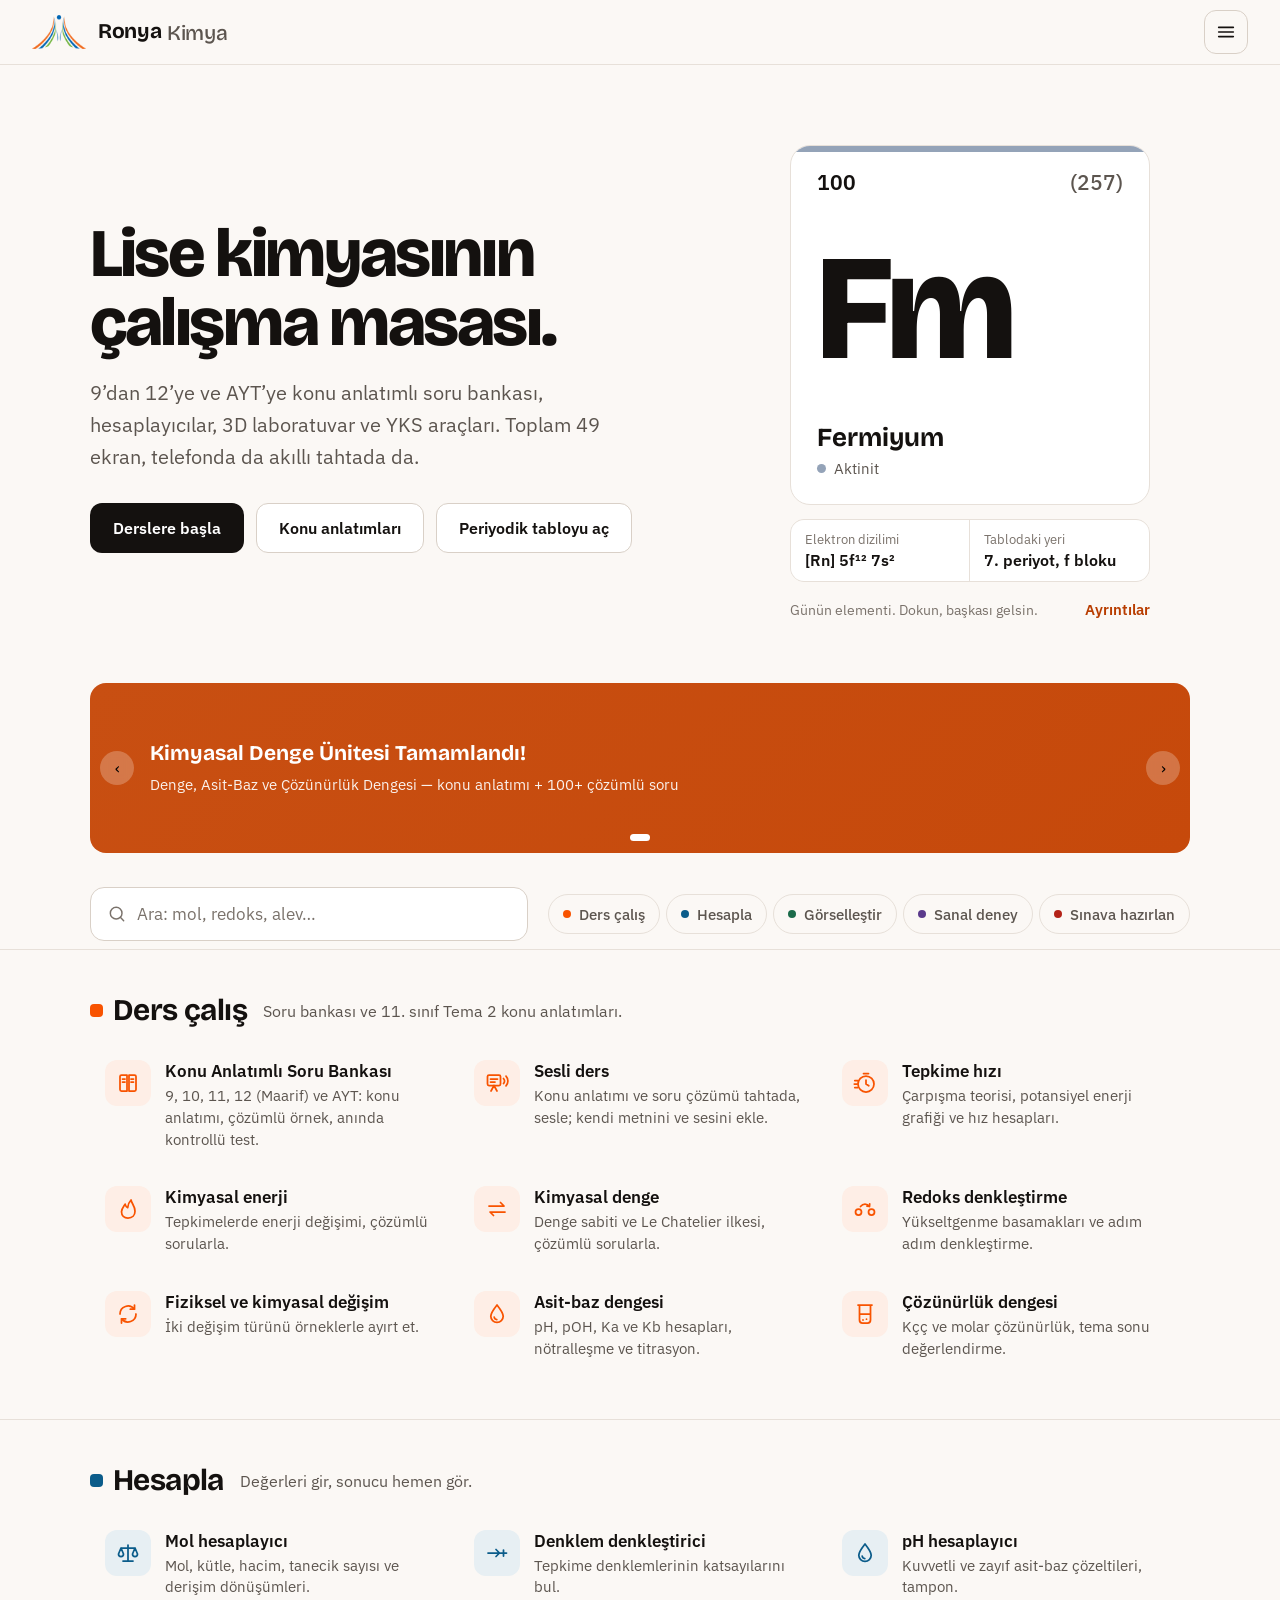
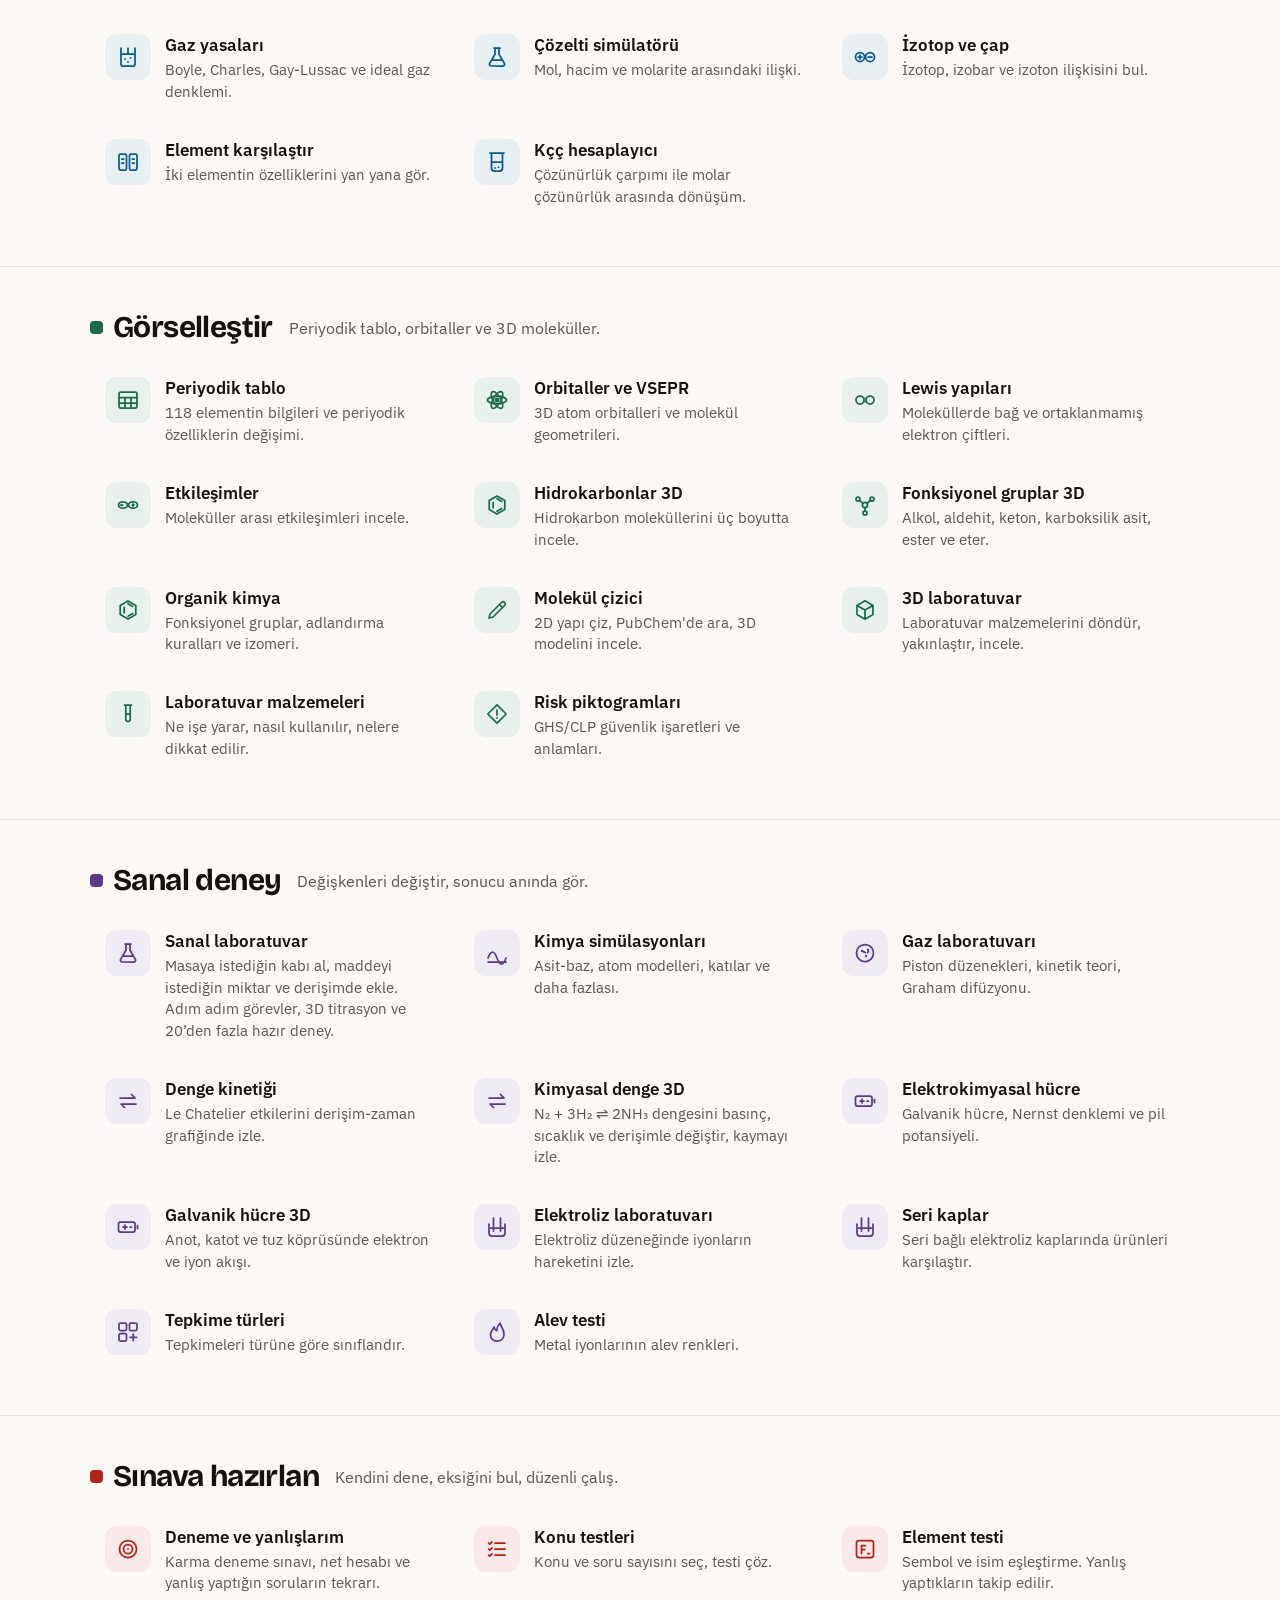
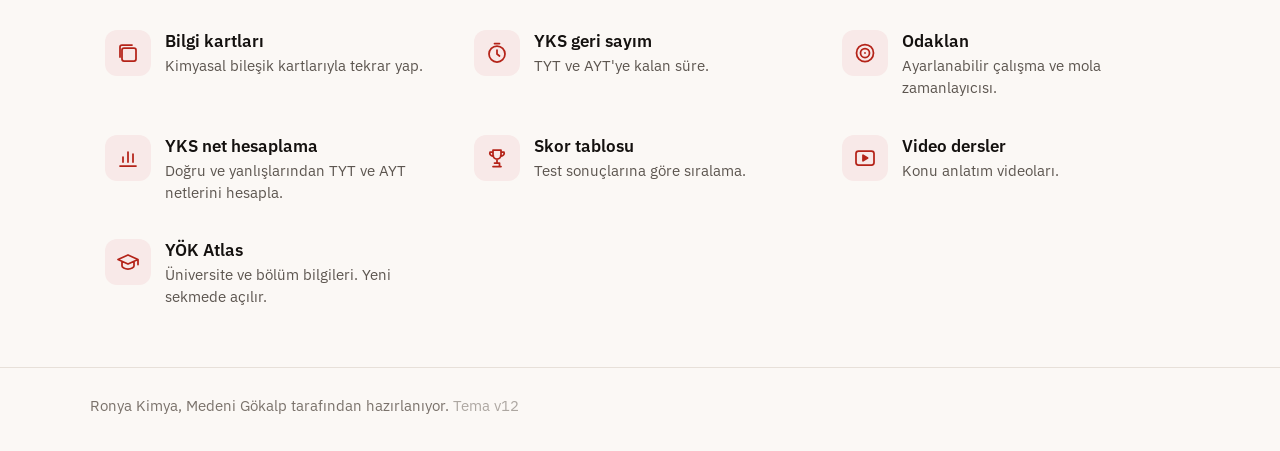
==== commit 70e5d8fa: "Sanal laboratuvar v4: masada tek kap, miktar ve derişim ayarı, 3D titrasyon - Serbest: masada yalnız" ====
--- a/index.html
+++ b/index.html
@@ -3691,6 +3691,6 @@
 <script src="sesli-ders.js"></script>
 <script src="ronya-eklenti.js"></script>
 <script src="ronya-portal.js"></script>
-<script src="ronya-tema.js?v=15"></script>
+<script src="ronya-tema.js?v=16"></script>
 </body>
 </html>
